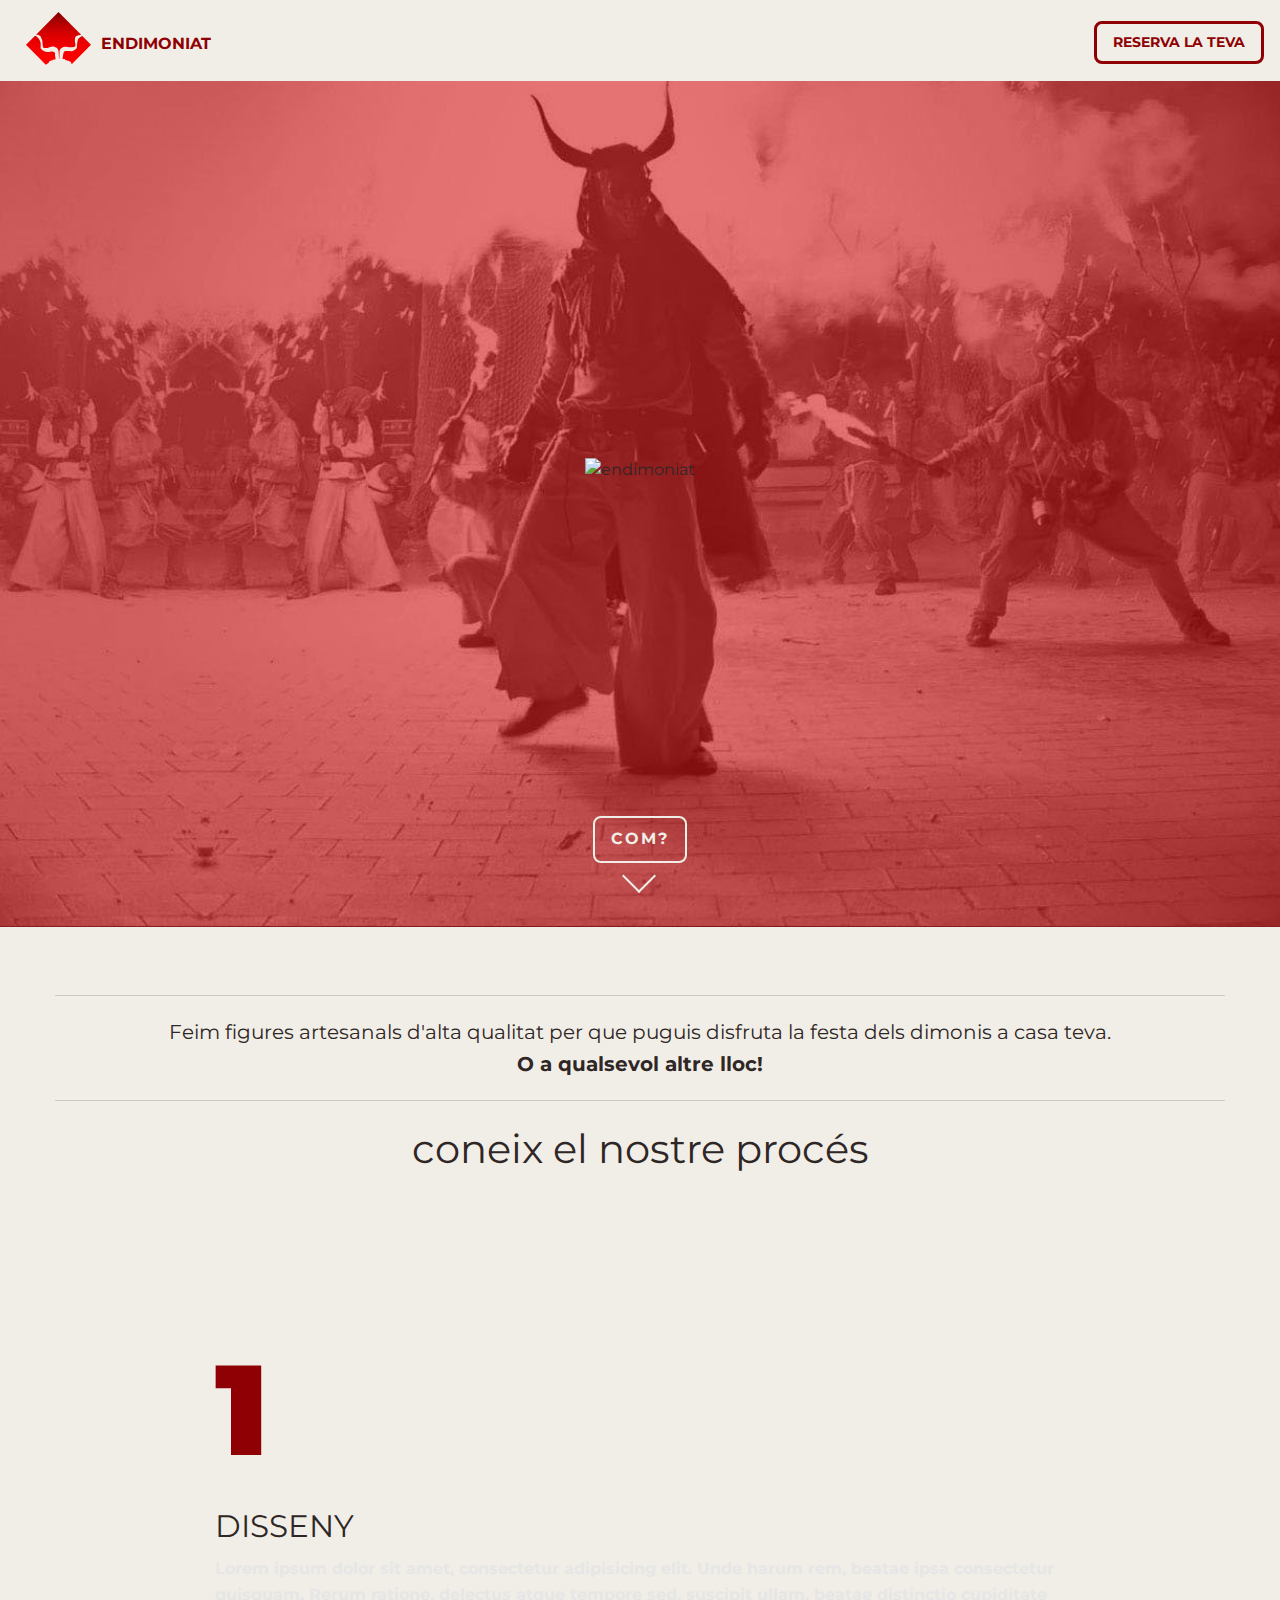
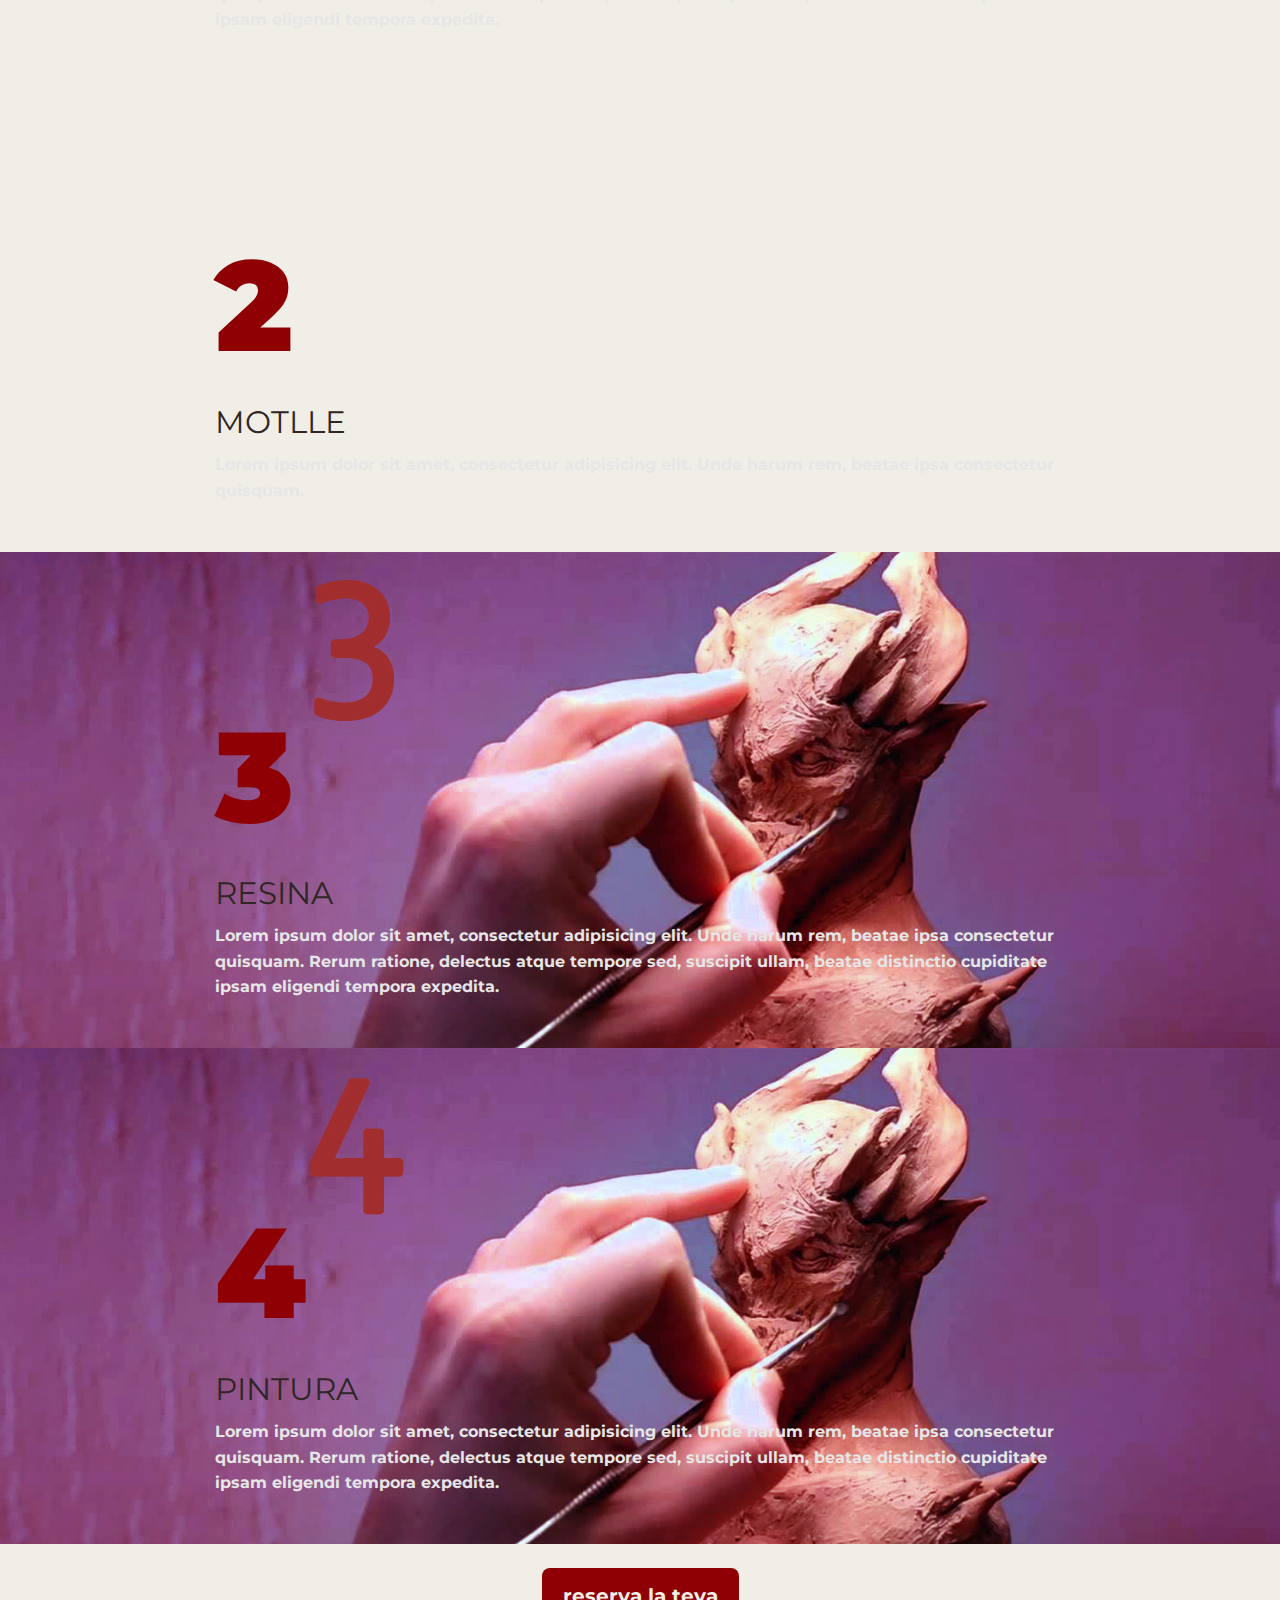
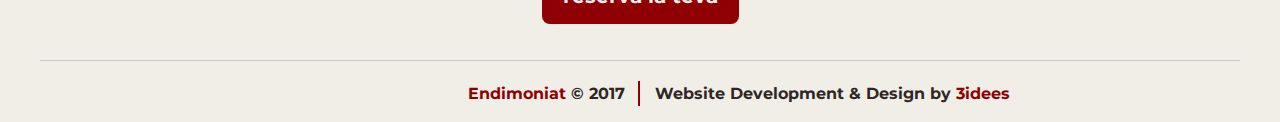
==== docs/index.html @ 1de28c5a "afegida carpeta docs" ====
<html class="no-js" lang="es">
  <head>
    <meta charset="utf-8" />
    <meta http-equiv="x-ua-compatible" content="ie=edge">
    <title>Dimonis de tot Mallorca, viu la festa a casa teva - Endimoniat</title>
    <meta name="description" content"Aconseguix la figura del teu dimoni." />
    <meta name="viewport" content="width=device-width, initial-scale=1.0">
    <link rel="stylesheet" href="assets/css/app.css">
    <link rel="shortcut icon" type="image/ico" href="assets/img/logos/favicon.ico">
    <meta name="robots" content="nofollow,noindex"
  </head>
  <body>
    <header>
       <div class="top-bar-container" data-sticky-container>
         <div class="sticky" data-sticky data-options="marginTop: 0;stickyOn: small;" style="width:100%">
          <div class="title-bar" data-responsive-toggle="main-menu" data-hide-for="medium">
            <div class="top-bar-left"><img src="assets/images/logos/logoendimoniat.svg" alt="endimoniat"><a href="http://www.endimoniat.com">Endimoniat</a></div>
            <div class="top-bar-right"> <button class="menu-icon" type="button" data-toggle="main-menu"></button></div>
        </div>
        <div class="top-bar" id="main-menu">
          <div class="title-bar">
        <div class="top-bar-left">
                <a class="show-for-medium" href="http://www.endimoniat.com"><img src="assets/images/logos/logoendimoniat.svg" alt="endimoniat"><b>Endimoniat</b></a>
        </div>
        <div class="top-bar-right">
            <ul class=" medium-horizontal vertical dropdown menu text-center" data-responsive-menu="accordion medium-dropdown">
                    <li><a href="contacte.html" class="button contacte"><div class="text">reserva la teva</div></a> </li>
                </ul>
        </div>
        </div>
        </div>
        </div>
      </div>
    </header>

    <div id="home">
        <div class="hero endimoniat row">
          <div class="small-12 medium-12 text-center imagecenter columns">
            <img class="abccdd" src="/assets/images/desktop/safestaacateva.png" alt="endimoniat">
          </div>
          <div class="small-12 medium-12 text-center columns moreinfo ">
            <a class="button medium continua" href="#com">com?  <a href="#com" class="arrow-down"> </a></a>
          </div>
        </div>
      <div id="com" class="section text-center">
          <div class="text-center row">
          <div class="columns"><hr><p class="lead">Feim figures artesanals d'alta qualitat per que puguis disfruta la festa dels dimonis a casa teva. <br><b> O a qualsevol altre lloc!<b></p><hr></div>
        </div>
        <section id="proces">
          <h2>coneix el nostre procés</h2>
                    <article class="disseny text-left">
                      <div class="row">
                        <div class="columns">
                        <span>1</span><br>
                        <h3>disseny</h3>
                        <p>Lorem ipsum dolor sit amet, consectetur adipisicing elit. Unde harum rem, beatae ipsa consectetur quisquam. Rerum ratione, delectus atque tempore sed, suscipit ullam, beatae distinctio cupiditate ipsam eligendi tempora expedita.</p>
                      </div>
                      </div>
                    </article>
                    <article class="motlle text-left">
                      <div class="row">
                        <div class="columns">
                        <span>2</span><br>
                        <h3>Motlle</h3>
                        <p>Lorem ipsum dolor sit amet, consectetur adipisicing elit. Unde harum rem, beatae ipsa consectetur quisquam.</p>
                      </div>
                      </div>
                    </article>
                    <article class="resina text-left">
                      <div class="row">
                        <div class="columns">
                        <span>3</span><br>
                        <h3>Resina</h3>
                        <p>Lorem ipsum dolor sit amet, consectetur adipisicing elit. Unde harum rem, beatae ipsa consectetur quisquam. Rerum ratione, delectus atque tempore sed, suscipit ullam, beatae distinctio cupiditate ipsam eligendi tempora expedita.</p>
                      </div>
                      </div>
                    </article>
                    <article class="pintura text-left">
                      <div class="row">
                        <div class="columns">
                        <span>4</span><br>
                        <h3>Pintura</h3>
                        <p>Lorem ipsum dolor sit amet, consectetur adipisicing elit. Unde harum rem, beatae ipsa consectetur quisquam. Rerum ratione, delectus atque tempore sed, suscipit ullam, beatae distinctio cupiditate ipsam eligendi tempora expedita.</p>
                      </div>
                     </div>
                   </article>
                </div>
          </section>
        </div>
        <br>
        <div class="row">
          <div class="text-center columns">
                <a href="contacte.html" class="button large">reserva la teva</a>
          </div>
        </div>
        <hr>
    </div>
    
<div class="footer row">
  <div class="small-12 medium-6 text-center medium-text-right columns">
    <p><a href="#">Endimoniat</a> © 2017</p>
  </div>
  <div class="small-12 medium-6 text-center medium-text-left columns">
    <p>Website Development & Design by <a href="http://www.3idees.com">3idees</a></p>
  </div>
</div>
    <script src="assets/js/app.js"></script>
  </body>
</html>
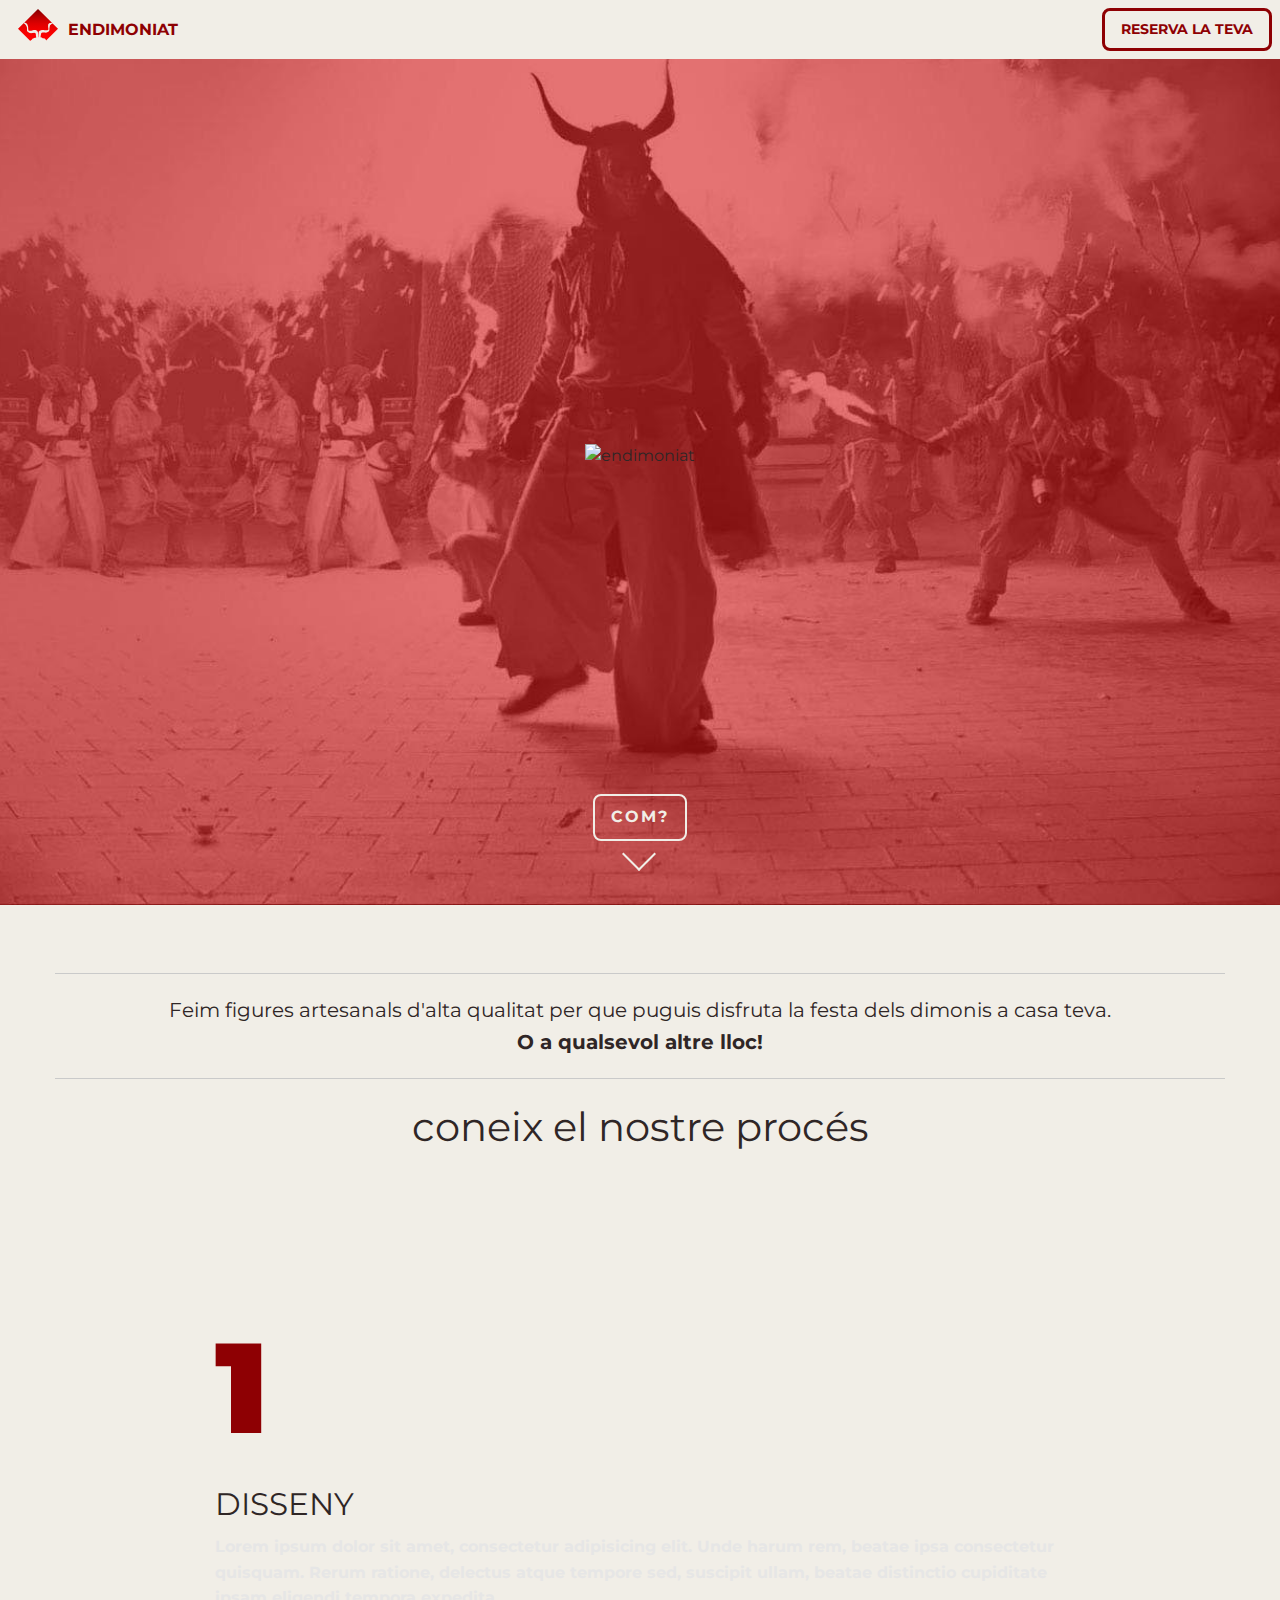
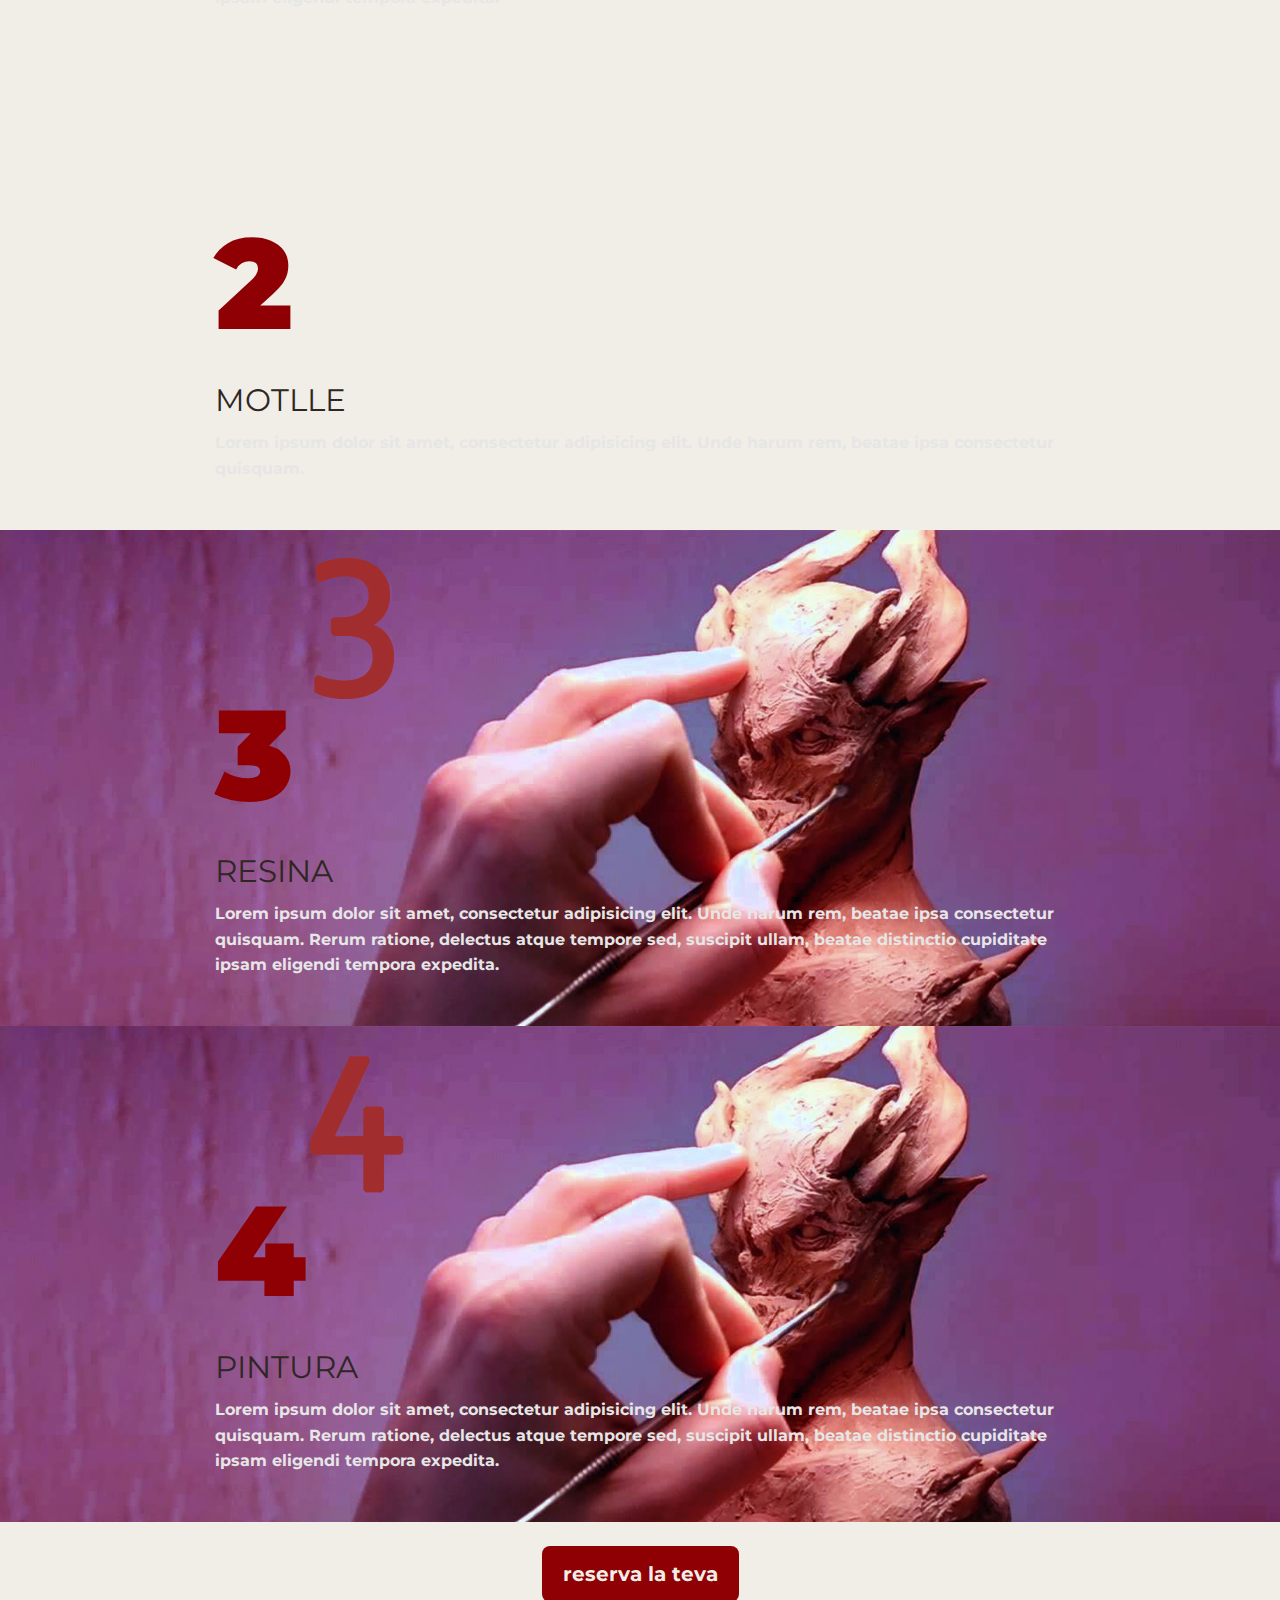
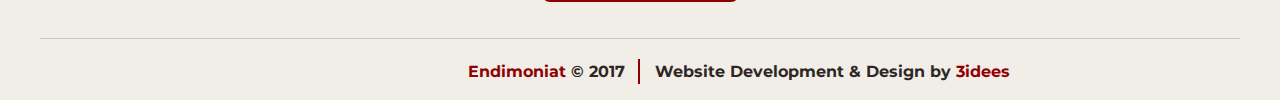
==== commit 264a06d1: "images bug" ====
--- a/docs/index.html
+++ b/docs/index.html
@@ -36,7 +36,7 @@
     <div id="home">
         <div class="hero endimoniat row">
           <div class="small-12 medium-12 text-center imagecenter columns">
-            <img class="abccdd" src="/assets/images/desktop/safestaacateva.png" alt="endimoniat">
+            <img src="../images/desktop/safestaacateva.png" alt="endimoniat">
           </div>
           <div class="small-12 medium-12 text-center columns moreinfo ">
             <a class="button medium continua" href="#com">com?  <a href="#com" class="arrow-down"> </a></a>
--- a/docs/assets/css/app.css
+++ b/docs/assets/css/app.css
@@ -1,4889 +1,2 @@
-@charset "UTF-8";
-@import url("https://fonts.googleapis.com/css?family=Montserrat");
-/**
- * Foundation for Sites by ZURB
- * Version 6.3.1
- * foundation.zurb.com
- * Licensed under MIT Open Source
- */
-/*! normalize-scss | MIT/GPLv2 License | bit.ly/normalize-scss */
-/* Document
-       ========================================================================== */
-/**
-     * 1. Change the default font family in all browsers (opinionated).
-     * 2. Correct the line height in all browsers.
-     * 3. Prevent adjustments of font size after orientation changes in
-     *    IE on Windows Phone and in iOS.
-     */
-html {
-  font-family: sans-serif;
-  /* 1 */
-  line-height: 1.15;
-  /* 2 */
-  -ms-text-size-adjust: 100%;
-  /* 3 */
-  -webkit-text-size-adjust: 100%;
-  /* 3 */ }
-
-/* Sections
-       ========================================================================== */
-/**
-     * Remove the margin in all browsers (opinionated).
-     */
-body {
-  margin: 0; }
-
-/**
-     * Add the correct display in IE 9-.
-     */
-article,
-aside,
-footer,
-header,
-nav,
-section {
-  display: block; }
-
-/**
-     * Correct the font size and margin on `h1` elements within `section` and
-     * `article` contexts in Chrome, Firefox, and Safari.
-     */
-h1 {
-  font-size: 2em;
-  margin: 0.67em 0; }
-
-/* Grouping content
-       ========================================================================== */
-/**
-     * Add the correct display in IE 9-.
-     */
-figcaption,
-figure {
-  display: block; }
-
-/**
-     * Add the correct margin in IE 8.
-     */
-figure {
-  margin: 1em 40px; }
-
-/**
-     * 1. Add the correct box sizing in Firefox.
-     * 2. Show the overflow in Edge and IE.
-     */
-hr {
-  box-sizing: content-box;
-  /* 1 */
-  height: 0;
-  /* 1 */
-  overflow: visible;
-  /* 2 */ }
-
-/**
-     * Add the correct display in IE.
-     */
-main {
-  display: block; }
-
-/**
-     * 1. Correct the inheritance and scaling of font size in all browsers.
-     * 2. Correct the odd `em` font sizing in all browsers.
-     */
-pre {
-  font-family: monospace, monospace;
-  /* 1 */
-  font-size: 1em;
-  /* 2 */ }
-
-/* Links
-       ========================================================================== */
-/**
-     * 1. Remove the gray background on active links in IE 10.
-     * 2. Remove gaps in links underline in iOS 8+ and Safari 8+.
-     */
-a {
-  background-color: transparent;
-  /* 1 */
-  -webkit-text-decoration-skip: objects;
-  /* 2 */ }
-
-/**
-     * Remove the outline on focused links when they are also active or hovered
-     * in all browsers (opinionated).
-     */
-a:active,
-a:hover {
-  outline-width: 0; }
-
-/* Text-level semantics
-       ========================================================================== */
-/**
-     * 1. Remove the bottom border in Firefox 39-.
-     * 2. Add the correct text decoration in Chrome, Edge, IE, Opera, and Safari.
-     */
-abbr[title] {
-  border-bottom: none;
-  /* 1 */
-  text-decoration: underline;
-  /* 2 */
-  text-decoration: underline dotted;
-  /* 2 */ }
-
-/**
-     * Prevent the duplicate application of `bolder` by the next rule in Safari 6.
-     */
-b,
-strong {
-  font-weight: inherit; }
-
-/**
-     * Add the correct font weight in Chrome, Edge, and Safari.
-     */
-b,
-strong {
-  font-weight: bolder; }
-
-/**
-     * 1. Correct the inheritance and scaling of font size in all browsers.
-     * 2. Correct the odd `em` font sizing in all browsers.
-     */
-code,
-kbd,
-samp {
-  font-family: monospace, monospace;
-  /* 1 */
-  font-size: 1em;
-  /* 2 */ }
-
-/**
-     * Add the correct font style in Android 4.3-.
-     */
-dfn {
-  font-style: italic; }
-
-/**
-     * Add the correct background and color in IE 9-.
-     */
-mark {
-  background-color: #ff0;
-  color: #000; }
-
-/**
-     * Add the correct font size in all browsers.
-     */
-small {
-  font-size: 80%; }
-
-/**
-     * Prevent `sub` and `sup` elements from affecting the line height in
-     * all browsers.
-     */
-sub,
-sup {
-  font-size: 75%;
-  line-height: 0;
-  position: relative;
-  vertical-align: baseline; }
-
-sub {
-  bottom: -0.25em; }
-
-sup {
-  top: -0.5em; }
-
-/* Embedded content
-       ========================================================================== */
-/**
-     * Add the correct display in IE 9-.
-     */
-audio,
-video {
-  display: inline-block; }
-
-/**
-     * Add the correct display in iOS 4-7.
-     */
-audio:not([controls]) {
-  display: none;
-  height: 0; }
-
-/**
-     * Remove the border on images inside links in IE 10-.
-     */
-img {
-  border-style: none; }
-
-/**
-     * Hide the overflow in IE.
-     */
-svg:not(:root) {
-  overflow: hidden; }
-
-/* Forms
-       ========================================================================== */
-/**
-     * 1. Change the font styles in all browsers (opinionated).
-     * 2. Remove the margin in Firefox and Safari.
-     */
-button,
-input,
-optgroup,
-select,
-textarea {
-  font-family: sans-serif;
-  /* 1 */
-  font-size: 100%;
-  /* 1 */
-  line-height: 1.15;
-  /* 1 */
-  margin: 0;
-  /* 2 */ }
-
-/**
-     * Show the overflow in IE.
-     */
-button {
-  overflow: visible; }
-
-/**
-     * Remove the inheritance of text transform in Edge, Firefox, and IE.
-     * 1. Remove the inheritance of text transform in Firefox.
-     */
-button,
-select {
-  /* 1 */
-  text-transform: none; }
-
-/**
-     * 1. Prevent a WebKit bug where (2) destroys native `audio` and `video`
-     *    controls in Android 4.
-     * 2. Correct the inability to style clickable types in iOS and Safari.
-     */
-button,
-html [type="button"],
-[type="reset"],
-[type="submit"] {
-  -webkit-appearance: button;
-  /* 2 */ }
-
-button,
-[type="button"],
-[type="reset"],
-[type="submit"] {
-  /**
-       * Remove the inner border and padding in Firefox.
-       */
-  /**
-       * Restore the focus styles unset by the previous rule.
-       */ }
-  button::-moz-focus-inner,
-  [type="button"]::-moz-focus-inner,
-  [type="reset"]::-moz-focus-inner,
-  [type="submit"]::-moz-focus-inner {
-    border-style: none;
-    padding: 0; }
-  button:-moz-focusring,
-  [type="button"]:-moz-focusring,
-  [type="reset"]:-moz-focusring,
-  [type="submit"]:-moz-focusring {
-    outline: 1px dotted ButtonText; }
-
-/**
-     * Show the overflow in Edge.
-     */
-input {
-  overflow: visible; }
-
-/**
-     * 1. Add the correct box sizing in IE 10-.
-     * 2. Remove the padding in IE 10-.
-     */
-[type="checkbox"],
-[type="radio"] {
-  box-sizing: border-box;
-  /* 1 */
-  padding: 0;
-  /* 2 */ }
-
-/**
-     * Correct the cursor style of increment and decrement buttons in Chrome.
-     */
-[type="number"]::-webkit-inner-spin-button,
-[type="number"]::-webkit-outer-spin-button {
-  height: auto; }
-
-/**
-     * 1. Correct the odd appearance in Chrome and Safari.
-     * 2. Correct the outline style in Safari.
-     */
-[type="search"] {
-  -webkit-appearance: textfield;
-  /* 1 */
-  outline-offset: -2px;
-  /* 2 */
-  /**
-       * Remove the inner padding and cancel buttons in Chrome and Safari on macOS.
-       */ }
-  [type="search"]::-webkit-search-cancel-button, [type="search"]::-webkit-search-decoration {
-    -webkit-appearance: none; }
-
-/**
-     * 1. Correct the inability to style clickable types in iOS and Safari.
-     * 2. Change font properties to `inherit` in Safari.
-     */
-::-webkit-file-upload-button {
-  -webkit-appearance: button;
-  /* 1 */
-  font: inherit;
-  /* 2 */ }
-
-/**
-     * Change the border, margin, and padding in all browsers (opinionated).
-     */
-fieldset {
-  border: 1px solid #c0c0c0;
-  margin: 0 2px;
-  padding: 0.35em 0.625em 0.75em; }
-
-/**
-     * 1. Correct the text wrapping in Edge and IE.
-     * 2. Correct the color inheritance from `fieldset` elements in IE.
-     * 3. Remove the padding so developers are not caught out when they zero out
-     *    `fieldset` elements in all browsers.
-     */
-legend {
-  box-sizing: border-box;
-  /* 1 */
-  display: table;
-  /* 1 */
-  max-width: 100%;
-  /* 1 */
-  padding: 0;
-  /* 3 */
-  color: inherit;
-  /* 2 */
-  white-space: normal;
-  /* 1 */ }
-
-/**
-     * 1. Add the correct display in IE 9-.
-     * 2. Add the correct vertical alignment in Chrome, Firefox, and Opera.
-     */
-progress {
-  display: inline-block;
-  /* 1 */
-  vertical-align: baseline;
-  /* 2 */ }
-
-/**
-     * Remove the default vertical scrollbar in IE.
-     */
-textarea {
-  overflow: auto; }
-
-/* Interactive
-       ========================================================================== */
-/*
-     * Add the correct display in Edge, IE, and Firefox.
-     */
-details {
-  display: block; }
-
-/*
-     * Add the correct display in all browsers.
-     */
-summary {
-  display: list-item; }
-
-/*
-     * Add the correct display in IE 9-.
-     */
-menu {
-  display: block; }
-
-/* Scripting
-       ========================================================================== */
-/**
-     * Add the correct display in IE 9-.
-     */
-canvas {
-  display: inline-block; }
-
-/**
-     * Add the correct display in IE.
-     */
-template {
-  display: none; }
-
-/* Hidden
-       ========================================================================== */
-/**
-     * Add the correct display in IE 10-.
-     */
-[hidden] {
-  display: none; }
-
-.foundation-mq {
-  font-family: "small=0em&medium=40em&large=64em&xlarge=75em&xxlarge=90em"; }
-
-html {
-  box-sizing: border-box;
-  font-size: 100%; }
-
-*,
-*::before,
-*::after {
-  box-sizing: inherit; }
-
-body {
-  margin: 0;
-  padding: 0;
-  background: #f1eee7;
-  font-family: "Montserrat", sans-serif;
-  font-weight: normal;
-  line-height: 1.5;
-  color: #2f2626;
-  -webkit-font-smoothing: antialiased;
-  -moz-osx-font-smoothing: grayscale; }
-
-img {
-  display: inline-block;
-  vertical-align: middle;
-  max-width: 100%;
-  height: auto;
-  -ms-interpolation-mode: bicubic; }
-
-textarea {
-  height: auto;
-  min-height: 50px;
-  border-radius: 0.5rem; }
-
-select {
-  box-sizing: border-box;
-  width: 100%;
-  border-radius: 0.5rem; }
-
-.map_canvas img,
-.map_canvas embed,
-.map_canvas object,
-.mqa-display img,
-.mqa-display embed,
-.mqa-display object {
-  max-width: none !important; }
-
-button {
-  padding: 0;
-  -webkit-appearance: none;
-     -moz-appearance: none;
-          appearance: none;
-  border: 0;
-  border-radius: 0.5rem;
-  background: transparent;
-  line-height: 1; }
-  [data-whatinput='mouse'] button {
-    outline: 0; }
-
-pre {
-  overflow: auto; }
-
-.is-visible {
-  display: block !important; }
-
-.is-hidden {
-  display: none !important; }
-
-.row {
-  max-width: 75rem;
-  margin-right: auto;
-  margin-left: auto; }
-  .row::before, .row::after {
-    display: table;
-    content: ' '; }
-  .row::after {
-    clear: both; }
-  .row.collapse > .column, .row.collapse > .columns {
-    padding-right: 0;
-    padding-left: 0; }
-  .row .row {
-    margin-right: -0.625rem;
-    margin-left: -0.625rem; }
-    @media print, screen and (min-width: 40em) {
-      .row .row {
-        margin-right: -0.9375rem;
-        margin-left: -0.9375rem; } }
-    @media print, screen and (min-width: 64em) {
-      .row .row {
-        margin-right: -0.9375rem;
-        margin-left: -0.9375rem; } }
-    .row .row.collapse {
-      margin-right: 0;
-      margin-left: 0; }
-  .row.expanded {
-    max-width: none; }
-    .row.expanded .row {
-      margin-right: auto;
-      margin-left: auto; }
-  .row:not(.expanded) .row {
-    max-width: none; }
-  .row.gutter-small > .column, .row.gutter-small > .columns {
-    padding-right: 0.625rem;
-    padding-left: 0.625rem; }
-  .row.gutter-medium > .column, .row.gutter-medium > .columns {
-    padding-right: 0.9375rem;
-    padding-left: 0.9375rem; }
-
-.column, .columns {
-  width: 100%;
-  float: left;
-  padding-right: 0.625rem;
-  padding-left: 0.625rem; }
-  @media print, screen and (min-width: 40em) {
-    .column, .columns {
-      padding-right: 0.9375rem;
-      padding-left: 0.9375rem; } }
-  .column:last-child:not(:first-child), .columns:last-child:not(:first-child) {
-    float: right; }
-  .column.end:last-child:last-child, .end.columns:last-child:last-child {
-    float: left; }
-
-.column.row.row, .row.row.columns {
-  float: none; }
-
-.row .column.row.row, .row .row.row.columns {
-  margin-right: 0;
-  margin-left: 0;
-  padding-right: 0;
-  padding-left: 0; }
-
-.small-1 {
-  width: 8.33333%; }
-
-.small-push-1 {
-  position: relative;
-  left: 8.33333%; }
-
-.small-pull-1 {
-  position: relative;
-  left: -8.33333%; }
-
-.small-offset-0 {
-  margin-left: 0%; }
-
-.small-2 {
-  width: 16.66667%; }
-
-.small-push-2 {
-  position: relative;
-  left: 16.66667%; }
-
-.small-pull-2 {
-  position: relative;
-  left: -16.66667%; }
-
-.small-offset-1 {
-  margin-left: 8.33333%; }
-
-.small-3 {
-  width: 25%; }
-
-.small-push-3 {
-  position: relative;
-  left: 25%; }
-
-.small-pull-3 {
-  position: relative;
-  left: -25%; }
-
-.small-offset-2 {
-  margin-left: 16.66667%; }
-
-.small-4 {
-  width: 33.33333%; }
-
-.small-push-4 {
-  position: relative;
-  left: 33.33333%; }
-
-.small-pull-4 {
-  position: relative;
-  left: -33.33333%; }
-
-.small-offset-3 {
-  margin-left: 25%; }
-
-.small-5 {
-  width: 41.66667%; }
-
-.small-push-5 {
-  position: relative;
-  left: 41.66667%; }
-
-.small-pull-5 {
-  position: relative;
-  left: -41.66667%; }
-
-.small-offset-4 {
-  margin-left: 33.33333%; }
-
-.small-6 {
-  width: 50%; }
-
-.small-push-6 {
-  position: relative;
-  left: 50%; }
-
-.small-pull-6 {
-  position: relative;
-  left: -50%; }
-
-.small-offset-5 {
-  margin-left: 41.66667%; }
-
-.small-7 {
-  width: 58.33333%; }
-
-.small-push-7 {
-  position: relative;
-  left: 58.33333%; }
-
-.small-pull-7 {
-  position: relative;
-  left: -58.33333%; }
-
-.small-offset-6 {
-  margin-left: 50%; }
-
-.small-8 {
-  width: 66.66667%; }
-
-.small-push-8 {
-  position: relative;
-  left: 66.66667%; }
-
-.small-pull-8 {
-  position: relative;
-  left: -66.66667%; }
-
-.small-offset-7 {
-  margin-left: 58.33333%; }
-
-.small-9 {
-  width: 75%; }
-
-.small-push-9 {
-  position: relative;
-  left: 75%; }
-
-.small-pull-9 {
-  position: relative;
-  left: -75%; }
-
-.small-offset-8 {
-  margin-left: 66.66667%; }
-
-.small-10 {
-  width: 83.33333%; }
-
-.small-push-10 {
-  position: relative;
-  left: 83.33333%; }
-
-.small-pull-10 {
-  position: relative;
-  left: -83.33333%; }
-
-.small-offset-9 {
-  margin-left: 75%; }
-
-.small-11 {
-  width: 91.66667%; }
-
-.small-push-11 {
-  position: relative;
-  left: 91.66667%; }
-
-.small-pull-11 {
-  position: relative;
-  left: -91.66667%; }
-
-.small-offset-10 {
-  margin-left: 83.33333%; }
-
-.small-12 {
-  width: 100%; }
-
-.small-offset-11 {
-  margin-left: 91.66667%; }
-
-.small-up-1 > .column, .small-up-1 > .columns {
-  float: left;
-  width: 100%; }
-  .small-up-1 > .column:nth-of-type(1n), .small-up-1 > .columns:nth-of-type(1n) {
-    clear: none; }
-  .small-up-1 > .column:nth-of-type(1n+1), .small-up-1 > .columns:nth-of-type(1n+1) {
-    clear: both; }
-  .small-up-1 > .column:last-child, .small-up-1 > .columns:last-child {
-    float: left; }
-
-.small-up-2 > .column, .small-up-2 > .columns {
-  float: left;
-  width: 50%; }
-  .small-up-2 > .column:nth-of-type(1n), .small-up-2 > .columns:nth-of-type(1n) {
-    clear: none; }
-  .small-up-2 > .column:nth-of-type(2n+1), .small-up-2 > .columns:nth-of-type(2n+1) {
-    clear: both; }
-  .small-up-2 > .column:last-child, .small-up-2 > .columns:last-child {
-    float: left; }
-
-.small-up-3 > .column, .small-up-3 > .columns {
-  float: left;
-  width: 33.33333%; }
-  .small-up-3 > .column:nth-of-type(1n), .small-up-3 > .columns:nth-of-type(1n) {
-    clear: none; }
-  .small-up-3 > .column:nth-of-type(3n+1), .small-up-3 > .columns:nth-of-type(3n+1) {
-    clear: both; }
-  .small-up-3 > .column:last-child, .small-up-3 > .columns:last-child {
-    float: left; }
-
-.small-up-4 > .column, .small-up-4 > .columns {
-  float: left;
-  width: 25%; }
-  .small-up-4 > .column:nth-of-type(1n), .small-up-4 > .columns:nth-of-type(1n) {
-    clear: none; }
-  .small-up-4 > .column:nth-of-type(4n+1), .small-up-4 > .columns:nth-of-type(4n+1) {
-    clear: both; }
-  .small-up-4 > .column:last-child, .small-up-4 > .columns:last-child {
-    float: left; }
-
-.small-up-5 > .column, .small-up-5 > .columns {
-  float: left;
-  width: 20%; }
-  .small-up-5 > .column:nth-of-type(1n), .small-up-5 > .columns:nth-of-type(1n) {
-    clear: none; }
-  .small-up-5 > .column:nth-of-type(5n+1), .small-up-5 > .columns:nth-of-type(5n+1) {
-    clear: both; }
-  .small-up-5 > .column:last-child, .small-up-5 > .columns:last-child {
-    float: left; }
-
-.small-up-6 > .column, .small-up-6 > .columns {
-  float: left;
-  width: 16.66667%; }
-  .small-up-6 > .column:nth-of-type(1n), .small-up-6 > .columns:nth-of-type(1n) {
-    clear: none; }
-  .small-up-6 > .column:nth-of-type(6n+1), .small-up-6 > .columns:nth-of-type(6n+1) {
-    clear: both; }
-  .small-up-6 > .column:last-child, .small-up-6 > .columns:last-child {
-    float: left; }
-
-.small-up-7 > .column, .small-up-7 > .columns {
-  float: left;
-  width: 14.28571%; }
-  .small-up-7 > .column:nth-of-type(1n), .small-up-7 > .columns:nth-of-type(1n) {
-    clear: none; }
-  .small-up-7 > .column:nth-of-type(7n+1), .small-up-7 > .columns:nth-of-type(7n+1) {
-    clear: both; }
-  .small-up-7 > .column:last-child, .small-up-7 > .columns:last-child {
-    float: left; }
-
-.small-up-8 > .column, .small-up-8 > .columns {
-  float: left;
-  width: 12.5%; }
-  .small-up-8 > .column:nth-of-type(1n), .small-up-8 > .columns:nth-of-type(1n) {
-    clear: none; }
-  .small-up-8 > .column:nth-of-type(8n+1), .small-up-8 > .columns:nth-of-type(8n+1) {
-    clear: both; }
-  .small-up-8 > .column:last-child, .small-up-8 > .columns:last-child {
-    float: left; }
-
-.small-collapse > .column, .small-collapse > .columns {
-  padding-right: 0;
-  padding-left: 0; }
-
-.small-collapse .row {
-  margin-right: 0;
-  margin-left: 0; }
-
-.expanded.row .small-collapse.row {
-  margin-right: 0;
-  margin-left: 0; }
-
-.small-uncollapse > .column, .small-uncollapse > .columns {
-  padding-right: 0.625rem;
-  padding-left: 0.625rem; }
-
-.small-centered {
-  margin-right: auto;
-  margin-left: auto; }
-  .small-centered, .small-centered:last-child:not(:first-child) {
-    float: none;
-    clear: both; }
-
-.small-uncentered,
-.small-push-0,
-.small-pull-0 {
-  position: static;
-  float: left;
-  margin-right: 0;
-  margin-left: 0; }
-
-@media print, screen and (min-width: 40em) {
-  .medium-1 {
-    width: 8.33333%; }
-  .medium-push-1 {
-    position: relative;
-    left: 8.33333%; }
-  .medium-pull-1 {
-    position: relative;
-    left: -8.33333%; }
-  .medium-offset-0 {
-    margin-left: 0%; }
-  .medium-2 {
-    width: 16.66667%; }
-  .medium-push-2 {
-    position: relative;
-    left: 16.66667%; }
-  .medium-pull-2 {
-    position: relative;
-    left: -16.66667%; }
-  .medium-offset-1 {
-    margin-left: 8.33333%; }
-  .medium-3 {
-    width: 25%; }
-  .medium-push-3 {
-    position: relative;
-    left: 25%; }
-  .medium-pull-3 {
-    position: relative;
-    left: -25%; }
-  .medium-offset-2 {
-    margin-left: 16.66667%; }
-  .medium-4 {
-    width: 33.33333%; }
-  .medium-push-4 {
-    position: relative;
-    left: 33.33333%; }
-  .medium-pull-4 {
-    position: relative;
-    left: -33.33333%; }
-  .medium-offset-3 {
-    margin-left: 25%; }
-  .medium-5 {
-    width: 41.66667%; }
-  .medium-push-5 {
-    position: relative;
-    left: 41.66667%; }
-  .medium-pull-5 {
-    position: relative;
-    left: -41.66667%; }
-  .medium-offset-4 {
-    margin-left: 33.33333%; }
-  .medium-6 {
-    width: 50%; }
-  .medium-push-6 {
-    position: relative;
-    left: 50%; }
-  .medium-pull-6 {
-    position: relative;
-    left: -50%; }
-  .medium-offset-5 {
-    margin-left: 41.66667%; }
-  .medium-7 {
-    width: 58.33333%; }
-  .medium-push-7 {
-    position: relative;
-    left: 58.33333%; }
-  .medium-pull-7 {
-    position: relative;
-    left: -58.33333%; }
-  .medium-offset-6 {
-    margin-left: 50%; }
-  .medium-8 {
-    width: 66.66667%; }
-  .medium-push-8 {
-    position: relative;
-    left: 66.66667%; }
-  .medium-pull-8 {
-    position: relative;
-    left: -66.66667%; }
-  .medium-offset-7 {
-    margin-left: 58.33333%; }
-  .medium-9 {
-    width: 75%; }
-  .medium-push-9 {
-    position: relative;
-    left: 75%; }
-  .medium-pull-9 {
-    position: relative;
-    left: -75%; }
-  .medium-offset-8 {
-    margin-left: 66.66667%; }
-  .medium-10 {
-    width: 83.33333%; }
-  .medium-push-10 {
-    position: relative;
-    left: 83.33333%; }
-  .medium-pull-10 {
-    position: relative;
-    left: -83.33333%; }
-  .medium-offset-9 {
-    margin-left: 75%; }
-  .medium-11 {
-    width: 91.66667%; }
-  .medium-push-11 {
-    position: relative;
-    left: 91.66667%; }
-  .medium-pull-11 {
-    position: relative;
-    left: -91.66667%; }
-  .medium-offset-10 {
-    margin-left: 83.33333%; }
-  .medium-12 {
-    width: 100%; }
-  .medium-offset-11 {
-    margin-left: 91.66667%; }
-  .medium-up-1 > .column, .medium-up-1 > .columns {
-    float: left;
-    width: 100%; }
-    .medium-up-1 > .column:nth-of-type(1n), .medium-up-1 > .columns:nth-of-type(1n) {
-      clear: none; }
-    .medium-up-1 > .column:nth-of-type(1n+1), .medium-up-1 > .columns:nth-of-type(1n+1) {
-      clear: both; }
-    .medium-up-1 > .column:last-child, .medium-up-1 > .columns:last-child {
-      float: left; }
-  .medium-up-2 > .column, .medium-up-2 > .columns {
-    float: left;
-    width: 50%; }
-    .medium-up-2 > .column:nth-of-type(1n), .medium-up-2 > .columns:nth-of-type(1n) {
-      clear: none; }
-    .medium-up-2 > .column:nth-of-type(2n+1), .medium-up-2 > .columns:nth-of-type(2n+1) {
-      clear: both; }
-    .medium-up-2 > .column:last-child, .medium-up-2 > .columns:last-child {
-      float: left; }
-  .medium-up-3 > .column, .medium-up-3 > .columns {
-    float: left;
-    width: 33.33333%; }
-    .medium-up-3 > .column:nth-of-type(1n), .medium-up-3 > .columns:nth-of-type(1n) {
-      clear: none; }
-    .medium-up-3 > .column:nth-of-type(3n+1), .medium-up-3 > .columns:nth-of-type(3n+1) {
-      clear: both; }
-    .medium-up-3 > .column:last-child, .medium-up-3 > .columns:last-child {
-      float: left; }
-  .medium-up-4 > .column, .medium-up-4 > .columns {
-    float: left;
-    width: 25%; }
-    .medium-up-4 > .column:nth-of-type(1n), .medium-up-4 > .columns:nth-of-type(1n) {
-      clear: none; }
-    .medium-up-4 > .column:nth-of-type(4n+1), .medium-up-4 > .columns:nth-of-type(4n+1) {
-      clear: both; }
-    .medium-up-4 > .column:last-child, .medium-up-4 > .columns:last-child {
-      float: left; }
-  .medium-up-5 > .column, .medium-up-5 > .columns {
-    float: left;
-    width: 20%; }
-    .medium-up-5 > .column:nth-of-type(1n), .medium-up-5 > .columns:nth-of-type(1n) {
-      clear: none; }
-    .medium-up-5 > .column:nth-of-type(5n+1), .medium-up-5 > .columns:nth-of-type(5n+1) {
-      clear: both; }
-    .medium-up-5 > .column:last-child, .medium-up-5 > .columns:last-child {
-      float: left; }
-  .medium-up-6 > .column, .medium-up-6 > .columns {
-    float: left;
-    width: 16.66667%; }
-    .medium-up-6 > .column:nth-of-type(1n), .medium-up-6 > .columns:nth-of-type(1n) {
-      clear: none; }
-    .medium-up-6 > .column:nth-of-type(6n+1), .medium-up-6 > .columns:nth-of-type(6n+1) {
-      clear: both; }
-    .medium-up-6 > .column:last-child, .medium-up-6 > .columns:last-child {
-      float: left; }
-  .medium-up-7 > .column, .medium-up-7 > .columns {
-    float: left;
-    width: 14.28571%; }
-    .medium-up-7 > .column:nth-of-type(1n), .medium-up-7 > .columns:nth-of-type(1n) {
-      clear: none; }
-    .medium-up-7 > .column:nth-of-type(7n+1), .medium-up-7 > .columns:nth-of-type(7n+1) {
-      clear: both; }
-    .medium-up-7 > .column:last-child, .medium-up-7 > .columns:last-child {
-      float: left; }
-  .medium-up-8 > .column, .medium-up-8 > .columns {
-    float: left;
-    width: 12.5%; }
-    .medium-up-8 > .column:nth-of-type(1n), .medium-up-8 > .columns:nth-of-type(1n) {
-      clear: none; }
-    .medium-up-8 > .column:nth-of-type(8n+1), .medium-up-8 > .columns:nth-of-type(8n+1) {
-      clear: both; }
-    .medium-up-8 > .column:last-child, .medium-up-8 > .columns:last-child {
-      float: left; }
-  .medium-collapse > .column, .medium-collapse > .columns {
-    padding-right: 0;
-    padding-left: 0; }
-  .medium-collapse .row {
-    margin-right: 0;
-    margin-left: 0; }
-  .expanded.row .medium-collapse.row {
-    margin-right: 0;
-    margin-left: 0; }
-  .medium-uncollapse > .column, .medium-uncollapse > .columns {
-    padding-right: 0.9375rem;
-    padding-left: 0.9375rem; }
-  .medium-centered {
-    margin-right: auto;
-    margin-left: auto; }
-    .medium-centered, .medium-centered:last-child:not(:first-child) {
-      float: none;
-      clear: both; }
-  .medium-uncentered,
-  .medium-push-0,
-  .medium-pull-0 {
-    position: static;
-    float: left;
-    margin-right: 0;
-    margin-left: 0; } }
-
-@media print, screen and (min-width: 64em) {
-  .large-1 {
-    width: 8.33333%; }
-  .large-push-1 {
-    position: relative;
-    left: 8.33333%; }
-  .large-pull-1 {
-    position: relative;
-    left: -8.33333%; }
-  .large-offset-0 {
-    margin-left: 0%; }
-  .large-2 {
-    width: 16.66667%; }
-  .large-push-2 {
-    position: relative;
-    left: 16.66667%; }
-  .large-pull-2 {
-    position: relative;
-    left: -16.66667%; }
-  .large-offset-1 {
-    margin-left: 8.33333%; }
-  .large-3 {
-    width: 25%; }
-  .large-push-3 {
-    position: relative;
-    left: 25%; }
-  .large-pull-3 {
-    position: relative;
-    left: -25%; }
-  .large-offset-2 {
-    margin-left: 16.66667%; }
-  .large-4 {
-    width: 33.33333%; }
-  .large-push-4 {
-    position: relative;
-    left: 33.33333%; }
-  .large-pull-4 {
-    position: relative;
-    left: -33.33333%; }
-  .large-offset-3 {
-    margin-left: 25%; }
-  .large-5 {
-    width: 41.66667%; }
-  .large-push-5 {
-    position: relative;
-    left: 41.66667%; }
-  .large-pull-5 {
-    position: relative;
-    left: -41.66667%; }
-  .large-offset-4 {
-    margin-left: 33.33333%; }
-  .large-6 {
-    width: 50%; }
-  .large-push-6 {
-    position: relative;
-    left: 50%; }
-  .large-pull-6 {
-    position: relative;
-    left: -50%; }
-  .large-offset-5 {
-    margin-left: 41.66667%; }
-  .large-7 {
-    width: 58.33333%; }
-  .large-push-7 {
-    position: relative;
-    left: 58.33333%; }
-  .large-pull-7 {
-    position: relative;
-    left: -58.33333%; }
-  .large-offset-6 {
-    margin-left: 50%; }
-  .large-8 {
-    width: 66.66667%; }
-  .large-push-8 {
-    position: relative;
-    left: 66.66667%; }
-  .large-pull-8 {
-    position: relative;
-    left: -66.66667%; }
-  .large-offset-7 {
-    margin-left: 58.33333%; }
-  .large-9 {
-    width: 75%; }
-  .large-push-9 {
-    position: relative;
-    left: 75%; }
-  .large-pull-9 {
-    position: relative;
-    left: -75%; }
-  .large-offset-8 {
-    margin-left: 66.66667%; }
-  .large-10 {
-    width: 83.33333%; }
-  .large-push-10 {
-    position: relative;
-    left: 83.33333%; }
-  .large-pull-10 {
-    position: relative;
-    left: -83.33333%; }
-  .large-offset-9 {
-    margin-left: 75%; }
-  .large-11 {
-    width: 91.66667%; }
-  .large-push-11 {
-    position: relative;
-    left: 91.66667%; }
-  .large-pull-11 {
-    position: relative;
-    left: -91.66667%; }
-  .large-offset-10 {
-    margin-left: 83.33333%; }
-  .large-12 {
-    width: 100%; }
-  .large-offset-11 {
-    margin-left: 91.66667%; }
-  .large-up-1 > .column, .large-up-1 > .columns {
-    float: left;
-    width: 100%; }
-    .large-up-1 > .column:nth-of-type(1n), .large-up-1 > .columns:nth-of-type(1n) {
-      clear: none; }
-    .large-up-1 > .column:nth-of-type(1n+1), .large-up-1 > .columns:nth-of-type(1n+1) {
-      clear: both; }
-    .large-up-1 > .column:last-child, .large-up-1 > .columns:last-child {
-      float: left; }
-  .large-up-2 > .column, .large-up-2 > .columns {
-    float: left;
-    width: 50%; }
-    .large-up-2 > .column:nth-of-type(1n), .large-up-2 > .columns:nth-of-type(1n) {
-      clear: none; }
-    .large-up-2 > .column:nth-of-type(2n+1), .large-up-2 > .columns:nth-of-type(2n+1) {
-      clear: both; }
-    .large-up-2 > .column:last-child, .large-up-2 > .columns:last-child {
-      float: left; }
-  .large-up-3 > .column, .large-up-3 > .columns {
-    float: left;
-    width: 33.33333%; }
-    .large-up-3 > .column:nth-of-type(1n), .large-up-3 > .columns:nth-of-type(1n) {
-      clear: none; }
-    .large-up-3 > .column:nth-of-type(3n+1), .large-up-3 > .columns:nth-of-type(3n+1) {
-      clear: both; }
-    .large-up-3 > .column:last-child, .large-up-3 > .columns:last-child {
-      float: left; }
-  .large-up-4 > .column, .large-up-4 > .columns {
-    float: left;
-    width: 25%; }
-    .large-up-4 > .column:nth-of-type(1n), .large-up-4 > .columns:nth-of-type(1n) {
-      clear: none; }
-    .large-up-4 > .column:nth-of-type(4n+1), .large-up-4 > .columns:nth-of-type(4n+1) {
-      clear: both; }
-    .large-up-4 > .column:last-child, .large-up-4 > .columns:last-child {
-      float: left; }
-  .large-up-5 > .column, .large-up-5 > .columns {
-    float: left;
-    width: 20%; }
-    .large-up-5 > .column:nth-of-type(1n), .large-up-5 > .columns:nth-of-type(1n) {
-      clear: none; }
-    .large-up-5 > .column:nth-of-type(5n+1), .large-up-5 > .columns:nth-of-type(5n+1) {
-      clear: both; }
-    .large-up-5 > .column:last-child, .large-up-5 > .columns:last-child {
-      float: left; }
-  .large-up-6 > .column, .large-up-6 > .columns {
-    float: left;
-    width: 16.66667%; }
-    .large-up-6 > .column:nth-of-type(1n), .large-up-6 > .columns:nth-of-type(1n) {
-      clear: none; }
-    .large-up-6 > .column:nth-of-type(6n+1), .large-up-6 > .columns:nth-of-type(6n+1) {
-      clear: both; }
-    .large-up-6 > .column:last-child, .large-up-6 > .columns:last-child {
-      float: left; }
-  .large-up-7 > .column, .large-up-7 > .columns {
-    float: left;
-    width: 14.28571%; }
-    .large-up-7 > .column:nth-of-type(1n), .large-up-7 > .columns:nth-of-type(1n) {
-      clear: none; }
-    .large-up-7 > .column:nth-of-type(7n+1), .large-up-7 > .columns:nth-of-type(7n+1) {
-      clear: both; }
-    .large-up-7 > .column:last-child, .large-up-7 > .columns:last-child {
-      float: left; }
-  .large-up-8 > .column, .large-up-8 > .columns {
-    float: left;
-    width: 12.5%; }
-    .large-up-8 > .column:nth-of-type(1n), .large-up-8 > .columns:nth-of-type(1n) {
-      clear: none; }
-    .large-up-8 > .column:nth-of-type(8n+1), .large-up-8 > .columns:nth-of-type(8n+1) {
-      clear: both; }
-    .large-up-8 > .column:last-child, .large-up-8 > .columns:last-child {
-      float: left; }
-  .large-collapse > .column, .large-collapse > .columns {
-    padding-right: 0;
-    padding-left: 0; }
-  .large-collapse .row {
-    margin-right: 0;
-    margin-left: 0; }
-  .expanded.row .large-collapse.row {
-    margin-right: 0;
-    margin-left: 0; }
-  .large-uncollapse > .column, .large-uncollapse > .columns {
-    padding-right: 0.9375rem;
-    padding-left: 0.9375rem; }
-  .large-centered {
-    margin-right: auto;
-    margin-left: auto; }
-    .large-centered, .large-centered:last-child:not(:first-child) {
-      float: none;
-      clear: both; }
-  .large-uncentered,
-  .large-push-0,
-  .large-pull-0 {
-    position: static;
-    float: left;
-    margin-right: 0;
-    margin-left: 0; } }
-
-.column-block {
-  margin-bottom: 1.25rem; }
-  .column-block > :last-child {
-    margin-bottom: 0; }
-  @media print, screen and (min-width: 40em) {
-    .column-block {
-      margin-bottom: 1.875rem; }
-      .column-block > :last-child {
-        margin-bottom: 0; } }
-
-div,
-dl,
-dt,
-dd,
-ul,
-ol,
-li,
-h1,
-h2,
-h3,
-h4,
-h5,
-h6,
-pre,
-form,
-p,
-blockquote,
-th,
-td {
-  margin: 0;
-  padding: 0; }
-
-p {
-  margin-bottom: 1rem;
-  font-size: inherit;
-  line-height: 1.6;
-  text-rendering: optimizeLegibility; }
-
-em,
-i {
-  font-style: italic;
-  line-height: inherit; }
-
-strong,
-b {
-  font-weight: bold;
-  line-height: inherit; }
-
-small {
-  font-size: 80%;
-  line-height: inherit; }
-
-h1,
-h2,
-h3,
-h4,
-h5,
-h6 {
-  font-family: "Montserrat", sans-serif;
-  font-style: normal;
-  font-weight: normal;
-  color: inherit;
-  text-rendering: optimizeLegibility; }
-  h1 small,
-  h2 small,
-  h3 small,
-  h4 small,
-  h5 small,
-  h6 small {
-    line-height: 0;
-    color: #cacaca; }
-
-h1 {
-  font-size: 1.5rem;
-  line-height: 1.4;
-  margin-top: 0;
-  margin-bottom: 0.5rem; }
-
-h2 {
-  font-size: 1.25rem;
-  line-height: 1.4;
-  margin-top: 0;
-  margin-bottom: 0.5rem; }
-
-h3 {
-  font-size: 1.1875rem;
-  line-height: 1.4;
-  margin-top: 0;
-  margin-bottom: 0.5rem; }
-
-h4 {
-  font-size: 1.125rem;
-  line-height: 1.4;
-  margin-top: 0;
-  margin-bottom: 0.5rem; }
-
-h5 {
-  font-size: 1.0625rem;
-  line-height: 1.4;
-  margin-top: 0;
-  margin-bottom: 0.5rem; }
-
-h6 {
-  font-size: 1rem;
-  line-height: 1.4;
-  margin-top: 0;
-  margin-bottom: 0.5rem; }
-
-@media print, screen and (min-width: 40em) {
-  h1 {
-    font-size: 3rem; }
-  h2 {
-    font-size: 2.5rem; }
-  h3 {
-    font-size: 1.9375rem; }
-  h4 {
-    font-size: 1.5625rem; }
-  h5 {
-    font-size: 1.25rem; }
-  h6 {
-    font-size: 1rem; } }
-
-a {
-  line-height: inherit;
-  color: #8e0003;
-  text-decoration: none;
-  cursor: pointer; }
-  a:hover, a:focus {
-    color: #7a0003; }
-  a img {
-    border: 0; }
-
-hr {
-  clear: both;
-  max-width: 75rem;
-  height: 0;
-  margin: 1.25rem auto;
-  border-top: 0;
-  border-right: 0;
-  border-bottom: 1px solid #cacaca;
-  border-left: 0; }
-
-ul,
-ol,
-dl {
-  margin-bottom: 1rem;
-  list-style-position: outside;
-  line-height: 1.6; }
-
-li {
-  font-size: inherit; }
-
-ul {
-  margin-left: 1.25rem;
-  list-style-type: disc; }
-
-ol {
-  margin-left: 1.25rem; }
-
-ul ul, ol ul, ul ol, ol ol {
-  margin-left: 1.25rem;
-  margin-bottom: 0; }
-
-dl {
-  margin-bottom: 1rem; }
-  dl dt {
-    margin-bottom: 0.3rem;
-    font-weight: bold; }
-
-blockquote {
-  margin: 0 0 1rem;
-  padding: 0.5625rem 1.25rem 0 1.1875rem;
-  border-left: 1px solid #cacaca; }
-  blockquote, blockquote p {
-    line-height: 1.6;
-    color: #8a8a8a; }
-
-cite {
-  display: block;
-  font-size: 0.8125rem;
-  color: #8a8a8a; }
-  cite:before {
-    content: "— "; }
-
-abbr {
-  border-bottom: 1px dotted #2f2626;
-  color: #2f2626;
-  cursor: help; }
-
-figure {
-  margin: 0; }
-
-code {
-  padding: 0.125rem 0.3125rem 0.0625rem;
-  border: 1px solid #cacaca;
-  background-color: #e6e6e6;
-  font-family: Consolas, "Liberation Mono", Courier, monospace;
-  font-weight: normal;
-  color: #2f2626; }
-
-kbd {
-  margin: 0;
-  padding: 0.125rem 0.25rem 0;
-  background-color: #e6e6e6;
-  font-family: Consolas, "Liberation Mono", Courier, monospace;
-  color: #2f2626;
-  border-radius: 0.5rem; }
-
-.subheader {
-  margin-top: 0.2rem;
-  margin-bottom: 0.5rem;
-  font-weight: normal;
-  line-height: 1.4;
-  color: #8a8a8a; }
-
-.lead {
-  font-size: 125%;
-  line-height: 1.6; }
-
-.stat {
-  font-size: 2.5rem;
-  line-height: 1; }
-  p + .stat {
-    margin-top: -1rem; }
-
-.no-bullet {
-  margin-left: 0;
-  list-style: none; }
-
-.text-left {
-  text-align: left; }
-
-.text-right {
-  text-align: right; }
-
-.text-center {
-  text-align: center; }
-
-.text-justify {
-  text-align: justify; }
-
-@media print, screen and (min-width: 40em) {
-  .medium-text-left {
-    text-align: left; }
-  .medium-text-right {
-    text-align: right; }
-  .medium-text-center {
-    text-align: center; }
-  .medium-text-justify {
-    text-align: justify; } }
-
-@media print, screen and (min-width: 64em) {
-  .large-text-left {
-    text-align: left; }
-  .large-text-right {
-    text-align: right; }
-  .large-text-center {
-    text-align: center; }
-  .large-text-justify {
-    text-align: justify; } }
-
-.show-for-print {
-  display: none !important; }
-
-@media print {
-  * {
-    background: transparent !important;
-    box-shadow: none !important;
-    color: black !important;
-    text-shadow: none !important; }
-  .show-for-print {
-    display: block !important; }
-  .hide-for-print {
-    display: none !important; }
-  table.show-for-print {
-    display: table !important; }
-  thead.show-for-print {
-    display: table-header-group !important; }
-  tbody.show-for-print {
-    display: table-row-group !important; }
-  tr.show-for-print {
-    display: table-row !important; }
-  td.show-for-print {
-    display: table-cell !important; }
-  th.show-for-print {
-    display: table-cell !important; }
-  a,
-  a:visited {
-    text-decoration: underline; }
-  a[href]:after {
-    content: " (" attr(href) ")"; }
-  .ir a:after,
-  a[href^='javascript:']:after,
-  a[href^='#']:after {
-    content: ''; }
-  abbr[title]:after {
-    content: " (" attr(title) ")"; }
-  pre,
-  blockquote {
-    border: 1px solid #8a8a8a;
-    page-break-inside: avoid; }
-  thead {
-    display: table-header-group; }
-  tr,
-  img {
-    page-break-inside: avoid; }
-  img {
-    max-width: 100% !important; }
-  @page {
-    margin: 0.5cm; }
-  p,
-  h2,
-  h3 {
-    orphans: 3;
-    widows: 3; }
-  h2,
-  h3 {
-    page-break-after: avoid; }
-  .print-break-inside {
-    page-break-inside: auto; } }
-
-.button {
-  display: inline-block;
-  vertical-align: middle;
-  margin: 0 0 1rem 0;
-  padding: 0.85em 1em;
-  -webkit-appearance: none;
-  border: 1px solid transparent;
-  border-radius: 0.5rem;
-  transition: background-color 0.25s ease-out, color 0.25s ease-out;
-  font-size: 0.9rem;
-  line-height: 1;
-  text-align: center;
-  cursor: pointer;
-  background-color: #8e0003;
-  color: #f1eee7; }
-  [data-whatinput='mouse'] .button {
-    outline: 0; }
-  .button:hover, .button:focus {
-    background-color: #790003;
-    color: #f1eee7; }
-  .button.tiny {
-    font-size: 0.6rem; }
-  .button.small {
-    font-size: 0.75rem; }
-  .button.large {
-    font-size: 1.25rem; }
-  .button.expanded {
-    display: block;
-    width: 100%;
-    margin-right: 0;
-    margin-left: 0; }
-  .button.primary {
-    background-color: #8e0003;
-    color: #f1eee7; }
-    .button.primary:hover, .button.primary:focus {
-      background-color: #720002;
-      color: #f1eee7; }
-  .button.secondary {
-    background-color: #767676;
-    color: #f1eee7; }
-    .button.secondary:hover, .button.secondary:focus {
-      background-color: #5e5e5e;
-      color: #f1eee7; }
-  .button.success {
-    background-color: #3adb76;
-    color: #2f2626; }
-    .button.success:hover, .button.success:focus {
-      background-color: #22bb5b;
-      color: #2f2626; }
-  .button.warning {
-    background-color: #ffae00;
-    color: #2f2626; }
-    .button.warning:hover, .button.warning:focus {
-      background-color: #cc8b00;
-      color: #2f2626; }
-  .button.alert {
-    background-color: #cc4b37;
-    color: #f1eee7; }
-    .button.alert:hover, .button.alert:focus {
-      background-color: #a53b2a;
-      color: #f1eee7; }
-  .button.hollow {
-    border: 1px solid #8e0003;
-    color: #8e0003; }
-    .button.hollow, .button.hollow:hover, .button.hollow:focus {
-      background-color: transparent; }
-    .button.hollow:hover, .button.hollow:focus {
-      border-color: #470002;
-      color: #470002; }
-    .button.hollow.primary {
-      border: 1px solid #8e0003;
-      color: #8e0003; }
-      .button.hollow.primary:hover, .button.hollow.primary:focus {
-        border-color: #470002;
-        color: #470002; }
-    .button.hollow.secondary {
-      border: 1px solid #767676;
-      color: #767676; }
-      .button.hollow.secondary:hover, .button.hollow.secondary:focus {
-        border-color: #3b3b3b;
-        color: #3b3b3b; }
-    .button.hollow.success {
-      border: 1px solid #3adb76;
-      color: #3adb76; }
-      .button.hollow.success:hover, .button.hollow.success:focus {
-        border-color: #157539;
-        color: #157539; }
-    .button.hollow.warning {
-      border: 1px solid #ffae00;
-      color: #ffae00; }
-      .button.hollow.warning:hover, .button.hollow.warning:focus {
-        border-color: #805700;
-        color: #805700; }
-    .button.hollow.alert {
-      border: 1px solid #cc4b37;
-      color: #cc4b37; }
-      .button.hollow.alert:hover, .button.hollow.alert:focus {
-        border-color: #67251a;
-        color: #67251a; }
-  .button.disabled, .button[disabled] {
-    opacity: 0.25;
-    cursor: not-allowed; }
-    .button.disabled, .button.disabled:hover, .button.disabled:focus, .button[disabled], .button[disabled]:hover, .button[disabled]:focus {
-      background-color: #8e0003;
-      color: #f1eee7; }
-    .button.disabled.primary, .button[disabled].primary {
-      opacity: 0.25;
-      cursor: not-allowed; }
-      .button.disabled.primary, .button.disabled.primary:hover, .button.disabled.primary:focus, .button[disabled].primary, .button[disabled].primary:hover, .button[disabled].primary:focus {
-        background-color: #8e0003;
-        color: #f1eee7; }
-    .button.disabled.secondary, .button[disabled].secondary {
-      opacity: 0.25;
-      cursor: not-allowed; }
-      .button.disabled.secondary, .button.disabled.secondary:hover, .button.disabled.secondary:focus, .button[disabled].secondary, .button[disabled].secondary:hover, .button[disabled].secondary:focus {
-        background-color: #767676;
-        color: #f1eee7; }
-    .button.disabled.success, .button[disabled].success {
-      opacity: 0.25;
-      cursor: not-allowed; }
-      .button.disabled.success, .button.disabled.success:hover, .button.disabled.success:focus, .button[disabled].success, .button[disabled].success:hover, .button[disabled].success:focus {
-        background-color: #3adb76;
-        color: #2f2626; }
-    .button.disabled.warning, .button[disabled].warning {
-      opacity: 0.25;
-      cursor: not-allowed; }
-      .button.disabled.warning, .button.disabled.warning:hover, .button.disabled.warning:focus, .button[disabled].warning, .button[disabled].warning:hover, .button[disabled].warning:focus {
-        background-color: #ffae00;
-        color: #2f2626; }
-    .button.disabled.alert, .button[disabled].alert {
-      opacity: 0.25;
-      cursor: not-allowed; }
-      .button.disabled.alert, .button.disabled.alert:hover, .button.disabled.alert:focus, .button[disabled].alert, .button[disabled].alert:hover, .button[disabled].alert:focus {
-        background-color: #cc4b37;
-        color: #f1eee7; }
-  .button.dropdown::after {
-    display: block;
-    width: 0;
-    height: 0;
-    border: inset 0.4em;
-    content: '';
-    border-bottom-width: 0;
-    border-top-style: solid;
-    border-color: #f1eee7 transparent transparent;
-    position: relative;
-    top: 0.4em;
-    display: inline-block;
-    float: right;
-    margin-left: 1em; }
-  .button.dropdown.hollow::after {
-    border-top-color: #8e0003; }
-  .button.dropdown.hollow.primary::after {
-    border-top-color: #8e0003; }
-  .button.dropdown.hollow.secondary::after {
-    border-top-color: #767676; }
-  .button.dropdown.hollow.success::after {
-    border-top-color: #3adb76; }
-  .button.dropdown.hollow.warning::after {
-    border-top-color: #ffae00; }
-  .button.dropdown.hollow.alert::after {
-    border-top-color: #cc4b37; }
-  .button.arrow-only::after {
-    top: -0.1em;
-    float: none;
-    margin-left: 0; }
-
-[type='text'], [type='password'], [type='date'], [type='datetime'], [type='datetime-local'], [type='month'], [type='week'], [type='email'], [type='number'], [type='search'], [type='tel'], [type='time'], [type='url'], [type='color'],
-textarea {
-  display: block;
-  box-sizing: border-box;
-  width: 100%;
-  height: 2.4375rem;
-  margin: 0 0 1rem;
-  padding: 0.5rem;
-  border: 1px solid #cacaca;
-  border-radius: 0.5rem;
-  background-color: #f1eee7;
-  box-shadow: inset 0 1px 2px rgba(47, 38, 38, 0.1);
-  font-family: inherit;
-  font-size: 1rem;
-  font-weight: normal;
-  color: #2f2626;
-  transition: box-shadow 0.5s, border-color 0.25s ease-in-out;
-  -webkit-appearance: none;
-     -moz-appearance: none;
-          appearance: none; }
-  [type='text']:focus, [type='password']:focus, [type='date']:focus, [type='datetime']:focus, [type='datetime-local']:focus, [type='month']:focus, [type='week']:focus, [type='email']:focus, [type='number']:focus, [type='search']:focus, [type='tel']:focus, [type='time']:focus, [type='url']:focus, [type='color']:focus,
-  textarea:focus {
-    outline: none;
-    border: 1px solid #8a8a8a;
-    background-color: #f1eee7;
-    box-shadow: 0 0 5px #cacaca;
-    transition: box-shadow 0.5s, border-color 0.25s ease-in-out; }
-
-textarea {
-  max-width: 100%; }
-  textarea[rows] {
-    height: auto; }
-
-input::-webkit-input-placeholder,
-textarea::-webkit-input-placeholder {
-  color: #cacaca; }
-
-input::-moz-placeholder,
-textarea::-moz-placeholder {
-  color: #cacaca; }
-
-input:-ms-input-placeholder,
-textarea:-ms-input-placeholder {
-  color: #cacaca; }
-
-input::placeholder,
-textarea::placeholder {
-  color: #cacaca; }
-
-input:disabled, input[readonly],
-textarea:disabled,
-textarea[readonly] {
-  background-color: #e6e6e6;
-  cursor: not-allowed; }
-
-[type='submit'],
-[type='button'] {
-  -webkit-appearance: none;
-     -moz-appearance: none;
-          appearance: none;
-  border-radius: 0.5rem; }
-
-input[type='search'] {
-  box-sizing: border-box; }
-
-[type='file'],
-[type='checkbox'],
-[type='radio'] {
-  margin: 0 0 1rem; }
-
-[type='checkbox'] + label,
-[type='radio'] + label {
-  display: inline-block;
-  vertical-align: baseline;
-  margin-left: 0.5rem;
-  margin-right: 1rem;
-  margin-bottom: 0; }
-  [type='checkbox'] + label[for],
-  [type='radio'] + label[for] {
-    cursor: pointer; }
-
-label > [type='checkbox'],
-label > [type='radio'] {
-  margin-right: 0.5rem; }
-
-[type='file'] {
-  width: 100%; }
-
-label {
-  display: block;
-  margin: 0;
-  font-size: 0.875rem;
-  font-weight: normal;
-  line-height: 1.8;
-  color: #2f2626; }
-  label.middle {
-    margin: 0 0 1rem;
-    padding: 0.5625rem 0; }
-
-.help-text {
-  margin-top: -0.5rem;
-  font-size: 0.8125rem;
-  font-style: italic;
-  color: #2f2626; }
-
-.input-group {
-  display: table;
-  width: 100%;
-  margin-bottom: 1rem; }
-  .input-group > :first-child {
-    border-radius: 0.5rem 0 0 0.5rem; }
-  .input-group > :last-child > * {
-    border-radius: 0 0.5rem 0.5rem 0; }
-
-.input-group-label, .input-group-field, .input-group-button, .input-group-button a,
-.input-group-button input,
-.input-group-button button,
-.input-group-button label {
-  margin: 0;
-  white-space: nowrap;
-  display: table-cell;
-  vertical-align: middle; }
-
-.input-group-label {
-  padding: 0 1rem;
-  border: 1px solid #cacaca;
-  background: #e6e6e6;
-  color: #2f2626;
-  text-align: center;
-  white-space: nowrap;
-  width: 1%;
-  height: 100%; }
-  .input-group-label:first-child {
-    border-right: 0; }
-  .input-group-label:last-child {
-    border-left: 0; }
-
-.input-group-field {
-  border-radius: 0;
-  height: 2.5rem; }
-
-.input-group-button {
-  padding-top: 0;
-  padding-bottom: 0;
-  text-align: center;
-  width: 1%;
-  height: 100%; }
-  .input-group-button a,
-  .input-group-button input,
-  .input-group-button button,
-  .input-group-button label {
-    height: 2.5rem;
-    padding-top: 0;
-    padding-bottom: 0;
-    font-size: 1rem; }
-
-.input-group .input-group-button {
-  display: table-cell; }
-
-fieldset {
-  margin: 0;
-  padding: 0;
-  border: 0; }
-
-legend {
-  max-width: 100%;
-  margin-bottom: 0.5rem; }
-
-.fieldset {
-  margin: 1.125rem 0;
-  padding: 1.25rem;
-  border: 1px solid #cacaca; }
-  .fieldset legend {
-    margin: 0;
-    margin-left: -0.1875rem;
-    padding: 0 0.1875rem;
-    background: #f1eee7; }
-
-select {
-  height: 2.4375rem;
-  margin: 0 0 1rem;
-  padding: 0.5rem;
-  -webkit-appearance: none;
-     -moz-appearance: none;
-          appearance: none;
-  border: 1px solid #cacaca;
-  border-radius: 0.5rem;
-  background-color: #f1eee7;
-  font-family: inherit;
-  font-size: 1rem;
-  line-height: normal;
-  color: #2f2626;
-  background-image: url("data:image/svg+xml;utf8,<svg xmlns='http://www.w3.org/2000/svg' version='1.1' width='32' height='24' viewBox='0 0 32 24'><polygon points='0,0 32,0 16,24' style='fill: rgb%28138, 138, 138%29'></polygon></svg>");
-  background-origin: content-box;
-  background-position: right -1rem center;
-  background-repeat: no-repeat;
-  background-size: 9px 6px;
-  padding-right: 1.5rem;
-  transition: box-shadow 0.5s, border-color 0.25s ease-in-out; }
-  @media screen and (min-width: 0\0) {
-    select {
-      background-image: url("[data-uri]"); } }
-  select:focus {
-    outline: none;
-    border: 1px solid #8a8a8a;
-    background-color: #f1eee7;
-    box-shadow: 0 0 5px #cacaca;
-    transition: box-shadow 0.5s, border-color 0.25s ease-in-out; }
-  select:disabled {
-    background-color: #e6e6e6;
-    cursor: not-allowed; }
-  select::-ms-expand {
-    display: none; }
-  select[multiple] {
-    height: auto;
-    background-image: none; }
-
-.is-invalid-input:not(:focus) {
-  border-color: #cc4b37;
-  background-color: #edded5; }
-  .is-invalid-input:not(:focus)::-webkit-input-placeholder {
-    color: #cc4b37; }
-  .is-invalid-input:not(:focus)::-moz-placeholder {
-    color: #cc4b37; }
-  .is-invalid-input:not(:focus):-ms-input-placeholder {
-    color: #cc4b37; }
-  .is-invalid-input:not(:focus)::placeholder {
-    color: #cc4b37; }
-
-.is-invalid-label {
-  color: #cc4b37; }
-
-.form-error {
-  display: none;
-  margin-top: -0.5rem;
-  margin-bottom: 1rem;
-  font-size: 0.75rem;
-  font-weight: bold;
-  color: #cc4b37; }
-  .form-error.is-visible {
-    display: block; }
-
-.accordion {
-  margin-left: 0;
-  background: #f1eee7;
-  list-style-type: none; }
-
-.accordion-item:first-child > :first-child {
-  border-radius: 0.5rem 0.5rem 0 0; }
-
-.accordion-item:last-child > :last-child {
-  border-radius: 0 0 0.5rem 0.5rem; }
-
-.accordion-title {
-  position: relative;
-  display: block;
-  padding: 1.25rem 1rem;
-  border: 1px solid #e6e6e6;
-  border-bottom: 0;
-  font-size: 0.75rem;
-  line-height: 1;
-  color: #8e0003; }
-  :last-child:not(.is-active) > .accordion-title {
-    border-bottom: 1px solid #e6e6e6;
-    border-radius: 0 0 0.5rem 0.5rem; }
-  .accordion-title:hover, .accordion-title:focus {
-    background-color: #e6e6e6; }
-  .accordion-title::before {
-    position: absolute;
-    top: 50%;
-    right: 1rem;
-    margin-top: -0.5rem;
-    content: '+'; }
-  .is-active > .accordion-title::before {
-    content: '\2013'; }
-
-.accordion-content {
-  display: none;
-  padding: 1rem;
-  border: 1px solid #e6e6e6;
-  border-bottom: 0;
-  background-color: #f1eee7;
-  color: #2f2626; }
-  :last-child > .accordion-content:last-child {
-    border-bottom: 1px solid #e6e6e6; }
-
-.is-accordion-submenu-parent > a {
-  position: relative; }
-  .is-accordion-submenu-parent > a::after {
-    display: block;
-    width: 0;
-    height: 0;
-    border: inset 6px;
-    content: '';
-    border-bottom-width: 0;
-    border-top-style: solid;
-    border-color: #8e0003 transparent transparent;
-    position: absolute;
-    top: 50%;
-    margin-top: -3px;
-    right: 1rem; }
-
-.is-accordion-submenu-parent[aria-expanded='true'] > a::after {
-  -webkit-transform: rotate(180deg);
-      -ms-transform: rotate(180deg);
-          transform: rotate(180deg);
-  -webkit-transform-origin: 50% 50%;
-      -ms-transform-origin: 50% 50%;
-          transform-origin: 50% 50%; }
-
-.badge {
-  display: inline-block;
-  min-width: 2.1em;
-  padding: 0.3em;
-  border-radius: 50%;
-  font-size: 0.6rem;
-  text-align: center;
-  background: #8e0003;
-  color: #f1eee7; }
-  .badge.primary {
-    background: #8e0003;
-    color: #f1eee7; }
-  .badge.secondary {
-    background: #767676;
-    color: #f1eee7; }
-  .badge.success {
-    background: #3adb76;
-    color: #2f2626; }
-  .badge.warning {
-    background: #ffae00;
-    color: #2f2626; }
-  .badge.alert {
-    background: #cc4b37;
-    color: #f1eee7; }
-
-.breadcrumbs {
-  margin: 0 0 1rem 0;
-  list-style: none; }
-  .breadcrumbs::before, .breadcrumbs::after {
-    display: table;
-    content: ' '; }
-  .breadcrumbs::after {
-    clear: both; }
-  .breadcrumbs li {
-    float: left;
-    font-size: 0.6875rem;
-    color: #2f2626;
-    cursor: default;
-    text-transform: uppercase; }
-    .breadcrumbs li:not(:last-child)::after {
-      position: relative;
-      top: 1px;
-      margin: 0 0.75rem;
-      opacity: 1;
-      content: "/";
-      color: #cacaca; }
-  .breadcrumbs a {
-    color: #8e0003; }
-    .breadcrumbs a:hover {
-      text-decoration: underline; }
-  .breadcrumbs .disabled {
-    color: #cacaca;
-    cursor: not-allowed; }
-
-.button-group {
-  margin-bottom: 1rem;
-  font-size: 0; }
-  .button-group::before, .button-group::after {
-    display: table;
-    content: ' '; }
-  .button-group::after {
-    clear: both; }
-  .button-group .button {
-    margin: 0;
-    margin-right: 1px;
-    margin-bottom: 1px;
-    font-size: 0.9rem; }
-    .button-group .button:last-child {
-      margin-right: 0; }
-  .button-group.tiny .button {
-    font-size: 0.6rem; }
-  .button-group.small .button {
-    font-size: 0.75rem; }
-  .button-group.large .button {
-    font-size: 1.25rem; }
-  .button-group.expanded {
-    margin-right: -1px; }
-    .button-group.expanded::before, .button-group.expanded::after {
-      display: none; }
-    .button-group.expanded .button:first-child:last-child {
-      width: 100%; }
-    .button-group.expanded .button:first-child:nth-last-child(2), .button-group.expanded .button:first-child:nth-last-child(2):first-child:nth-last-child(2) ~ .button {
-      display: inline-block;
-      width: calc(50% - 1px);
-      margin-right: 1px; }
-      .button-group.expanded .button:first-child:nth-last-child(2):last-child, .button-group.expanded .button:first-child:nth-last-child(2):first-child:nth-last-child(2) ~ .button:last-child {
-        margin-right: -6px; }
-    .button-group.expanded .button:first-child:nth-last-child(3), .button-group.expanded .button:first-child:nth-last-child(3):first-child:nth-last-child(3) ~ .button {
-      display: inline-block;
-      width: calc(33.33333% - 1px);
-      margin-right: 1px; }
-      .button-group.expanded .button:first-child:nth-last-child(3):last-child, .button-group.expanded .button:first-child:nth-last-child(3):first-child:nth-last-child(3) ~ .button:last-child {
-        margin-right: -6px; }
-    .button-group.expanded .button:first-child:nth-last-child(4), .button-group.expanded .button:first-child:nth-last-child(4):first-child:nth-last-child(4) ~ .button {
-      display: inline-block;
-      width: calc(25% - 1px);
-      margin-right: 1px; }
-      .button-group.expanded .button:first-child:nth-last-child(4):last-child, .button-group.expanded .button:first-child:nth-last-child(4):first-child:nth-last-child(4) ~ .button:last-child {
-        margin-right: -6px; }
-    .button-group.expanded .button:first-child:nth-last-child(5), .button-group.expanded .button:first-child:nth-last-child(5):first-child:nth-last-child(5) ~ .button {
-      display: inline-block;
-      width: calc(20% - 1px);
-      margin-right: 1px; }
-      .button-group.expanded .button:first-child:nth-last-child(5):last-child, .button-group.expanded .button:first-child:nth-last-child(5):first-child:nth-last-child(5) ~ .button:last-child {
-        margin-right: -6px; }
-    .button-group.expanded .button:first-child:nth-last-child(6), .button-group.expanded .button:first-child:nth-last-child(6):first-child:nth-last-child(6) ~ .button {
-      display: inline-block;
-      width: calc(16.66667% - 1px);
-      margin-right: 1px; }
-      .button-group.expanded .button:first-child:nth-last-child(6):last-child, .button-group.expanded .button:first-child:nth-last-child(6):first-child:nth-last-child(6) ~ .button:last-child {
-        margin-right: -6px; }
-  .button-group.primary .button {
-    background-color: #8e0003;
-    color: #f1eee7; }
-    .button-group.primary .button:hover, .button-group.primary .button:focus {
-      background-color: #720002;
-      color: #f1eee7; }
-  .button-group.secondary .button {
-    background-color: #767676;
-    color: #f1eee7; }
-    .button-group.secondary .button:hover, .button-group.secondary .button:focus {
-      background-color: #5e5e5e;
-      color: #f1eee7; }
-  .button-group.success .button {
-    background-color: #3adb76;
-    color: #2f2626; }
-    .button-group.success .button:hover, .button-group.success .button:focus {
-      background-color: #22bb5b;
-      color: #2f2626; }
-  .button-group.warning .button {
-    background-color: #ffae00;
-    color: #2f2626; }
-    .button-group.warning .button:hover, .button-group.warning .button:focus {
-      background-color: #cc8b00;
-      color: #2f2626; }
-  .button-group.alert .button {
-    background-color: #cc4b37;
-    color: #f1eee7; }
-    .button-group.alert .button:hover, .button-group.alert .button:focus {
-      background-color: #a53b2a;
-      color: #f1eee7; }
-  .button-group.stacked .button, .button-group.stacked-for-small .button, .button-group.stacked-for-medium .button {
-    width: 100%; }
-    .button-group.stacked .button:last-child, .button-group.stacked-for-small .button:last-child, .button-group.stacked-for-medium .button:last-child {
-      margin-bottom: 0; }
-  @media print, screen and (min-width: 40em) {
-    .button-group.stacked-for-small .button {
-      width: auto;
-      margin-bottom: 0; } }
-  @media print, screen and (min-width: 64em) {
-    .button-group.stacked-for-medium .button {
-      width: auto;
-      margin-bottom: 0; } }
-  @media screen and (max-width: 39.9375em) {
-    .button-group.stacked-for-small.expanded {
-      display: block; }
-      .button-group.stacked-for-small.expanded .button {
-        display: block;
-        margin-right: 0; } }
-
-.callout {
-  position: relative;
-  margin: 0 0 1rem 0;
-  padding: 1rem;
-  border: 1px solid rgba(47, 38, 38, 0.25);
-  border-radius: 0.5rem;
-  background-color: #fdfcfb;
-  color: #2f2626; }
-  .callout > :first-child {
-    margin-top: 0; }
-  .callout > :last-child {
-    margin-bottom: 0; }
-  .callout.primary {
-    background-color: #ffc8c9;
-    color: #2f2626; }
-  .callout.secondary {
-    background-color: #eaeaea;
-    color: #2f2626; }
-  .callout.success {
-    background-color: #e1faea;
-    color: #2f2626; }
-  .callout.warning {
-    background-color: #fff3d9;
-    color: #2f2626; }
-  .callout.alert {
-    background-color: #f7e4e1;
-    color: #2f2626; }
-  .callout.small {
-    padding-top: 0.5rem;
-    padding-right: 0.5rem;
-    padding-bottom: 0.5rem;
-    padding-left: 0.5rem; }
-  .callout.large {
-    padding-top: 3rem;
-    padding-right: 3rem;
-    padding-bottom: 3rem;
-    padding-left: 3rem; }
-
-.card {
-  margin-bottom: 1rem;
-  border: 1px solid #e6e6e6;
-  border-radius: 0.5rem;
-  background: #f1eee7;
-  box-shadow: none;
-  overflow: hidden;
-  color: #2f2626; }
-  .card > :last-child {
-    margin-bottom: 0; }
-
-.card-divider {
-  padding: 1rem;
-  background: #e6e6e6; }
-  .card-divider > :last-child {
-    margin-bottom: 0; }
-
-.card-section {
-  padding: 1rem; }
-  .card-section > :last-child {
-    margin-bottom: 0; }
-
-.close-button {
-  position: absolute;
-  color: #8a8a8a;
-  cursor: pointer; }
-  [data-whatinput='mouse'] .close-button {
-    outline: 0; }
-  .close-button:hover, .close-button:focus {
-    color: #2f2626; }
-  .close-button.small {
-    right: 0.66rem;
-    top: 0.33em;
-    font-size: 1.5em;
-    line-height: 1; }
-  .close-button, .close-button.medium {
-    right: 1rem;
-    top: 0.5rem;
-    font-size: 2em;
-    line-height: 1; }
-
-.menu {
-  margin: 0;
-  list-style-type: none; }
-  .menu > li {
-    display: table-cell;
-    vertical-align: middle; }
-    [data-whatinput='mouse'] .menu > li {
-      outline: 0; }
-  .menu > li > a {
-    display: block;
-    padding: 0.7rem 1rem;
-    line-height: 1; }
-  .menu input,
-  .menu select,
-  .menu a,
-  .menu button {
-    margin-bottom: 0; }
-  .menu > li > a img,
-  .menu > li > a i,
-  .menu > li > a svg {
-    vertical-align: middle; }
-    .menu > li > a img + span,
-    .menu > li > a i + span,
-    .menu > li > a svg + span {
-      vertical-align: middle; }
-  .menu > li > a img,
-  .menu > li > a i,
-  .menu > li > a svg {
-    margin-right: 0.25rem;
-    display: inline-block; }
-  .menu > li, .menu.horizontal > li {
-    display: table-cell; }
-  .menu.expanded {
-    display: table;
-    width: 100%;
-    table-layout: fixed; }
-    .menu.expanded > li:first-child:last-child {
-      width: 100%; }
-  .menu.vertical > li {
-    display: block; }
-  @media print, screen and (min-width: 40em) {
-    .menu.medium-horizontal > li {
-      display: table-cell; }
-    .menu.medium-expanded {
-      display: table;
-      width: 100%;
-      table-layout: fixed; }
-      .menu.medium-expanded > li:first-child:last-child {
-        width: 100%; }
-    .menu.medium-vertical > li {
-      display: block; } }
-  @media print, screen and (min-width: 64em) {
-    .menu.large-horizontal > li {
-      display: table-cell; }
-    .menu.large-expanded {
-      display: table;
-      width: 100%;
-      table-layout: fixed; }
-      .menu.large-expanded > li:first-child:last-child {
-        width: 100%; }
-    .menu.large-vertical > li {
-      display: block; } }
-  .menu.simple li {
-    display: inline-block;
-    vertical-align: top;
-    line-height: 1; }
-  .menu.simple a {
-    padding: 0; }
-  .menu.simple li {
-    margin-left: 0;
-    margin-right: 1rem; }
-  .menu.simple.align-right li {
-    margin-right: 0;
-    margin-left: 1rem; }
-  .menu.align-right::before, .menu.align-right::after {
-    display: table;
-    content: ' '; }
-  .menu.align-right::after {
-    clear: both; }
-  .menu.align-right > li {
-    float: right; }
-  .menu.icon-top > li > a {
-    text-align: center; }
-    .menu.icon-top > li > a img,
-    .menu.icon-top > li > a i,
-    .menu.icon-top > li > a svg {
-      display: block;
-      margin: 0 auto 0.25rem; }
-  .menu.icon-top.vertical a > span {
-    margin: auto; }
-  .menu.nested {
-    margin-left: 1rem; }
-  .menu .active > a {
-    background: #8e0003;
-    color: #f1eee7; }
-  .menu.menu-bordered li {
-    border: 1px solid #e6e6e6; }
-    .menu.menu-bordered li:not(:first-child) {
-      border-top: 0; }
-  .menu.menu-hover li:hover {
-    background-color: #e6e6e6; }
-
-.menu-text {
-  padding-top: 0;
-  padding-bottom: 0;
-  padding: 0.7rem 1rem;
-  font-weight: bold;
-  line-height: 1;
-  color: inherit; }
-
-.menu-centered {
-  text-align: center; }
-  .menu-centered > .menu {
-    display: inline-block;
-    vertical-align: top; }
-
-.no-js [data-responsive-menu] ul {
-  display: none; }
-
-.menu-icon {
-  position: relative;
-  display: inline-block;
-  vertical-align: middle;
-  width: 20px;
-  height: 16px;
-  cursor: pointer; }
-  .menu-icon::after {
-    position: absolute;
-    top: 0;
-    left: 0;
-    display: block;
-    width: 100%;
-    height: 2px;
-    background: #2f2626;
-    box-shadow: 0 7px 0 #2f2626, 0 14px 0 #2f2626;
-    content: ''; }
-  .menu-icon:hover::after {
-    background: #8a8a8a;
-    box-shadow: 0 7px 0 #8a8a8a, 0 14px 0 #8a8a8a; }
-
-.menu-icon.dark {
-  position: relative;
-  display: inline-block;
-  vertical-align: middle;
-  width: 20px;
-  height: 16px;
-  cursor: pointer; }
-  .menu-icon.dark::after {
-    position: absolute;
-    top: 0;
-    left: 0;
-    display: block;
-    width: 100%;
-    height: 2px;
-    background: #2f2626;
-    box-shadow: 0 7px 0 #2f2626, 0 14px 0 #2f2626;
-    content: ''; }
-  .menu-icon.dark:hover::after {
-    background: #8a8a8a;
-    box-shadow: 0 7px 0 #8a8a8a, 0 14px 0 #8a8a8a; }
-
-.is-drilldown {
-  position: relative;
-  overflow: hidden; }
-  .is-drilldown li {
-    display: block; }
-  .is-drilldown.animate-height {
-    transition: height 0.5s; }
-
-.is-drilldown-submenu {
-  position: absolute;
-  top: 0;
-  left: 100%;
-  z-index: -1;
-  width: 100%;
-  background: #f1eee7;
-  transition: -webkit-transform 0.15s linear;
-  transition: transform 0.15s linear;
-  transition: transform 0.15s linear, -webkit-transform 0.15s linear; }
-  .is-drilldown-submenu.is-active {
-    z-index: 1;
-    display: block;
-    -webkit-transform: translateX(-100%);
-        -ms-transform: translateX(-100%);
-            transform: translateX(-100%); }
-  .is-drilldown-submenu.is-closing {
-    -webkit-transform: translateX(100%);
-        -ms-transform: translateX(100%);
-            transform: translateX(100%); }
-
-.drilldown-submenu-cover-previous {
-  min-height: 100%; }
-
-.is-drilldown-submenu-parent > a {
-  position: relative; }
-  .is-drilldown-submenu-parent > a::after {
-    display: block;
-    width: 0;
-    height: 0;
-    border: inset 6px;
-    content: '';
-    border-right-width: 0;
-    border-left-style: solid;
-    border-color: transparent transparent transparent #8e0003;
-    position: absolute;
-    top: 50%;
-    margin-top: -6px;
-    right: 1rem; }
-
-.js-drilldown-back > a::before {
-  display: block;
-  width: 0;
-  height: 0;
-  border: inset 6px;
-  content: '';
-  border-left-width: 0;
-  border-right-style: solid;
-  border-color: transparent #8e0003 transparent transparent;
-  border-left-width: 0;
-  display: inline-block;
-  vertical-align: middle;
-  margin-right: 0.75rem;
-  border-left-width: 0; }
-
-.dropdown-pane {
-  position: absolute;
-  z-index: 10;
-  display: block;
-  width: 300px;
-  padding: 1rem;
-  visibility: hidden;
-  border: 1px solid #cacaca;
-  border-radius: 0.5rem;
-  background-color: #f1eee7;
-  font-size: 1rem; }
-  .dropdown-pane.is-open {
-    visibility: visible; }
-
-.dropdown-pane.tiny {
-  width: 100px; }
-
-.dropdown-pane.small {
-  width: 200px; }
-
-.dropdown-pane.large {
-  width: 400px; }
-
-.dropdown.menu > li.opens-left > .is-dropdown-submenu {
-  top: 100%;
-  right: 0;
-  left: auto; }
-
-.dropdown.menu > li.opens-right > .is-dropdown-submenu {
-  top: 100%;
-  right: auto;
-  left: 0; }
-
-.dropdown.menu > li.is-dropdown-submenu-parent > a {
-  position: relative;
-  padding-right: 1.5rem; }
-
-.dropdown.menu > li.is-dropdown-submenu-parent > a::after {
-  display: block;
-  width: 0;
-  height: 0;
-  border: inset 6px;
-  content: '';
-  border-bottom-width: 0;
-  border-top-style: solid;
-  border-color: #8e0003 transparent transparent;
-  right: 5px;
-  margin-top: -3px; }
-
-[data-whatinput='mouse'] .dropdown.menu a {
-  outline: 0; }
-
-.no-js .dropdown.menu ul {
-  display: none; }
-
-.dropdown.menu.vertical > li .is-dropdown-submenu {
-  top: 0; }
-
-.dropdown.menu.vertical > li.opens-left > .is-dropdown-submenu {
-  right: 100%;
-  left: auto; }
-
-.dropdown.menu.vertical > li.opens-right > .is-dropdown-submenu {
-  right: auto;
-  left: 100%; }
-
-.dropdown.menu.vertical > li > a::after {
-  right: 14px; }
-
-.dropdown.menu.vertical > li.opens-left > a::after {
-  display: block;
-  width: 0;
-  height: 0;
-  border: inset 6px;
-  content: '';
-  border-left-width: 0;
-  border-right-style: solid;
-  border-color: transparent #8e0003 transparent transparent; }
-
-.dropdown.menu.vertical > li.opens-right > a::after {
-  display: block;
-  width: 0;
-  height: 0;
-  border: inset 6px;
-  content: '';
-  border-right-width: 0;
-  border-left-style: solid;
-  border-color: transparent transparent transparent #8e0003; }
-
-@media print, screen and (min-width: 40em) {
-  .dropdown.menu.medium-horizontal > li.opens-left > .is-dropdown-submenu {
-    top: 100%;
-    right: 0;
-    left: auto; }
-  .dropdown.menu.medium-horizontal > li.opens-right > .is-dropdown-submenu {
-    top: 100%;
-    right: auto;
-    left: 0; }
-  .dropdown.menu.medium-horizontal > li.is-dropdown-submenu-parent > a {
-    position: relative;
-    padding-right: 1.5rem; }
-  .dropdown.menu.medium-horizontal > li.is-dropdown-submenu-parent > a::after {
-    display: block;
-    width: 0;
-    height: 0;
-    border: inset 6px;
-    content: '';
-    border-bottom-width: 0;
-    border-top-style: solid;
-    border-color: #8e0003 transparent transparent;
-    right: 5px;
-    margin-top: -3px; }
-  .dropdown.menu.medium-vertical > li .is-dropdown-submenu {
-    top: 0; }
-  .dropdown.menu.medium-vertical > li.opens-left > .is-dropdown-submenu {
-    right: 100%;
-    left: auto; }
-  .dropdown.menu.medium-vertical > li.opens-right > .is-dropdown-submenu {
-    right: auto;
-    left: 100%; }
-  .dropdown.menu.medium-vertical > li > a::after {
-    right: 14px; }
-  .dropdown.menu.medium-vertical > li.opens-left > a::after {
-    display: block;
-    width: 0;
-    height: 0;
-    border: inset 6px;
-    content: '';
-    border-left-width: 0;
-    border-right-style: solid;
-    border-color: transparent #8e0003 transparent transparent; }
-  .dropdown.menu.medium-vertical > li.opens-right > a::after {
-    display: block;
-    width: 0;
-    height: 0;
-    border: inset 6px;
-    content: '';
-    border-right-width: 0;
-    border-left-style: solid;
-    border-color: transparent transparent transparent #8e0003; } }
-
-@media print, screen and (min-width: 64em) {
-  .dropdown.menu.large-horizontal > li.opens-left > .is-dropdown-submenu {
-    top: 100%;
-    right: 0;
-    left: auto; }
-  .dropdown.menu.large-horizontal > li.opens-right > .is-dropdown-submenu {
-    top: 100%;
-    right: auto;
-    left: 0; }
-  .dropdown.menu.large-horizontal > li.is-dropdown-submenu-parent > a {
-    position: relative;
-    padding-right: 1.5rem; }
-  .dropdown.menu.large-horizontal > li.is-dropdown-submenu-parent > a::after {
-    display: block;
-    width: 0;
-    height: 0;
-    border: inset 6px;
-    content: '';
-    border-bottom-width: 0;
-    border-top-style: solid;
-    border-color: #8e0003 transparent transparent;
-    right: 5px;
-    margin-top: -3px; }
-  .dropdown.menu.large-vertical > li .is-dropdown-submenu {
-    top: 0; }
-  .dropdown.menu.large-vertical > li.opens-left > .is-dropdown-submenu {
-    right: 100%;
-    left: auto; }
-  .dropdown.menu.large-vertical > li.opens-right > .is-dropdown-submenu {
-    right: auto;
-    left: 100%; }
-  .dropdown.menu.large-vertical > li > a::after {
-    right: 14px; }
-  .dropdown.menu.large-vertical > li.opens-left > a::after {
-    display: block;
-    width: 0;
-    height: 0;
-    border: inset 6px;
-    content: '';
-    border-left-width: 0;
-    border-right-style: solid;
-    border-color: transparent #8e0003 transparent transparent; }
-  .dropdown.menu.large-vertical > li.opens-right > a::after {
-    display: block;
-    width: 0;
-    height: 0;
-    border: inset 6px;
-    content: '';
-    border-right-width: 0;
-    border-left-style: solid;
-    border-color: transparent transparent transparent #8e0003; } }
-
-.dropdown.menu.align-right .is-dropdown-submenu.first-sub {
-  top: 100%;
-  right: 0;
-  left: auto; }
-
-.is-dropdown-menu.vertical {
-  width: 100px; }
-  .is-dropdown-menu.vertical.align-right {
-    float: right; }
-
-.is-dropdown-submenu-parent {
-  position: relative; }
-  .is-dropdown-submenu-parent a::after {
-    position: absolute;
-    top: 50%;
-    right: 5px;
-    margin-top: -6px; }
-  .is-dropdown-submenu-parent.opens-inner > .is-dropdown-submenu {
-    top: 100%;
-    left: auto; }
-  .is-dropdown-submenu-parent.opens-left > .is-dropdown-submenu {
-    right: 100%;
-    left: auto; }
-  .is-dropdown-submenu-parent.opens-right > .is-dropdown-submenu {
-    right: auto;
-    left: 100%; }
-
-.is-dropdown-submenu {
-  position: absolute;
-  top: 0;
-  left: 100%;
-  z-index: 1;
-  display: none;
-  min-width: 200px;
-  border: 1px solid #cacaca;
-  background: #f1eee7; }
-  .is-dropdown-submenu .is-dropdown-submenu-parent > a::after {
-    right: 14px; }
-  .is-dropdown-submenu .is-dropdown-submenu-parent.opens-left > a::after {
-    display: block;
-    width: 0;
-    height: 0;
-    border: inset 6px;
-    content: '';
-    border-left-width: 0;
-    border-right-style: solid;
-    border-color: transparent #8e0003 transparent transparent; }
-  .is-dropdown-submenu .is-dropdown-submenu-parent.opens-right > a::after {
-    display: block;
-    width: 0;
-    height: 0;
-    border: inset 6px;
-    content: '';
-    border-right-width: 0;
-    border-left-style: solid;
-    border-color: transparent transparent transparent #8e0003; }
-  .is-dropdown-submenu .is-dropdown-submenu {
-    margin-top: -1px; }
-  .is-dropdown-submenu > li {
-    width: 100%; }
-  .is-dropdown-submenu.js-dropdown-active {
-    display: block; }
-
-.responsive-embed,
-.flex-video {
-  position: relative;
-  height: 0;
-  margin-bottom: 1rem;
-  padding-bottom: 75%;
-  overflow: hidden; }
-  .responsive-embed iframe,
-  .responsive-embed object,
-  .responsive-embed embed,
-  .responsive-embed video,
-  .flex-video iframe,
-  .flex-video object,
-  .flex-video embed,
-  .flex-video video {
-    position: absolute;
-    top: 0;
-    left: 0;
-    width: 100%;
-    height: 100%; }
-  .responsive-embed.widescreen,
-  .flex-video.widescreen {
-    padding-bottom: 56.25%; }
-
-.label {
-  display: inline-block;
-  padding: 0.33333rem 0.5rem;
-  border-radius: 0.5rem;
-  font-size: 0.8rem;
-  line-height: 1;
-  white-space: nowrap;
-  cursor: default;
-  background: #8e0003;
-  color: #f1eee7; }
-  .label.primary {
-    background: #8e0003;
-    color: #f1eee7; }
-  .label.secondary {
-    background: #767676;
-    color: #f1eee7; }
-  .label.success {
-    background: #3adb76;
-    color: #2f2626; }
-  .label.warning {
-    background: #ffae00;
-    color: #2f2626; }
-  .label.alert {
-    background: #cc4b37;
-    color: #f1eee7; }
-
-.media-object {
-  display: block;
-  margin-bottom: 1rem; }
-  .media-object img {
-    max-width: none; }
-  @media screen and (max-width: 39.9375em) {
-    .media-object.stack-for-small .media-object-section {
-      padding: 0;
-      padding-bottom: 1rem;
-      display: block; }
-      .media-object.stack-for-small .media-object-section img {
-        width: 100%; } }
-
-.media-object-section {
-  display: table-cell;
-  vertical-align: top; }
-  .media-object-section:first-child {
-    padding-right: 1rem; }
-  .media-object-section:last-child:not(:nth-child(2)) {
-    padding-left: 1rem; }
-  .media-object-section > :last-child {
-    margin-bottom: 0; }
-  .media-object-section.middle {
-    vertical-align: middle; }
-  .media-object-section.bottom {
-    vertical-align: bottom; }
-
-.is-off-canvas-open {
-  overflow: hidden; }
-
-.js-off-canvas-overlay {
-  position: absolute;
-  top: 0;
-  left: 0;
-  width: 100%;
-  height: 100%;
-  transition: opacity 0.5s ease, visibility 0.5s ease;
-  background: rgba(241, 238, 231, 0.25);
-  opacity: 0;
-  visibility: hidden;
-  overflow: hidden; }
-  .js-off-canvas-overlay.is-visible {
-    opacity: 1;
-    visibility: visible; }
-  .js-off-canvas-overlay.is-closable {
-    cursor: pointer; }
-  .js-off-canvas-overlay.is-overlay-absolute {
-    position: absolute; }
-  .js-off-canvas-overlay.is-overlay-fixed {
-    position: fixed; }
-
-.off-canvas-wrapper {
-  position: relative;
-  overflow: hidden; }
-
-.off-canvas {
-  position: fixed;
-  z-index: 1;
-  transition: -webkit-transform 0.5s ease;
-  transition: transform 0.5s ease;
-  transition: transform 0.5s ease, -webkit-transform 0.5s ease;
-  -webkit-backface-visibility: hidden;
-          backface-visibility: hidden;
-  background: #e6e6e6; }
-  [data-whatinput='mouse'] .off-canvas {
-    outline: 0; }
-  .off-canvas.is-transition-overlap {
-    z-index: 10; }
-    .off-canvas.is-transition-overlap.is-open {
-      box-shadow: 0 0 10px rgba(47, 38, 38, 0.7); }
-  .off-canvas.is-open {
-    -webkit-transform: translate(0, 0);
-        -ms-transform: translate(0, 0);
-            transform: translate(0, 0); }
-
-.off-canvas-absolute {
-  position: absolute;
-  z-index: 1;
-  transition: -webkit-transform 0.5s ease;
-  transition: transform 0.5s ease;
-  transition: transform 0.5s ease, -webkit-transform 0.5s ease;
-  -webkit-backface-visibility: hidden;
-          backface-visibility: hidden;
-  background: #e6e6e6; }
-  [data-whatinput='mouse'] .off-canvas-absolute {
-    outline: 0; }
-  .off-canvas-absolute.is-transition-overlap {
-    z-index: 10; }
-    .off-canvas-absolute.is-transition-overlap.is-open {
-      box-shadow: 0 0 10px rgba(47, 38, 38, 0.7); }
-  .off-canvas-absolute.is-open {
-    -webkit-transform: translate(0, 0);
-        -ms-transform: translate(0, 0);
-            transform: translate(0, 0); }
-
-.position-left {
-  top: 0;
-  left: 0;
-  width: 250px;
-  height: 100%;
-  -webkit-transform: translateX(-250px);
-      -ms-transform: translateX(-250px);
-          transform: translateX(-250px);
-  overflow-y: auto; }
-  .position-left.is-open ~ .off-canvas-content {
-    -webkit-transform: translateX(250px);
-        -ms-transform: translateX(250px);
-            transform: translateX(250px); }
-  .position-left.is-transition-push::after {
-    position: absolute;
-    top: 0;
-    right: 0;
-    height: 100%;
-    width: 1px;
-    box-shadow: 0 0 10px rgba(47, 38, 38, 0.7);
-    content: " "; }
-  .position-left.is-transition-overlap.is-open ~ .off-canvas-content {
-    -webkit-transform: none;
-        -ms-transform: none;
-            transform: none; }
-
-.position-right {
-  top: 0;
-  right: 0;
-  width: 250px;
-  height: 100%;
-  -webkit-transform: translateX(250px);
-      -ms-transform: translateX(250px);
-          transform: translateX(250px);
-  overflow-y: auto; }
-  .position-right.is-open ~ .off-canvas-content {
-    -webkit-transform: translateX(-250px);
-        -ms-transform: translateX(-250px);
-            transform: translateX(-250px); }
-  .position-right.is-transition-push::after {
-    position: absolute;
-    top: 0;
-    left: 0;
-    height: 100%;
-    width: 1px;
-    box-shadow: 0 0 10px rgba(47, 38, 38, 0.7);
-    content: " "; }
-  .position-right.is-transition-overlap.is-open ~ .off-canvas-content {
-    -webkit-transform: none;
-        -ms-transform: none;
-            transform: none; }
-
-.position-top {
-  top: 0;
-  left: 0;
-  width: 100%;
-  height: 250px;
-  -webkit-transform: translateY(-250px);
-      -ms-transform: translateY(-250px);
-          transform: translateY(-250px);
-  overflow-x: auto; }
-  .position-top.is-open ~ .off-canvas-content {
-    -webkit-transform: translateY(250px);
-        -ms-transform: translateY(250px);
-            transform: translateY(250px); }
-  .position-top.is-transition-push::after {
-    position: absolute;
-    bottom: 0;
-    left: 0;
-    height: 1px;
-    width: 100%;
-    box-shadow: 0 0 10px rgba(47, 38, 38, 0.7);
-    content: " "; }
-  .position-top.is-transition-overlap.is-open ~ .off-canvas-content {
-    -webkit-transform: none;
-        -ms-transform: none;
-            transform: none; }
-
-.position-bottom {
-  bottom: 0;
-  left: 0;
-  width: 100%;
-  height: 250px;
-  -webkit-transform: translateY(250px);
-      -ms-transform: translateY(250px);
-          transform: translateY(250px);
-  overflow-x: auto; }
-  .position-bottom.is-open ~ .off-canvas-content {
-    -webkit-transform: translateY(-250px);
-        -ms-transform: translateY(-250px);
-            transform: translateY(-250px); }
-  .position-bottom.is-transition-push::after {
-    position: absolute;
-    top: 0;
-    left: 0;
-    height: 1px;
-    width: 100%;
-    box-shadow: 0 0 10px rgba(47, 38, 38, 0.7);
-    content: " "; }
-  .position-bottom.is-transition-overlap.is-open ~ .off-canvas-content {
-    -webkit-transform: none;
-        -ms-transform: none;
-            transform: none; }
-
-.off-canvas-content {
-  transition: -webkit-transform 0.5s ease;
-  transition: transform 0.5s ease;
-  transition: transform 0.5s ease, -webkit-transform 0.5s ease;
-  -webkit-backface-visibility: hidden;
-          backface-visibility: hidden; }
-
-@media print, screen and (min-width: 40em) {
-  .position-left.reveal-for-medium {
-    -webkit-transform: none;
-        -ms-transform: none;
-            transform: none;
-    z-index: 1; }
-    .position-left.reveal-for-medium ~ .off-canvas-content {
-      margin-left: 250px; }
-  .position-right.reveal-for-medium {
-    -webkit-transform: none;
-        -ms-transform: none;
-            transform: none;
-    z-index: 1; }
-    .position-right.reveal-for-medium ~ .off-canvas-content {
-      margin-right: 250px; }
-  .position-top.reveal-for-medium {
-    -webkit-transform: none;
-        -ms-transform: none;
-            transform: none;
-    z-index: 1; }
-    .position-top.reveal-for-medium ~ .off-canvas-content {
-      margin-top: 250px; }
-  .position-bottom.reveal-for-medium {
-    -webkit-transform: none;
-        -ms-transform: none;
-            transform: none;
-    z-index: 1; }
-    .position-bottom.reveal-for-medium ~ .off-canvas-content {
-      margin-bottom: 250px; } }
-
-@media print, screen and (min-width: 64em) {
-  .position-left.reveal-for-large {
-    -webkit-transform: none;
-        -ms-transform: none;
-            transform: none;
-    z-index: 1; }
-    .position-left.reveal-for-large ~ .off-canvas-content {
-      margin-left: 250px; }
-  .position-right.reveal-for-large {
-    -webkit-transform: none;
-        -ms-transform: none;
-            transform: none;
-    z-index: 1; }
-    .position-right.reveal-for-large ~ .off-canvas-content {
-      margin-right: 250px; }
-  .position-top.reveal-for-large {
-    -webkit-transform: none;
-        -ms-transform: none;
-            transform: none;
-    z-index: 1; }
-    .position-top.reveal-for-large ~ .off-canvas-content {
-      margin-top: 250px; }
-  .position-bottom.reveal-for-large {
-    -webkit-transform: none;
-        -ms-transform: none;
-            transform: none;
-    z-index: 1; }
-    .position-bottom.reveal-for-large ~ .off-canvas-content {
-      margin-bottom: 250px; } }
-
-.orbit {
-  position: relative; }
-
-.orbit-container {
-  position: relative;
-  height: 0;
-  margin: 0;
-  list-style: none;
-  overflow: hidden; }
-
-.orbit-slide {
-  width: 100%; }
-  .orbit-slide.no-motionui.is-active {
-    top: 0;
-    left: 0; }
-
-.orbit-figure {
-  margin: 0; }
-
-.orbit-image {
-  width: 100%;
-  max-width: 100%;
-  margin: 0; }
-
-.orbit-caption {
-  position: absolute;
-  bottom: 0;
-  width: 100%;
-  margin-bottom: 0;
-  padding: 1rem;
-  background-color: rgba(47, 38, 38, 0.5);
-  color: #f1eee7; }
-
-.orbit-previous, .orbit-next {
-  position: absolute;
-  top: 50%;
-  -webkit-transform: translateY(-50%);
-      -ms-transform: translateY(-50%);
-          transform: translateY(-50%);
-  z-index: 10;
-  padding: 1rem;
-  color: #f1eee7; }
-  [data-whatinput='mouse'] .orbit-previous, [data-whatinput='mouse'] .orbit-next {
-    outline: 0; }
-  .orbit-previous:hover, .orbit-next:hover, .orbit-previous:active, .orbit-next:active, .orbit-previous:focus, .orbit-next:focus {
-    background-color: rgba(47, 38, 38, 0.5); }
-
-.orbit-previous {
-  left: 0; }
-
-.orbit-next {
-  left: auto;
-  right: 0; }
-
-.orbit-bullets {
-  position: relative;
-  margin-top: 0.8rem;
-  margin-bottom: 0.8rem;
-  text-align: center; }
-  [data-whatinput='mouse'] .orbit-bullets {
-    outline: 0; }
-  .orbit-bullets button {
-    width: 1.2rem;
-    height: 1.2rem;
-    margin: 0.1rem;
-    border-radius: 50%;
-    background-color: #cacaca; }
-    .orbit-bullets button:hover {
-      background-color: #8a8a8a; }
-    .orbit-bullets button.is-active {
-      background-color: #8a8a8a; }
-
-.pagination {
-  margin-left: 0;
-  margin-bottom: 1rem; }
-  .pagination::before, .pagination::after {
-    display: table;
-    content: ' '; }
-  .pagination::after {
-    clear: both; }
-  .pagination li {
-    margin-right: 0.0625rem;
-    border-radius: 0.5rem;
-    font-size: 0.875rem;
-    display: none; }
-    .pagination li:last-child, .pagination li:first-child {
-      display: inline-block; }
-    @media print, screen and (min-width: 40em) {
-      .pagination li {
-        display: inline-block; } }
-  .pagination a,
-  .pagination button {
-    display: block;
-    padding: 0.1875rem 0.625rem;
-    border-radius: 0.5rem;
-    color: #2f2626; }
-    .pagination a:hover,
-    .pagination button:hover {
-      background: #e6e6e6; }
-  .pagination .current {
-    padding: 0.1875rem 0.625rem;
-    background: #8e0003;
-    color: #f1eee7;
-    cursor: default; }
-  .pagination .disabled {
-    padding: 0.1875rem 0.625rem;
-    color: #cacaca;
-    cursor: not-allowed; }
-    .pagination .disabled:hover {
-      background: transparent; }
-  .pagination .ellipsis::after {
-    padding: 0.1875rem 0.625rem;
-    content: '\2026';
-    color: #2f2626; }
-
-.pagination-previous a::before,
-.pagination-previous.disabled::before {
-  display: inline-block;
-  margin-right: 0.5rem;
-  content: '\00ab'; }
-
-.pagination-next a::after,
-.pagination-next.disabled::after {
-  display: inline-block;
-  margin-left: 0.5rem;
-  content: '\00bb'; }
-
-.progress {
-  height: 1rem;
-  margin-bottom: 1rem;
-  border-radius: 0.5rem;
-  background-color: #cacaca; }
-  .progress.primary .progress-meter {
-    background-color: #8e0003; }
-  .progress.secondary .progress-meter {
-    background-color: #767676; }
-  .progress.success .progress-meter {
-    background-color: #3adb76; }
-  .progress.warning .progress-meter {
-    background-color: #ffae00; }
-  .progress.alert .progress-meter {
-    background-color: #cc4b37; }
-
-.progress-meter {
-  position: relative;
-  display: block;
-  width: 0%;
-  height: 100%;
-  background-color: #8e0003;
-  border-radius: 0.5rem; }
-
-.progress-meter-text {
-  position: absolute;
-  top: 50%;
-  left: 50%;
-  -webkit-transform: translate(-50%, -50%);
-      -ms-transform: translate(-50%, -50%);
-          transform: translate(-50%, -50%);
-  position: absolute;
-  margin: 0;
-  font-size: 0.75rem;
-  font-weight: bold;
-  color: #f1eee7;
-  white-space: nowrap;
-  border-radius: 0.5rem; }
-
-.slider {
-  position: relative;
-  height: 0.5rem;
-  margin-top: 1.25rem;
-  margin-bottom: 2.25rem;
-  background-color: #e6e6e6;
-  cursor: pointer;
-  -webkit-user-select: none;
-     -moz-user-select: none;
-      -ms-user-select: none;
-          user-select: none;
-  -ms-touch-action: none;
-      touch-action: none; }
-
-.slider-fill {
-  position: absolute;
-  top: 0;
-  left: 0;
-  display: inline-block;
-  max-width: 100%;
-  height: 0.5rem;
-  background-color: #cacaca;
-  transition: all 0.2s ease-in-out; }
-  .slider-fill.is-dragging {
-    transition: all 0s linear; }
-
-.slider-handle {
-  position: absolute;
-  top: 50%;
-  -webkit-transform: translateY(-50%);
-      -ms-transform: translateY(-50%);
-          transform: translateY(-50%);
-  position: absolute;
-  left: 0;
-  z-index: 1;
-  display: inline-block;
-  width: 1.4rem;
-  height: 1.4rem;
-  border-radius: 0.5rem;
-  background-color: #8e0003;
-  transition: all 0.2s ease-in-out;
-  -ms-touch-action: manipulation;
-      touch-action: manipulation; }
-  [data-whatinput='mouse'] .slider-handle {
-    outline: 0; }
-  .slider-handle:hover {
-    background-color: #790003; }
-  .slider-handle.is-dragging {
-    transition: all 0s linear; }
-
-.slider.disabled,
-.slider[disabled] {
-  opacity: 0.25;
-  cursor: not-allowed; }
-
-.slider.vertical {
-  display: inline-block;
-  width: 0.5rem;
-  height: 12.5rem;
-  margin: 0 1.25rem;
-  -webkit-transform: scale(1, -1);
-      -ms-transform: scale(1, -1);
-          transform: scale(1, -1); }
-  .slider.vertical .slider-fill {
-    top: 0;
-    width: 0.5rem;
-    max-height: 100%; }
-  .slider.vertical .slider-handle {
-    position: absolute;
-    top: 0;
-    left: 50%;
-    width: 1.4rem;
-    height: 1.4rem;
-    -webkit-transform: translateX(-50%);
-        -ms-transform: translateX(-50%);
-            transform: translateX(-50%); }
-
-.sticky-container {
-  position: relative; }
-
-.sticky {
-  position: relative;
-  z-index: 0;
-  -webkit-transform: translate3d(0, 0, 0);
-          transform: translate3d(0, 0, 0); }
-
-.sticky.is-stuck {
-  position: fixed;
-  z-index: 5; }
-  .sticky.is-stuck.is-at-top {
-    top: 0; }
-  .sticky.is-stuck.is-at-bottom {
-    bottom: 0; }
-
-.sticky.is-anchored {
-  position: relative;
-  right: auto;
-  left: auto; }
-  .sticky.is-anchored.is-at-bottom {
-    bottom: 0; }
-
-body.is-reveal-open {
-  overflow: hidden; }
-
-html.is-reveal-open,
-html.is-reveal-open body {
-  min-height: 100%;
-  overflow: hidden;
-  position: fixed;
-  -webkit-user-select: none;
-     -moz-user-select: none;
-      -ms-user-select: none;
-          user-select: none; }
-
-.reveal-overlay {
-  position: fixed;
-  top: 0;
-  right: 0;
-  bottom: 0;
-  left: 0;
-  z-index: 1005;
-  display: none;
-  background-color: rgba(47, 38, 38, 0.45);
-  overflow-y: scroll; }
-
-.reveal {
-  z-index: 1006;
-  -webkit-backface-visibility: hidden;
-          backface-visibility: hidden;
-  display: none;
-  padding: 1rem;
-  border: 1px solid #cacaca;
-  border-radius: 0.5rem;
-  background-color: #f1eee7;
-  position: relative;
-  top: 100px;
-  margin-right: auto;
-  margin-left: auto;
-  overflow-y: auto; }
-  [data-whatinput='mouse'] .reveal {
-    outline: 0; }
-  @media print, screen and (min-width: 40em) {
-    .reveal {
-      min-height: 0; } }
-  .reveal .column, .reveal .columns {
-    min-width: 0; }
-  .reveal > :last-child {
-    margin-bottom: 0; }
-  @media print, screen and (min-width: 40em) {
-    .reveal {
-      width: 600px;
-      max-width: 75rem; } }
-  @media print, screen and (min-width: 40em) {
-    .reveal .reveal {
-      right: auto;
-      left: auto;
-      margin: 0 auto; } }
-  .reveal.collapse {
-    padding: 0; }
-  @media print, screen and (min-width: 40em) {
-    .reveal.tiny {
-      width: 30%;
-      max-width: 75rem; } }
-  @media print, screen and (min-width: 40em) {
-    .reveal.small {
-      width: 50%;
-      max-width: 75rem; } }
-  @media print, screen and (min-width: 40em) {
-    .reveal.large {
-      width: 90%;
-      max-width: 75rem; } }
-  .reveal.full {
-    top: 0;
-    left: 0;
-    width: 100%;
-    max-width: none;
-    height: 100%;
-    height: 100vh;
-    min-height: 100vh;
-    margin-left: 0;
-    border: 0;
-    border-radius: 0; }
-  @media screen and (max-width: 39.9375em) {
-    .reveal {
-      top: 0;
-      left: 0;
-      width: 100%;
-      max-width: none;
-      height: 100%;
-      height: 100vh;
-      min-height: 100vh;
-      margin-left: 0;
-      border: 0;
-      border-radius: 0; } }
-  .reveal.without-overlay {
-    position: fixed; }
-
-.switch {
-  height: 2rem;
-  position: relative;
-  margin-bottom: 1rem;
-  outline: 0;
-  font-size: 0.875rem;
-  font-weight: bold;
-  color: #f1eee7;
-  -webkit-user-select: none;
-     -moz-user-select: none;
-      -ms-user-select: none;
-          user-select: none; }
-
-.switch-input {
-  position: absolute;
-  margin-bottom: 0;
-  opacity: 0; }
-
-.switch-paddle {
-  position: relative;
-  display: block;
-  width: 4rem;
-  height: 2rem;
-  border-radius: 0.5rem;
-  background: #cacaca;
-  transition: all 0.25s ease-out;
-  font-weight: inherit;
-  color: inherit;
-  cursor: pointer; }
-  input + .switch-paddle {
-    margin: 0; }
-  .switch-paddle::after {
-    position: absolute;
-    top: 0.25rem;
-    left: 0.25rem;
-    display: block;
-    width: 1.5rem;
-    height: 1.5rem;
-    -webkit-transform: translate3d(0, 0, 0);
-            transform: translate3d(0, 0, 0);
-    border-radius: 0.5rem;
-    background: #f1eee7;
-    transition: all 0.25s ease-out;
-    content: ''; }
-  input:checked ~ .switch-paddle {
-    background: #8e0003; }
-    input:checked ~ .switch-paddle::after {
-      left: 2.25rem; }
-  [data-whatinput='mouse'] input:focus ~ .switch-paddle {
-    outline: 0; }
-
-.switch-active, .switch-inactive {
-  position: absolute;
-  top: 50%;
-  -webkit-transform: translateY(-50%);
-      -ms-transform: translateY(-50%);
-          transform: translateY(-50%); }
-
-.switch-active {
-  left: 8%;
-  display: none; }
-  input:checked + label > .switch-active {
-    display: block; }
-
-.switch-inactive {
-  right: 15%; }
-  input:checked + label > .switch-inactive {
-    display: none; }
-
-.switch.tiny {
-  height: 1.5rem; }
-  .switch.tiny .switch-paddle {
-    width: 3rem;
-    height: 1.5rem;
-    font-size: 0.625rem; }
-  .switch.tiny .switch-paddle::after {
-    top: 0.25rem;
-    left: 0.25rem;
-    width: 1rem;
-    height: 1rem; }
-  .switch.tiny input:checked ~ .switch-paddle::after {
-    left: 1.75rem; }
-
-.switch.small {
-  height: 1.75rem; }
-  .switch.small .switch-paddle {
-    width: 3.5rem;
-    height: 1.75rem;
-    font-size: 0.75rem; }
-  .switch.small .switch-paddle::after {
-    top: 0.25rem;
-    left: 0.25rem;
-    width: 1.25rem;
-    height: 1.25rem; }
-  .switch.small input:checked ~ .switch-paddle::after {
-    left: 2rem; }
-
-.switch.large {
-  height: 2.5rem; }
-  .switch.large .switch-paddle {
-    width: 5rem;
-    height: 2.5rem;
-    font-size: 1rem; }
-  .switch.large .switch-paddle::after {
-    top: 0.25rem;
-    left: 0.25rem;
-    width: 2rem;
-    height: 2rem; }
-  .switch.large input:checked ~ .switch-paddle::after {
-    left: 2.75rem; }
-
-table {
-  width: 100%;
-  margin-bottom: 1rem;
-  border-radius: 0.5rem; }
-  table thead,
-  table tbody,
-  table tfoot {
-    border: 1px solid #e8e3d8;
-    background-color: #f1eee7; }
-  table caption {
-    padding: 0.5rem 0.625rem 0.625rem;
-    font-weight: bold; }
-  table thead {
-    background: #ede9e0;
-    color: #2f2626; }
-  table tfoot {
-    background: #e8e3d8;
-    color: #2f2626; }
-  table thead tr,
-  table tfoot tr {
-    background: transparent; }
-  table thead th,
-  table thead td,
-  table tfoot th,
-  table tfoot td {
-    padding: 0.5rem 0.625rem 0.625rem;
-    font-weight: bold;
-    text-align: left; }
-  table tbody th,
-  table tbody td {
-    padding: 0.5rem 0.625rem 0.625rem; }
-  table tbody tr:nth-child(even) {
-    border-bottom: 0;
-    background-color: #e8e3d8; }
-  table.unstriped tbody {
-    background-color: #f1eee7; }
-    table.unstriped tbody tr {
-      border-bottom: 0;
-      border-bottom: 1px solid #e8e3d8;
-      background-color: #f1eee7; }
-
-@media screen and (max-width: 63.9375em) {
-  table.stack thead {
-    display: none; }
-  table.stack tfoot {
-    display: none; }
-  table.stack tr,
-  table.stack th,
-  table.stack td {
-    display: block; }
-  table.stack td {
-    border-top: 0; } }
-
-table.scroll {
-  display: block;
-  width: 100%;
-  overflow-x: auto; }
-
-table.hover thead tr:hover {
-  background-color: #e9e4d9; }
-
-table.hover tfoot tr:hover {
-  background-color: #e5dfd2; }
-
-table.hover tbody tr:hover {
-  background-color: #ede9e1; }
-
-table.hover:not(.unstriped) tr:nth-of-type(even):hover {
-  background-color: #e4ded0; }
-
-.table-scroll {
-  overflow-x: auto; }
-  .table-scroll table {
-    width: auto; }
-
-.tabs {
-  margin: 0;
-  border: 1px solid #e6e6e6;
-  background: #f1eee7;
-  list-style-type: none; }
-  .tabs::before, .tabs::after {
-    display: table;
-    content: ' '; }
-  .tabs::after {
-    clear: both; }
-
-.tabs.vertical > li {
-  display: block;
-  float: none;
-  width: auto; }
-
-.tabs.simple > li > a {
-  padding: 0; }
-  .tabs.simple > li > a:hover {
-    background: transparent; }
-
-.tabs.primary {
-  background: #8e0003; }
-  .tabs.primary > li > a {
-    color: #f1eee7; }
-    .tabs.primary > li > a:hover, .tabs.primary > li > a:focus {
-      background: #a00003; }
-
-.tabs-title {
-  float: left; }
-  .tabs-title > a {
-    display: block;
-    padding: 1.25rem 1.5rem;
-    font-size: 0.75rem;
-    line-height: 1;
-    color: #8e0003; }
-    .tabs-title > a:hover {
-      background: #f1eee7;
-      color: #7a0003; }
-    .tabs-title > a:focus, .tabs-title > a[aria-selected='true'] {
-      background: #e6e6e6;
-      color: #8e0003; }
-
-.tabs-content {
-  border: 1px solid #e6e6e6;
-  border-top: 0;
-  background: #f1eee7;
-  color: #2f2626;
-  transition: all 0.5s ease; }
-
-.tabs-content.vertical {
-  border: 1px solid #e6e6e6;
-  border-left: 0; }
-
-.tabs-panel {
-  display: none;
-  padding: 1rem; }
-  .tabs-panel[aria-hidden="false"] {
-    display: block; }
-
-.thumbnail {
-  display: inline-block;
-  max-width: 100%;
-  margin-bottom: 1rem;
-  border: solid 4px #f1eee7;
-  border-radius: 0.5rem;
-  box-shadow: 0 0 0 1px rgba(47, 38, 38, 0.2);
-  line-height: 0; }
-
-a.thumbnail {
-  transition: box-shadow 200ms ease-out; }
-  a.thumbnail:hover, a.thumbnail:focus {
-    box-shadow: 0 0 6px 1px rgba(142, 0, 3, 0.5); }
-  a.thumbnail image {
-    box-shadow: none; }
-
-.title-bar {
-  padding: 0.5rem;
-  background: #f1eee7;
-  color: #2f2626; }
-  .title-bar::before, .title-bar::after {
-    display: table;
-    content: ' '; }
-  .title-bar::after {
-    clear: both; }
-  .title-bar .menu-icon {
-    margin-left: 0.25rem;
-    margin-right: 0.25rem; }
-
-.title-bar-left {
-  float: left; }
-
-.title-bar-right {
-  float: right;
-  text-align: right; }
-
-.title-bar-title {
-  display: inline-block;
-  vertical-align: middle;
-  font-weight: bold; }
-
-.has-tip {
-  position: relative;
-  display: inline-block;
-  border-bottom: dotted 1px #8a8a8a;
-  font-weight: bold;
-  cursor: help; }
-
-.tooltip {
-  position: absolute;
-  top: calc(100% + 0.6495rem);
-  z-index: 1200;
-  max-width: 10rem;
-  padding: 0.75rem;
-  border-radius: 0.5rem;
-  background-color: #2f2626;
-  font-size: 80%;
-  color: #f1eee7; }
-  .tooltip::before {
-    display: block;
-    width: 0;
-    height: 0;
-    border: inset 0.75rem;
-    content: '';
-    border-top-width: 0;
-    border-bottom-style: solid;
-    border-color: transparent transparent #2f2626;
-    position: absolute;
-    bottom: 100%;
-    left: 50%;
-    -webkit-transform: translateX(-50%);
-        -ms-transform: translateX(-50%);
-            transform: translateX(-50%); }
-  .tooltip.top::before {
-    display: block;
-    width: 0;
-    height: 0;
-    border: inset 0.75rem;
-    content: '';
-    border-bottom-width: 0;
-    border-top-style: solid;
-    border-color: #2f2626 transparent transparent;
-    top: 100%;
-    bottom: auto; }
-  .tooltip.left::before {
-    display: block;
-    width: 0;
-    height: 0;
-    border: inset 0.75rem;
-    content: '';
-    border-right-width: 0;
-    border-left-style: solid;
-    border-color: transparent transparent transparent #2f2626;
-    top: 50%;
-    bottom: auto;
-    left: 100%;
-    -webkit-transform: translateY(-50%);
-        -ms-transform: translateY(-50%);
-            transform: translateY(-50%); }
-  .tooltip.right::before {
-    display: block;
-    width: 0;
-    height: 0;
-    border: inset 0.75rem;
-    content: '';
-    border-left-width: 0;
-    border-right-style: solid;
-    border-color: transparent #2f2626 transparent transparent;
-    top: 50%;
-    right: 100%;
-    bottom: auto;
-    left: auto;
-    -webkit-transform: translateY(-50%);
-        -ms-transform: translateY(-50%);
-            transform: translateY(-50%); }
-
-.top-bar {
-  padding: 0.5rem; }
-  .top-bar::before, .top-bar::after {
-    display: table;
-    content: ' '; }
-  .top-bar::after {
-    clear: both; }
-  .top-bar,
-  .top-bar ul {
-    background-color: #f1eee7; }
-  .top-bar input {
-    max-width: 200px;
-    margin-right: 1rem; }
-  .top-bar .input-group-field {
-    width: 100%;
-    margin-right: 0; }
-  .top-bar input.button {
-    width: auto; }
-  .top-bar .top-bar-left,
-  .top-bar .top-bar-right {
-    width: 100%; }
-  @media print, screen and (min-width: 40em) {
-    .top-bar .top-bar-left,
-    .top-bar .top-bar-right {
-      width: auto; } }
-  @media screen and (max-width: 63.9375em) {
-    .top-bar.stacked-for-medium .top-bar-left,
-    .top-bar.stacked-for-medium .top-bar-right {
-      width: 100%; } }
-  @media screen and (max-width: 74.9375em) {
-    .top-bar.stacked-for-large .top-bar-left,
-    .top-bar.stacked-for-large .top-bar-right {
-      width: 100%; } }
-
-.top-bar-title {
-  display: inline-block;
-  float: left;
-  padding: 0.5rem 1rem 0.5rem 0; }
-  .top-bar-title .menu-icon {
-    bottom: 2px; }
-
-.top-bar-left {
-  float: left; }
-
-.top-bar-right {
-  float: right; }
-
-.hide {
-  display: none !important; }
-
-.invisible {
-  visibility: hidden; }
-
-@media screen and (max-width: 39.9375em) {
-  .hide-for-small-only {
-    display: none !important; } }
-
-@media screen and (max-width: 0em), screen and (min-width: 40em) {
-  .show-for-small-only {
-    display: none !important; } }
-
-@media print, screen and (min-width: 40em) {
-  .hide-for-medium {
-    display: none !important; } }
-
-@media screen and (max-width: 39.9375em) {
-  .show-for-medium {
-    display: none !important; } }
-
-@media screen and (min-width: 40em) and (max-width: 63.9375em) {
-  .hide-for-medium-only {
-    display: none !important; } }
-
-@media screen and (max-width: 39.9375em), screen and (min-width: 64em) {
-  .show-for-medium-only {
-    display: none !important; } }
-
-@media print, screen and (min-width: 64em) {
-  .hide-for-large {
-    display: none !important; } }
-
-@media screen and (max-width: 63.9375em) {
-  .show-for-large {
-    display: none !important; } }
-
-@media screen and (min-width: 64em) and (max-width: 74.9375em) {
-  .hide-for-large-only {
-    display: none !important; } }
-
-@media screen and (max-width: 63.9375em), screen and (min-width: 75em) {
-  .show-for-large-only {
-    display: none !important; } }
-
-.show-for-sr,
-.show-on-focus {
-  position: absolute !important;
-  width: 1px;
-  height: 1px;
-  overflow: hidden;
-  clip: rect(0, 0, 0, 0); }
-
-.show-on-focus:active, .show-on-focus:focus {
-  position: static !important;
-  width: auto;
-  height: auto;
-  overflow: visible;
-  clip: auto; }
-
-.show-for-landscape,
-.hide-for-portrait {
-  display: block !important; }
-  @media screen and (orientation: landscape) {
-    .show-for-landscape,
-    .hide-for-portrait {
-      display: block !important; } }
-  @media screen and (orientation: portrait) {
-    .show-for-landscape,
-    .hide-for-portrait {
-      display: none !important; } }
-
-.hide-for-landscape,
-.show-for-portrait {
-  display: none !important; }
-  @media screen and (orientation: landscape) {
-    .hide-for-landscape,
-    .show-for-portrait {
-      display: none !important; } }
-  @media screen and (orientation: portrait) {
-    .hide-for-landscape,
-    .show-for-portrait {
-      display: block !important; } }
-
-.float-left {
-  float: left !important; }
-
-.float-right {
-  float: right !important; }
-
-.float-center {
-  display: block;
-  margin-right: auto;
-  margin-left: auto; }
-
-.clearfix::before, .clearfix::after {
-  display: table;
-  content: ' '; }
-
-.clearfix::after {
-  clear: both; }
-
-.slide-in-down.mui-enter {
-  transition-duration: 500ms;
-  transition-timing-function: linear;
-  -webkit-transform: translateY(-100%);
-      -ms-transform: translateY(-100%);
-          transform: translateY(-100%);
-  transition-property: opacity, -webkit-transform;
-  transition-property: transform, opacity;
-  transition-property: transform, opacity, -webkit-transform;
-  -webkit-backface-visibility: hidden;
-          backface-visibility: hidden; }
-
-.slide-in-down.mui-enter.mui-enter-active {
-  -webkit-transform: translateY(0);
-      -ms-transform: translateY(0);
-          transform: translateY(0); }
-
-.slide-in-left.mui-enter {
-  transition-duration: 500ms;
-  transition-timing-function: linear;
-  -webkit-transform: translateX(-100%);
-      -ms-transform: translateX(-100%);
-          transform: translateX(-100%);
-  transition-property: opacity, -webkit-transform;
-  transition-property: transform, opacity;
-  transition-property: transform, opacity, -webkit-transform;
-  -webkit-backface-visibility: hidden;
-          backface-visibility: hidden; }
-
-.slide-in-left.mui-enter.mui-enter-active {
-  -webkit-transform: translateX(0);
-      -ms-transform: translateX(0);
-          transform: translateX(0); }
-
-.slide-in-up.mui-enter {
-  transition-duration: 500ms;
-  transition-timing-function: linear;
-  -webkit-transform: translateY(100%);
-      -ms-transform: translateY(100%);
-          transform: translateY(100%);
-  transition-property: opacity, -webkit-transform;
-  transition-property: transform, opacity;
-  transition-property: transform, opacity, -webkit-transform;
-  -webkit-backface-visibility: hidden;
-          backface-visibility: hidden; }
-
-.slide-in-up.mui-enter.mui-enter-active {
-  -webkit-transform: translateY(0);
-      -ms-transform: translateY(0);
-          transform: translateY(0); }
-
-.slide-in-right.mui-enter {
-  transition-duration: 500ms;
-  transition-timing-function: linear;
-  -webkit-transform: translateX(100%);
-      -ms-transform: translateX(100%);
-          transform: translateX(100%);
-  transition-property: opacity, -webkit-transform;
-  transition-property: transform, opacity;
-  transition-property: transform, opacity, -webkit-transform;
-  -webkit-backface-visibility: hidden;
-          backface-visibility: hidden; }
-
-.slide-in-right.mui-enter.mui-enter-active {
-  -webkit-transform: translateX(0);
-      -ms-transform: translateX(0);
-          transform: translateX(0); }
-
-.slide-out-down.mui-leave {
-  transition-duration: 500ms;
-  transition-timing-function: linear;
-  -webkit-transform: translateY(0);
-      -ms-transform: translateY(0);
-          transform: translateY(0);
-  transition-property: opacity, -webkit-transform;
-  transition-property: transform, opacity;
-  transition-property: transform, opacity, -webkit-transform;
-  -webkit-backface-visibility: hidden;
-          backface-visibility: hidden; }
-
-.slide-out-down.mui-leave.mui-leave-active {
-  -webkit-transform: translateY(100%);
-      -ms-transform: translateY(100%);
-          transform: translateY(100%); }
-
-.slide-out-right.mui-leave {
-  transition-duration: 500ms;
-  transition-timing-function: linear;
-  -webkit-transform: translateX(0);
-      -ms-transform: translateX(0);
-          transform: translateX(0);
-  transition-property: opacity, -webkit-transform;
-  transition-property: transform, opacity;
-  transition-property: transform, opacity, -webkit-transform;
-  -webkit-backface-visibility: hidden;
-          backface-visibility: hidden; }
-
-.slide-out-right.mui-leave.mui-leave-active {
-  -webkit-transform: translateX(100%);
-      -ms-transform: translateX(100%);
-          transform: translateX(100%); }
-
-.slide-out-up.mui-leave {
-  transition-duration: 500ms;
-  transition-timing-function: linear;
-  -webkit-transform: translateY(0);
-      -ms-transform: translateY(0);
-          transform: translateY(0);
-  transition-property: opacity, -webkit-transform;
-  transition-property: transform, opacity;
-  transition-property: transform, opacity, -webkit-transform;
-  -webkit-backface-visibility: hidden;
-          backface-visibility: hidden; }
-
-.slide-out-up.mui-leave.mui-leave-active {
-  -webkit-transform: translateY(-100%);
-      -ms-transform: translateY(-100%);
-          transform: translateY(-100%); }
-
-.slide-out-left.mui-leave {
-  transition-duration: 500ms;
-  transition-timing-function: linear;
-  -webkit-transform: translateX(0);
-      -ms-transform: translateX(0);
-          transform: translateX(0);
-  transition-property: opacity, -webkit-transform;
-  transition-property: transform, opacity;
-  transition-property: transform, opacity, -webkit-transform;
-  -webkit-backface-visibility: hidden;
-          backface-visibility: hidden; }
-
-.slide-out-left.mui-leave.mui-leave-active {
-  -webkit-transform: translateX(-100%);
-      -ms-transform: translateX(-100%);
-          transform: translateX(-100%); }
-
-.fade-in.mui-enter {
-  transition-duration: 500ms;
-  transition-timing-function: linear;
-  opacity: 0;
-  transition-property: opacity; }
-
-.fade-in.mui-enter.mui-enter-active {
-  opacity: 1; }
-
-.fade-out.mui-leave {
-  transition-duration: 500ms;
-  transition-timing-function: linear;
-  opacity: 1;
-  transition-property: opacity; }
-
-.fade-out.mui-leave.mui-leave-active {
-  opacity: 0; }
-
-.hinge-in-from-top.mui-enter {
-  transition-duration: 500ms;
-  transition-timing-function: linear;
-  -webkit-transform: perspective(2000px) rotateX(-90deg);
-          transform: perspective(2000px) rotateX(-90deg);
-  -webkit-transform-origin: top;
-      -ms-transform-origin: top;
-          transform-origin: top;
-  transition-property: opacity, -webkit-transform;
-  transition-property: transform, opacity;
-  transition-property: transform, opacity, -webkit-transform;
-  opacity: 0; }
-
-.hinge-in-from-top.mui-enter.mui-enter-active {
-  -webkit-transform: perspective(2000px) rotate(0deg);
-          transform: perspective(2000px) rotate(0deg);
-  opacity: 1; }
-
-.hinge-in-from-right.mui-enter {
-  transition-duration: 500ms;
-  transition-timing-function: linear;
-  -webkit-transform: perspective(2000px) rotateY(-90deg);
-          transform: perspective(2000px) rotateY(-90deg);
-  -webkit-transform-origin: right;
-      -ms-transform-origin: right;
-          transform-origin: right;
-  transition-property: opacity, -webkit-transform;
-  transition-property: transform, opacity;
-  transition-property: transform, opacity, -webkit-transform;
-  opacity: 0; }
-
-.hinge-in-from-right.mui-enter.mui-enter-active {
-  -webkit-transform: perspective(2000px) rotate(0deg);
-          transform: perspective(2000px) rotate(0deg);
-  opacity: 1; }
-
-.hinge-in-from-bottom.mui-enter {
-  transition-duration: 500ms;
-  transition-timing-function: linear;
-  -webkit-transform: perspective(2000px) rotateX(90deg);
-          transform: perspective(2000px) rotateX(90deg);
-  -webkit-transform-origin: bottom;
-      -ms-transform-origin: bottom;
-          transform-origin: bottom;
-  transition-property: opacity, -webkit-transform;
-  transition-property: transform, opacity;
-  transition-property: transform, opacity, -webkit-transform;
-  opacity: 0; }
-
-.hinge-in-from-bottom.mui-enter.mui-enter-active {
-  -webkit-transform: perspective(2000px) rotate(0deg);
-          transform: perspective(2000px) rotate(0deg);
-  opacity: 1; }
-
-.hinge-in-from-left.mui-enter {
-  transition-duration: 500ms;
-  transition-timing-function: linear;
-  -webkit-transform: perspective(2000px) rotateY(90deg);
-          transform: perspective(2000px) rotateY(90deg);
-  -webkit-transform-origin: left;
-      -ms-transform-origin: left;
-          transform-origin: left;
-  transition-property: opacity, -webkit-transform;
-  transition-property: transform, opacity;
-  transition-property: transform, opacity, -webkit-transform;
-  opacity: 0; }
-
-.hinge-in-from-left.mui-enter.mui-enter-active {
-  -webkit-transform: perspective(2000px) rotate(0deg);
-          transform: perspective(2000px) rotate(0deg);
-  opacity: 1; }
-
-.hinge-in-from-middle-x.mui-enter {
-  transition-duration: 500ms;
-  transition-timing-function: linear;
-  -webkit-transform: perspective(2000px) rotateX(-90deg);
-          transform: perspective(2000px) rotateX(-90deg);
-  -webkit-transform-origin: center;
-      -ms-transform-origin: center;
-          transform-origin: center;
-  transition-property: opacity, -webkit-transform;
-  transition-property: transform, opacity;
-  transition-property: transform, opacity, -webkit-transform;
-  opacity: 0; }
-
-.hinge-in-from-middle-x.mui-enter.mui-enter-active {
-  -webkit-transform: perspective(2000px) rotate(0deg);
-          transform: perspective(2000px) rotate(0deg);
-  opacity: 1; }
-
-.hinge-in-from-middle-y.mui-enter {
-  transition-duration: 500ms;
-  transition-timing-function: linear;
-  -webkit-transform: perspective(2000px) rotateY(-90deg);
-          transform: perspective(2000px) rotateY(-90deg);
-  -webkit-transform-origin: center;
-      -ms-transform-origin: center;
-          transform-origin: center;
-  transition-property: opacity, -webkit-transform;
-  transition-property: transform, opacity;
-  transition-property: transform, opacity, -webkit-transform;
-  opacity: 0; }
-
-.hinge-in-from-middle-y.mui-enter.mui-enter-active {
-  -webkit-transform: perspective(2000px) rotate(0deg);
-          transform: perspective(2000px) rotate(0deg);
-  opacity: 1; }
-
-.hinge-out-from-top.mui-leave {
-  transition-duration: 500ms;
-  transition-timing-function: linear;
-  -webkit-transform: perspective(2000px) rotate(0deg);
-          transform: perspective(2000px) rotate(0deg);
-  -webkit-transform-origin: top;
-      -ms-transform-origin: top;
-          transform-origin: top;
-  transition-property: opacity, -webkit-transform;
-  transition-property: transform, opacity;
-  transition-property: transform, opacity, -webkit-transform;
-  opacity: 1; }
-
-.hinge-out-from-top.mui-leave.mui-leave-active {
-  -webkit-transform: perspective(2000px) rotateX(-90deg);
-          transform: perspective(2000px) rotateX(-90deg);
-  opacity: 0; }
-
-.hinge-out-from-right.mui-leave {
-  transition-duration: 500ms;
-  transition-timing-function: linear;
-  -webkit-transform: perspective(2000px) rotate(0deg);
-          transform: perspective(2000px) rotate(0deg);
-  -webkit-transform-origin: right;
-      -ms-transform-origin: right;
-          transform-origin: right;
-  transition-property: opacity, -webkit-transform;
-  transition-property: transform, opacity;
-  transition-property: transform, opacity, -webkit-transform;
-  opacity: 1; }
-
-.hinge-out-from-right.mui-leave.mui-leave-active {
-  -webkit-transform: perspective(2000px) rotateY(-90deg);
-          transform: perspective(2000px) rotateY(-90deg);
-  opacity: 0; }
-
-.hinge-out-from-bottom.mui-leave {
-  transition-duration: 500ms;
-  transition-timing-function: linear;
-  -webkit-transform: perspective(2000px) rotate(0deg);
-          transform: perspective(2000px) rotate(0deg);
-  -webkit-transform-origin: bottom;
-      -ms-transform-origin: bottom;
-          transform-origin: bottom;
-  transition-property: opacity, -webkit-transform;
-  transition-property: transform, opacity;
-  transition-property: transform, opacity, -webkit-transform;
-  opacity: 1; }
-
-.hinge-out-from-bottom.mui-leave.mui-leave-active {
-  -webkit-transform: perspective(2000px) rotateX(90deg);
-          transform: perspective(2000px) rotateX(90deg);
-  opacity: 0; }
-
-.hinge-out-from-left.mui-leave {
-  transition-duration: 500ms;
-  transition-timing-function: linear;
-  -webkit-transform: perspective(2000px) rotate(0deg);
-          transform: perspective(2000px) rotate(0deg);
-  -webkit-transform-origin: left;
-      -ms-transform-origin: left;
-          transform-origin: left;
-  transition-property: opacity, -webkit-transform;
-  transition-property: transform, opacity;
-  transition-property: transform, opacity, -webkit-transform;
-  opacity: 1; }
-
-.hinge-out-from-left.mui-leave.mui-leave-active {
-  -webkit-transform: perspective(2000px) rotateY(90deg);
-          transform: perspective(2000px) rotateY(90deg);
-  opacity: 0; }
-
-.hinge-out-from-middle-x.mui-leave {
-  transition-duration: 500ms;
-  transition-timing-function: linear;
-  -webkit-transform: perspective(2000px) rotate(0deg);
-          transform: perspective(2000px) rotate(0deg);
-  -webkit-transform-origin: center;
-      -ms-transform-origin: center;
-          transform-origin: center;
-  transition-property: opacity, -webkit-transform;
-  transition-property: transform, opacity;
-  transition-property: transform, opacity, -webkit-transform;
-  opacity: 1; }
-
-.hinge-out-from-middle-x.mui-leave.mui-leave-active {
-  -webkit-transform: perspective(2000px) rotateX(-90deg);
-          transform: perspective(2000px) rotateX(-90deg);
-  opacity: 0; }
-
-.hinge-out-from-middle-y.mui-leave {
-  transition-duration: 500ms;
-  transition-timing-function: linear;
-  -webkit-transform: perspective(2000px) rotate(0deg);
-          transform: perspective(2000px) rotate(0deg);
-  -webkit-transform-origin: center;
-      -ms-transform-origin: center;
-          transform-origin: center;
-  transition-property: opacity, -webkit-transform;
-  transition-property: transform, opacity;
-  transition-property: transform, opacity, -webkit-transform;
-  opacity: 1; }
-
-.hinge-out-from-middle-y.mui-leave.mui-leave-active {
-  -webkit-transform: perspective(2000px) rotateY(-90deg);
-          transform: perspective(2000px) rotateY(-90deg);
-  opacity: 0; }
-
-.scale-in-up.mui-enter {
-  transition-duration: 500ms;
-  transition-timing-function: linear;
-  -webkit-transform: scale(0.5);
-      -ms-transform: scale(0.5);
-          transform: scale(0.5);
-  transition-property: opacity, -webkit-transform;
-  transition-property: transform, opacity;
-  transition-property: transform, opacity, -webkit-transform;
-  opacity: 0; }
-
-.scale-in-up.mui-enter.mui-enter-active {
-  -webkit-transform: scale(1);
-      -ms-transform: scale(1);
-          transform: scale(1);
-  opacity: 1; }
-
-.scale-in-down.mui-enter {
-  transition-duration: 500ms;
-  transition-timing-function: linear;
-  -webkit-transform: scale(1.5);
-      -ms-transform: scale(1.5);
-          transform: scale(1.5);
-  transition-property: opacity, -webkit-transform;
-  transition-property: transform, opacity;
-  transition-property: transform, opacity, -webkit-transform;
-  opacity: 0; }
-
-.scale-in-down.mui-enter.mui-enter-active {
-  -webkit-transform: scale(1);
-      -ms-transform: scale(1);
-          transform: scale(1);
-  opacity: 1; }
-
-.scale-out-up.mui-leave {
-  transition-duration: 500ms;
-  transition-timing-function: linear;
-  -webkit-transform: scale(1);
-      -ms-transform: scale(1);
-          transform: scale(1);
-  transition-property: opacity, -webkit-transform;
-  transition-property: transform, opacity;
-  transition-property: transform, opacity, -webkit-transform;
-  opacity: 1; }
-
-.scale-out-up.mui-leave.mui-leave-active {
-  -webkit-transform: scale(1.5);
-      -ms-transform: scale(1.5);
-          transform: scale(1.5);
-  opacity: 0; }
-
-.scale-out-down.mui-leave {
-  transition-duration: 500ms;
-  transition-timing-function: linear;
-  -webkit-transform: scale(1);
-      -ms-transform: scale(1);
-          transform: scale(1);
-  transition-property: opacity, -webkit-transform;
-  transition-property: transform, opacity;
-  transition-property: transform, opacity, -webkit-transform;
-  opacity: 1; }
-
-.scale-out-down.mui-leave.mui-leave-active {
-  -webkit-transform: scale(0.5);
-      -ms-transform: scale(0.5);
-          transform: scale(0.5);
-  opacity: 0; }
-
-.spin-in.mui-enter {
-  transition-duration: 500ms;
-  transition-timing-function: linear;
-  -webkit-transform: rotate(-0.75turn);
-      -ms-transform: rotate(-0.75turn);
-          transform: rotate(-0.75turn);
-  transition-property: opacity, -webkit-transform;
-  transition-property: transform, opacity;
-  transition-property: transform, opacity, -webkit-transform;
-  opacity: 0; }
-
-.spin-in.mui-enter.mui-enter-active {
-  -webkit-transform: rotate(0);
-      -ms-transform: rotate(0);
-          transform: rotate(0);
-  opacity: 1; }
-
-.spin-out.mui-leave {
-  transition-duration: 500ms;
-  transition-timing-function: linear;
-  -webkit-transform: rotate(0);
-      -ms-transform: rotate(0);
-          transform: rotate(0);
-  transition-property: opacity, -webkit-transform;
-  transition-property: transform, opacity;
-  transition-property: transform, opacity, -webkit-transform;
-  opacity: 1; }
-
-.spin-out.mui-leave.mui-leave-active {
-  -webkit-transform: rotate(0.75turn);
-      -ms-transform: rotate(0.75turn);
-          transform: rotate(0.75turn);
-  opacity: 0; }
-
-.spin-in-ccw.mui-enter {
-  transition-duration: 500ms;
-  transition-timing-function: linear;
-  -webkit-transform: rotate(0.75turn);
-      -ms-transform: rotate(0.75turn);
-          transform: rotate(0.75turn);
-  transition-property: opacity, -webkit-transform;
-  transition-property: transform, opacity;
-  transition-property: transform, opacity, -webkit-transform;
-  opacity: 0; }
-
-.spin-in-ccw.mui-enter.mui-enter-active {
-  -webkit-transform: rotate(0);
-      -ms-transform: rotate(0);
-          transform: rotate(0);
-  opacity: 1; }
-
-.spin-out-ccw.mui-leave {
-  transition-duration: 500ms;
-  transition-timing-function: linear;
-  -webkit-transform: rotate(0);
-      -ms-transform: rotate(0);
-          transform: rotate(0);
-  transition-property: opacity, -webkit-transform;
-  transition-property: transform, opacity;
-  transition-property: transform, opacity, -webkit-transform;
-  opacity: 1; }
-
-.spin-out-ccw.mui-leave.mui-leave-active {
-  -webkit-transform: rotate(-0.75turn);
-      -ms-transform: rotate(-0.75turn);
-          transform: rotate(-0.75turn);
-  opacity: 0; }
-
-.slow {
-  transition-duration: 750ms !important; }
-
-.fast {
-  transition-duration: 250ms !important; }
-
-.linear {
-  transition-timing-function: linear !important; }
-
-.ease {
-  transition-timing-function: ease !important; }
-
-.ease-in {
-  transition-timing-function: ease-in !important; }
-
-.ease-out {
-  transition-timing-function: ease-out !important; }
-
-.ease-in-out {
-  transition-timing-function: ease-in-out !important; }
-
-.bounce-in {
-  transition-timing-function: cubic-bezier(0.485, 0.155, 0.24, 1.245) !important; }
-
-.bounce-out {
-  transition-timing-function: cubic-bezier(0.485, 0.155, 0.515, 0.845) !important; }
-
-.bounce-in-out {
-  transition-timing-function: cubic-bezier(0.76, -0.245, 0.24, 1.245) !important; }
-
-.short-delay {
-  transition-delay: 300ms !important; }
-
-.long-delay {
-  transition-delay: 700ms !important; }
-
-.shake {
-  -webkit-animation-name: shake-7;
-          animation-name: shake-7; }
-
-@-webkit-keyframes shake-7 {
-  0%, 10%, 20%, 30%, 40%, 50%, 60%, 70%, 80%, 90% {
-    -webkit-transform: translateX(7%);
-            transform: translateX(7%); }
-  5%, 15%, 25%, 35%, 45%, 55%, 65%, 75%, 85%, 95% {
-    -webkit-transform: translateX(-7%);
-            transform: translateX(-7%); } }
-
-@keyframes shake-7 {
-  0%, 10%, 20%, 30%, 40%, 50%, 60%, 70%, 80%, 90% {
-    -webkit-transform: translateX(7%);
-            transform: translateX(7%); }
-  5%, 15%, 25%, 35%, 45%, 55%, 65%, 75%, 85%, 95% {
-    -webkit-transform: translateX(-7%);
-            transform: translateX(-7%); } }
-
-.spin-cw {
-  -webkit-animation-name: spin-cw-1turn;
-          animation-name: spin-cw-1turn; }
-
-@-webkit-keyframes spin-cw-1turn {
-  0% {
-    -webkit-transform: rotate(-1turn);
-            transform: rotate(-1turn); }
-  100% {
-    -webkit-transform: rotate(0);
-            transform: rotate(0); } }
-
-@keyframes spin-cw-1turn {
-  0% {
-    -webkit-transform: rotate(-1turn);
-            transform: rotate(-1turn); }
-  100% {
-    -webkit-transform: rotate(0);
-            transform: rotate(0); } }
-
-.spin-ccw {
-  -webkit-animation-name: spin-cw-1turn;
-          animation-name: spin-cw-1turn; }
-
-@keyframes spin-cw-1turn {
-  0% {
-    -webkit-transform: rotate(0);
-            transform: rotate(0); }
-  100% {
-    -webkit-transform: rotate(1turn);
-            transform: rotate(1turn); } }
-
-.wiggle {
-  -webkit-animation-name: wiggle-7deg;
-          animation-name: wiggle-7deg; }
-
-@-webkit-keyframes wiggle-7deg {
-  40%, 50%, 60% {
-    -webkit-transform: rotate(7deg);
-            transform: rotate(7deg); }
-  35%, 45%, 55%, 65% {
-    -webkit-transform: rotate(-7deg);
-            transform: rotate(-7deg); }
-  0%, 30%, 70%, 100% {
-    -webkit-transform: rotate(0);
-            transform: rotate(0); } }
-
-@keyframes wiggle-7deg {
-  40%, 50%, 60% {
-    -webkit-transform: rotate(7deg);
-            transform: rotate(7deg); }
-  35%, 45%, 55%, 65% {
-    -webkit-transform: rotate(-7deg);
-            transform: rotate(-7deg); }
-  0%, 30%, 70%, 100% {
-    -webkit-transform: rotate(0);
-            transform: rotate(0); } }
-
-.shake,
-.spin-cw,
-.spin-ccw,
-.wiggle {
-  -webkit-animation-duration: 500ms;
-          animation-duration: 500ms; }
-
-.infinite {
-  -webkit-animation-iteration-count: infinite;
-          animation-iteration-count: infinite; }
-
-.slow {
-  -webkit-animation-duration: 750ms !important;
-          animation-duration: 750ms !important; }
-
-.fast {
-  -webkit-animation-duration: 250ms !important;
-          animation-duration: 250ms !important; }
-
-.linear {
-  -webkit-animation-timing-function: linear !important;
-          animation-timing-function: linear !important; }
-
-.ease {
-  -webkit-animation-timing-function: ease !important;
-          animation-timing-function: ease !important; }
-
-.ease-in {
-  -webkit-animation-timing-function: ease-in !important;
-          animation-timing-function: ease-in !important; }
-
-.ease-out {
-  -webkit-animation-timing-function: ease-out !important;
-          animation-timing-function: ease-out !important; }
-
-.ease-in-out {
-  -webkit-animation-timing-function: ease-in-out !important;
-          animation-timing-function: ease-in-out !important; }
-
-.bounce-in {
-  -webkit-animation-timing-function: cubic-bezier(0.485, 0.155, 0.24, 1.245) !important;
-          animation-timing-function: cubic-bezier(0.485, 0.155, 0.24, 1.245) !important; }
-
-.bounce-out {
-  -webkit-animation-timing-function: cubic-bezier(0.485, 0.155, 0.515, 0.845) !important;
-          animation-timing-function: cubic-bezier(0.485, 0.155, 0.515, 0.845) !important; }
-
-.bounce-in-out {
-  -webkit-animation-timing-function: cubic-bezier(0.76, -0.245, 0.24, 1.245) !important;
-          animation-timing-function: cubic-bezier(0.76, -0.245, 0.24, 1.245) !important; }
-
-.short-delay {
-  -webkit-animation-delay: 300ms !important;
-          animation-delay: 300ms !important; }
-
-.long-delay {
-  -webkit-animation-delay: 700ms !important;
-          animation-delay: 700ms !important; }
-
-#home .hero {
-  position: absolute;
-  margin-top: -54px;
-  height: 100%;
-  height: 100hv; }
-
-#home .continua {
-  font-weight: bold;
-  text-transform: uppercase;
-  color: #f1eee7;
-  border: 2px solid #f1eee7;
-  background-color: transparent;
-  letter-spacing: 2px;
-  font-size: 1rem; }
-  #home .continua:hover {
-    background-color: rgba(241, 1, 6, 0.5); }
-
-#home .imagecenter {
-  position: relative;
-  top: 45%;
-  -webkit-transform: translateY(-50%);
-      -ms-transform: translateY(-50%);
-          transform: translateY(-50%); }
-
-#home .endimoniat {
-  max-width: 100rem;
-  background-repeat: no-repeat;
-  background-attachment: fixed;
-  background: url("../images/mobile/endimoniat.jpg") top center;
-  background-repeat: no-repeat;
-  background-size: cover;
-  position: relative; }
-
-#home #com {
-  padding-top: 3rem; }
-
-@media print, screen and (min-width: 64em) {
-  #home .endimoniat {
-    max-width: 100rem;
-    background-repeat: no-repeat;
-    background-attachment: fixed;
-    background: url("../images/desktop/endimoniat.jpg") top center;
-    background-size: cover;
-    background-repeat: no-repeat;
-    position: relative; } }
-
-#home .moreinfo {
-  position: absolute;
-  bottom: 2rem; }
-
-#home .orbit-slide > div > div > span {
-  font-size: 3rem; }
-
-#home #proces .row {
-  padding-top: 8rem; }
-
-#home #proces span {
-  margin-top: 4rem;
-  font-size: 8rem;
-  font-weight: bolder;
-  color: #8e0003; }
-
-#home #proces h3 {
-  text-transform: uppercase; }
-
-#home #proces p {
-  color: #e6e6e6; }
-
-@media print, screen and (min-width: 40em) {
-  #home #proces article {
-    padding: 0 12.5rem 2rem 12.5rem; } }
-
-#home #proces .disseny {
-  background: url("../images/desktop/endisseny.jpg") top center;
-  position: relative;
-  margin-right: auto;
-  margin-left: auto; }
-
-#home #proces .motlle {
-  background: url("../images/desktop/enmotlle.jpg") top center;
-  position: relative;
-  margin-right: auto;
-  margin-left: auto; }
-
-#home #proces .resina {
-  background: url("../images/desktop/enresina.jpg") top center;
-  position: relative;
-  margin-right: auto;
-  margin-left: auto; }
-
-#home #proces .pintura {
-  background: url("../images/desktop/enpintura.jpg") top center;
-  position: relative;
-  margin-right: auto;
-  margin-left: auto; }
-
-#home #proces .pack {
-  background: url("../images/desktop/enpack.jpg") top center;
-  position: relative;
-  margin-right: auto;
-  margin-left: auto; }
-
-.arrow-down {
-  position: absolute;
-  z-index: 200;
-  top: 3rem;
-  height: 1.5rem;
-  width: 1.5rem;
-  margin-left: -0.8rem;
-  border-bottom: 2px solid #f1eee7;
-  border-right: 2px solid #f1eee7;
-  float: left;
-  left: 50%;
-  -ms-transform: rotate(45deg);
-  /* IE 9 */
-  -webkit-transform: rotate(45deg);
-  /* Chrome, Safari, Opera */
-  transform: rotate(45deg); }
-  .arrow-down:hover {
-    cursor: pointer;
-    border-color: #2f2626; }
-
-.black {
-  border-color: #2f2626; }
-  .black:hover {
-    border-color: #8e0003; }
-
-header {
-  position: relative;
-  z-index: 1000; }
-  header .top-bar-left {
-    margin-top: 8px;
-    font-weight: bold;
-    color: blue; }
-  header .top-bar-right {
-    background-color: #f1eee7; }
-  header .title-bar {
-    text-transform: uppercase;
-    font-weight: 800; }
-  header img {
-    max-height: 3.3rem;
-    margin: -12px 10px 0;
-    height: 100%; }
-
-.menu-icon {
-  position: relative;
-  display: inline-block;
-  vertical-align: middle;
-  width: 20px;
-  height: 16px;
-  margin-top: 1.1rem;
-  cursor: pointer; }
-
-.moreinfo {
-  margin-bottom: 1rem; }
-
-.contacte {
-  margin: 5px 0 10px 0;
-  background-color: #f1eee7;
-  border: 3px solid #8e0003;
-  color: #8e0003;
-  border-radius: 0.5rem;
-  text-transform: uppercase;
-  font-weight: bold; }
-
-.footer {
-  position: relative; }
-  .footer::before {
-    position: absolute;
-    content: "";
-    right: 50%;
-    background-color: #8e0003;
-    bottom: 3rem;
-    margin-right: -12.5px;
-    width: 25px;
-    height: 2px; }
-    @media print, screen and (min-width: 40em) {
-      .footer::before {
-        bottom: 16px;
-        margin-right: 0;
-        width: 2px;
-        height: 25px; } }
-
-#contacte .hero {
-  position: relative;
-  padding-bottom: 5rem;
-  margin-bottom: 5rem; }
-  #contacte .hero h1 {
-    padding: 1.4rem; }
-
-#contacte .calltoaction {
-  margin-bottom: 5rem;
-  color: #f1eee7;
-  margin: 3rem 0;
-  padding: 2rem 0;
-  max-width: 100rem;
-  background-repeat: no-repeat;
-  background-attachment: fixed;
-  background: url("../images/mobile/endimoniat.jpg") top center;
-  background-repeat: no-repeat;
-  background-size: cover;
-  position: relative; }
-  #contacte .calltoaction .columns {
-    background-color: rgba(0, 0, 0, 0.3);
-    padding: 1rem; }
-  @media print, screen and (min-width: 64em) {
-    #contacte .calltoaction {
-      max-width: 100rem;
-      background-repeat: no-repeat;
-      background-attachment: fixed;
-      background: url("../images/desktop/endimoniat.jpg") top center;
-      background-size: cover;
-      background-repeat: no-repeat;
-      position: relative; } }
-
-#contacte section {
-  padding-top: 3rem; }
-
-#contacte .help-text {
-  color: #f1eee7; }
-
-#contacte .preu {
-  font-size: 5rem; }
-
-#contacte .moreinfo {
-  position: absolute;
-  text-align: center;
-  margin-bottom: 1rem; }
-
-#contacte .continua {
-  font-weight: bold;
-  text-transform: uppercase;
-  color: #8e0003;
-  background-color: transparent;
-  letter-spacing: 2px;
-  font-size: 1rem; }
-
-#contacte .info {
-  border: 2px solid #f1eee7;
-  font-weight: 600;
-  letter-spacing: 1px;
-  width: 100%;
-  text-transform: uppercase;
-  font-size: 1.2rem; }
-
-#contacte .dimoni img {
-  max-width: 8rem; }
-
-/*# sourceMappingURL=[data-uri]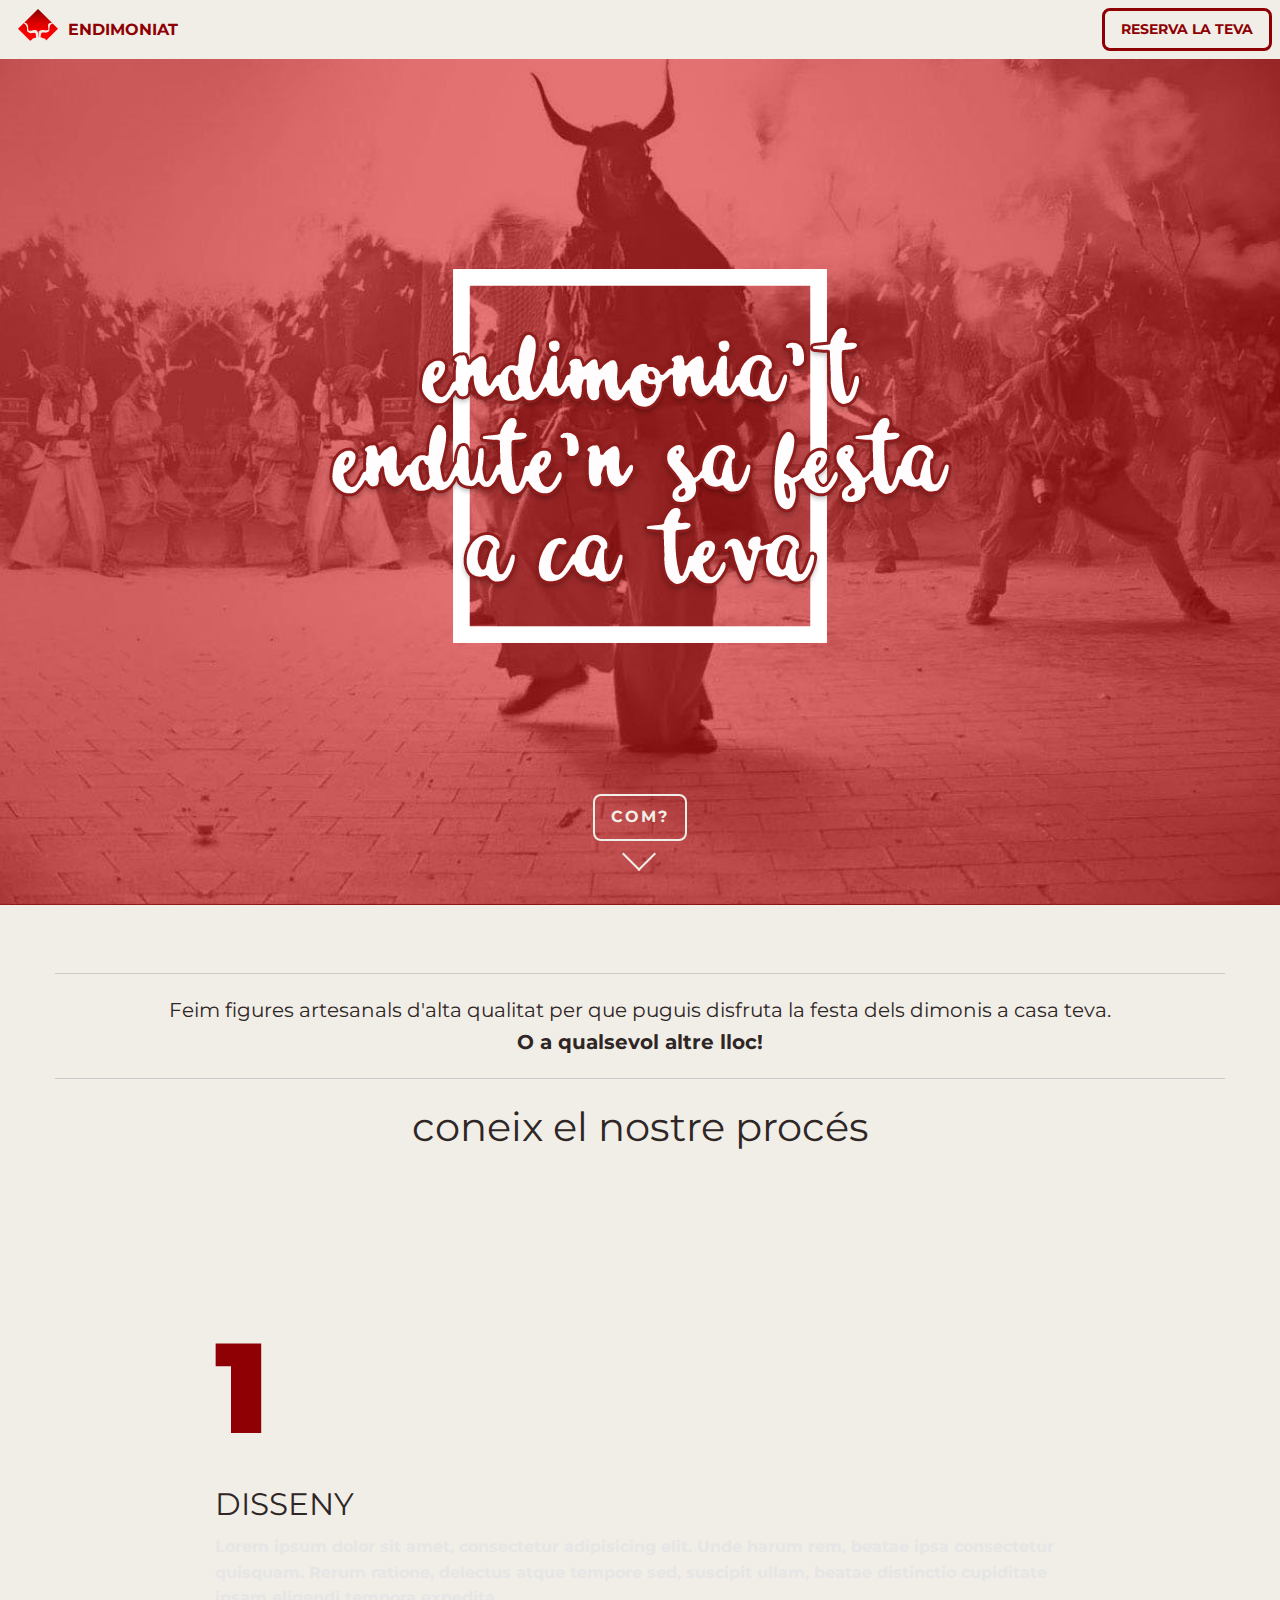
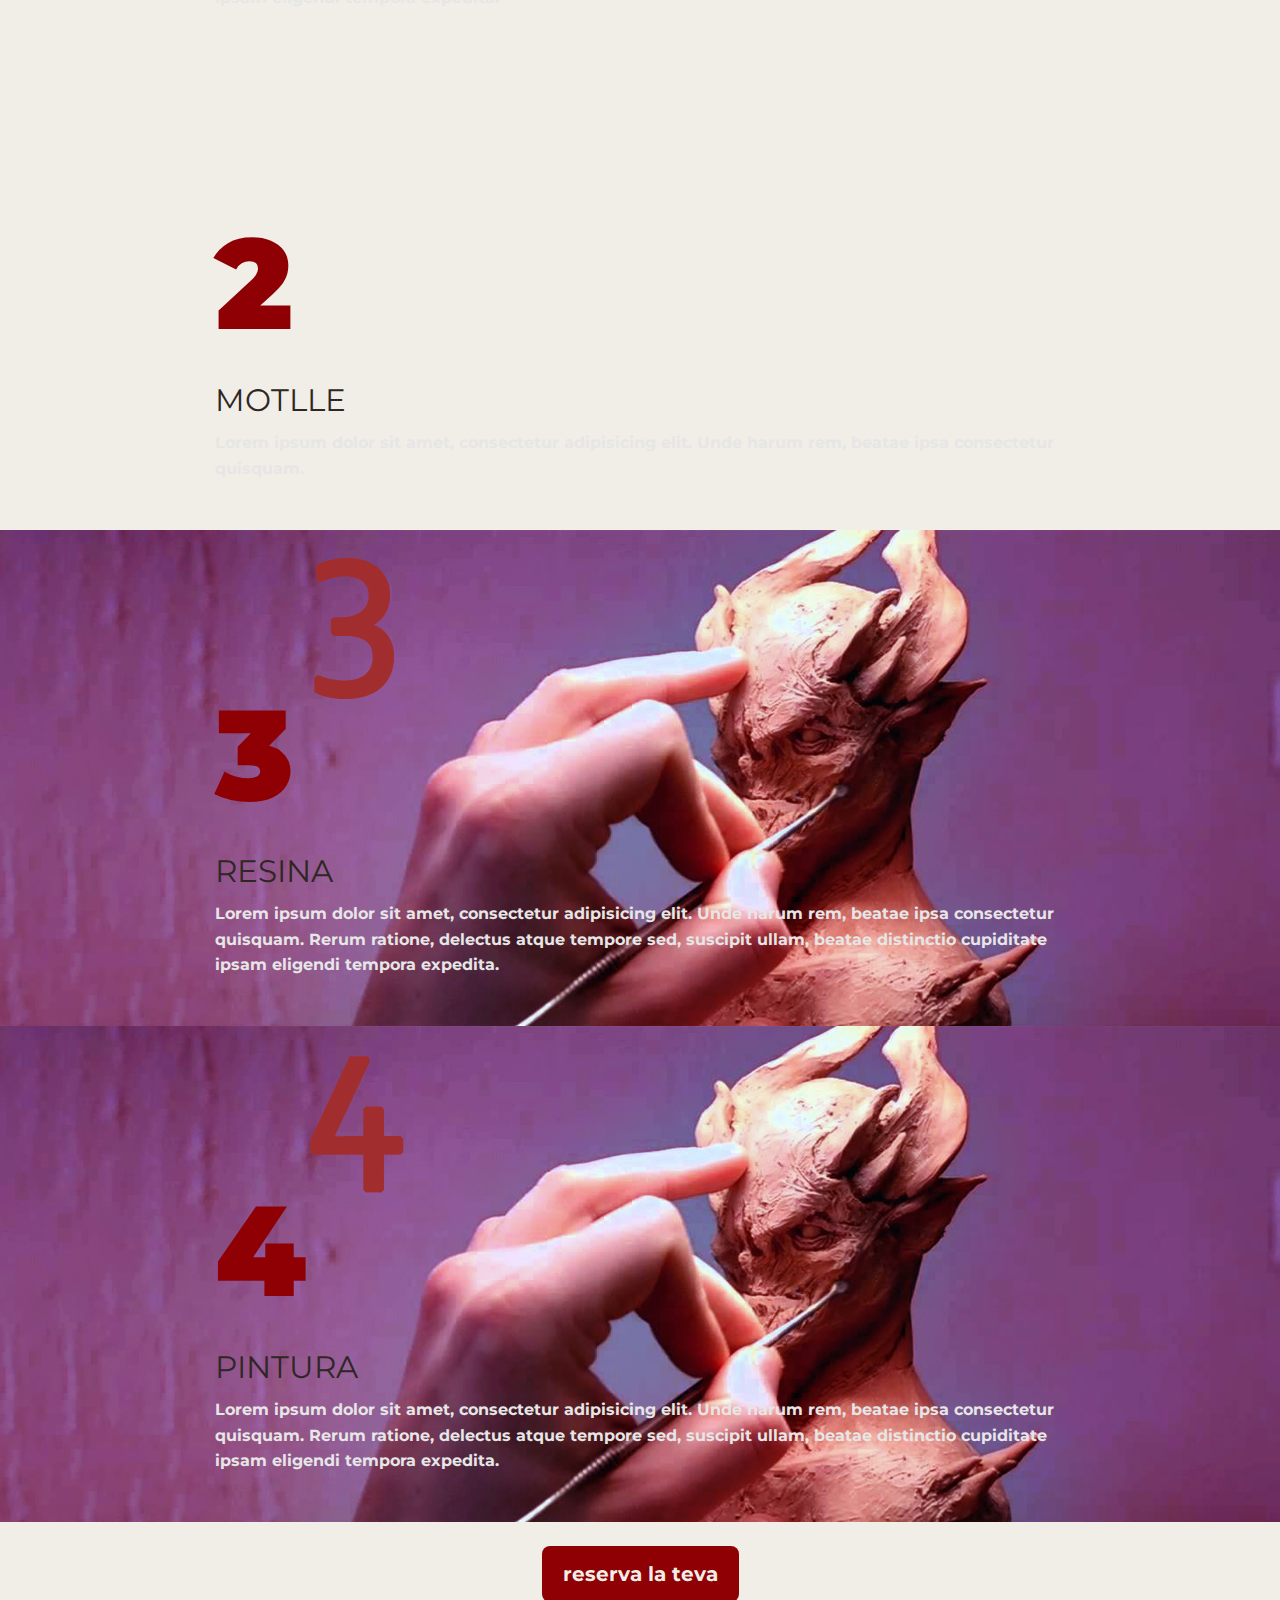
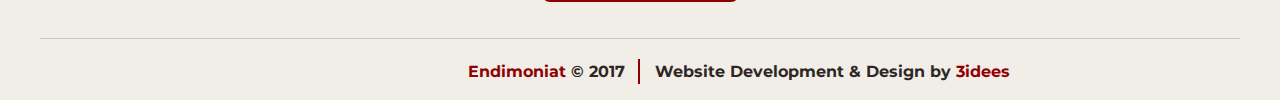
==== commit ae4c2654: "fixat merge" ====
--- a/docs/index.html
+++ b/docs/index.html
@@ -36,7 +36,7 @@
     <div id="home">
         <div class="hero endimoniat row">
           <div class="small-12 medium-12 text-center imagecenter columns">
-            <img src="../images/desktop/safestaacateva.png" alt="endimoniat">
+            <img src="assets/images/desktop/endimoniattext.png" alt="endimoniat">
           </div>
           <div class="small-12 medium-12 text-center columns moreinfo ">
             <a class="button medium continua" href="#com">com?  <a href="#com" class="arrow-down"> </a></a>
--- a/docs/assets/css/app.css
+++ b/docs/assets/css/app.css
@@ -1,2 +1,2 @@
 @charset "UTF-8";@import url("https://fonts.googleapis.com/css?family=Montserrat");
-/*! normalize-scss | MIT/GPLv2 License | bit.ly/normalize-scss */html{font-family:sans-serif;line-height:1.15;-ms-text-size-adjust:100%;-webkit-text-size-adjust:100%}article,aside,footer,header,nav,section{display:block}h1{font-size:2em;margin:.67em 0}figcaption,figure{display:block}figure{margin:1em 40px}hr{box-sizing:content-box;overflow:visible}main{display:block}pre{font-family:monospace,monospace;font-size:1em}a{background-color:transparent;-webkit-text-decoration-skip:objects}a:active,a:hover{outline-width:0}abbr[title]{border-bottom:none;text-decoration:underline;text-decoration:underline dotted}b,strong{font-weight:inherit;font-weight:bolder}code,kbd,samp{font-family:monospace,monospace;font-size:1em}dfn{font-style:italic}mark{background-color:#ff0;color:#000}sub,sup{font-size:75%;line-height:0;position:relative;vertical-align:baseline}sub{bottom:-.25em}sup{top:-.5em}audio,video{display:inline-block}audio:not([controls]){display:none;height:0}img{border-style:none}svg:not(:root){overflow:hidden}button,input,optgroup,select,textarea{font-family:sans-serif;font-size:100%;line-height:1.15;margin:0}button{overflow:visible}button,select{text-transform:none}[type=reset],[type=submit],button,html [type=button]{-webkit-appearance:button}[type=button]::-moz-focus-inner,[type=reset]::-moz-focus-inner,[type=submit]::-moz-focus-inner,button::-moz-focus-inner{border-style:none;padding:0}[type=button]:-moz-focusring,[type=reset]:-moz-focusring,[type=submit]:-moz-focusring,button:-moz-focusring{outline:1px dotted ButtonText}input{overflow:visible}[type=checkbox],[type=radio]{box-sizing:border-box;padding:0}[type=number]::-webkit-inner-spin-button,[type=number]::-webkit-outer-spin-button{height:auto}[type=search]{-webkit-appearance:textfield;outline-offset:-2px}[type=search]::-webkit-search-cancel-button,[type=search]::-webkit-search-decoration{-webkit-appearance:none}::-webkit-file-upload-button{-webkit-appearance:button;font:inherit}fieldset{border:1px solid silver;margin:0 2px;padding:.35em .625em .75em}legend{box-sizing:border-box;display:table;padding:0;color:inherit;white-space:normal}progress{display:inline-block;vertical-align:baseline}textarea{overflow:auto}details{display:block}summary{display:list-item}menu{display:block}canvas{display:inline-block}[hidden],template{display:none}.foundation-mq{font-family:"small=0em&medium=40em&large=64em&xlarge=75em&xxlarge=90em"}html{box-sizing:border-box;font-size:100%}*,:after,:before{box-sizing:inherit}body{margin:0;padding:0;background:#f1eee7;font-family:Montserrat,sans-serif;font-weight:400;line-height:1.5;color:#2f2626;-webkit-font-smoothing:antialiased;-moz-osx-font-smoothing:grayscale}img{display:inline-block;vertical-align:middle;max-width:100%;height:auto;-ms-interpolation-mode:bicubic}textarea{height:auto;min-height:50px;border-radius:.5rem}select{box-sizing:border-box;width:100%}.map_canvas embed,.map_canvas img,.map_canvas object,.mqa-display embed,.mqa-display img,.mqa-display object{max-width:none!important}button{padding:0;-webkit-appearance:none;-moz-appearance:none;appearance:none;border:0;border-radius:.5rem;background:transparent;line-height:1}[data-whatinput=mouse] button{outline:0}pre{overflow:auto}.is-visible{display:block!important}.is-hidden{display:none!important}.row{max-width:75rem;margin-right:auto;margin-left:auto}.row:after,.row:before{display:table;content:" "}.row:after{clear:both}.row.collapse>.column,.row.collapse>.columns{padding-right:0;padding-left:0}.row .row{margin-right:-.625rem;margin-left:-.625rem}@media print,screen and (min-width:40em){.row .row{margin-right:-.9375rem;margin-left:-.9375rem}}@media print,screen and (min-width:64em){.row .row{margin-right:-.9375rem;margin-left:-.9375rem}}.row .row.collapse{margin-right:0;margin-left:0}.row.expanded{max-width:none}.row.expanded .row{margin-right:auto;margin-left:auto}.row:not(.expanded) .row{max-width:none}.row.gutter-small>.column,.row.gutter-small>.columns{padding-right:.625rem;padding-left:.625rem}.row.gutter-medium>.column,.row.gutter-medium>.columns{padding-right:.9375rem;padding-left:.9375rem}.column,.columns{width:100%;float:left;padding-right:.625rem;padding-left:.625rem}@media print,screen and (min-width:40em){.column,.columns{padding-right:.9375rem;padding-left:.9375rem}}.column:last-child:not(:first-child),.columns:last-child:not(:first-child){float:right}.column.end:last-child:last-child,.end.columns:last-child:last-child{float:left}.column.row.row,.row.row.columns{float:none}.row .column.row.row,.row .row.row.columns{margin-right:0;margin-left:0;padding-right:0;padding-left:0}.small-1{width:8.33333%}.small-push-1{position:relative;left:8.33333%}.small-pull-1{position:relative;left:-8.33333%}.small-offset-0{margin-left:0}.small-2{width:16.66667%}.small-push-2{position:relative;left:16.66667%}.small-pull-2{position:relative;left:-16.66667%}.small-offset-1{margin-left:8.33333%}.small-3{width:25%}.small-push-3{position:relative;left:25%}.small-pull-3{position:relative;left:-25%}.small-offset-2{margin-left:16.66667%}.small-4{width:33.33333%}.small-push-4{position:relative;left:33.33333%}.small-pull-4{position:relative;left:-33.33333%}.small-offset-3{margin-left:25%}.small-5{width:41.66667%}.small-push-5{position:relative;left:41.66667%}.small-pull-5{position:relative;left:-41.66667%}.small-offset-4{margin-left:33.33333%}.small-6{width:50%}.small-push-6{position:relative;left:50%}.small-pull-6{position:relative;left:-50%}.small-offset-5{margin-left:41.66667%}.small-7{width:58.33333%}.small-push-7{position:relative;left:58.33333%}.small-pull-7{position:relative;left:-58.33333%}.small-offset-6{margin-left:50%}.small-8{width:66.66667%}.small-push-8{position:relative;left:66.66667%}.small-pull-8{position:relative;left:-66.66667%}.small-offset-7{margin-left:58.33333%}.small-9{width:75%}.small-push-9{position:relative;left:75%}.small-pull-9{position:relative;left:-75%}.small-offset-8{margin-left:66.66667%}.small-10{width:83.33333%}.small-push-10{position:relative;left:83.33333%}.small-pull-10{position:relative;left:-83.33333%}.small-offset-9{margin-left:75%}.small-11{width:91.66667%}.small-push-11{position:relative;left:91.66667%}.small-pull-11{position:relative;left:-91.66667%}.small-offset-10{margin-left:83.33333%}.small-12{width:100%}.small-offset-11{margin-left:91.66667%}.small-up-1>.column,.small-up-1>.columns{float:left;width:100%}.small-up-1>.column:nth-of-type(1n),.small-up-1>.columns:nth-of-type(1n){clear:none}.small-up-1>.column:nth-of-type(1n+1),.small-up-1>.columns:nth-of-type(1n+1){clear:both}.small-up-1>.column:last-child,.small-up-1>.columns:last-child{float:left}.small-up-2>.column,.small-up-2>.columns{float:left;width:50%}.small-up-2>.column:nth-of-type(1n),.small-up-2>.columns:nth-of-type(1n){clear:none}.small-up-2>.column:nth-of-type(odd),.small-up-2>.columns:nth-of-type(odd){clear:both}.small-up-2>.column:last-child,.small-up-2>.columns:last-child{float:left}.small-up-3>.column,.small-up-3>.columns{float:left;width:33.33333%}.small-up-3>.column:nth-of-type(1n),.small-up-3>.columns:nth-of-type(1n){clear:none}.small-up-3>.column:nth-of-type(3n+1),.small-up-3>.columns:nth-of-type(3n+1){clear:both}.small-up-3>.column:last-child,.small-up-3>.columns:last-child{float:left}.small-up-4>.column,.small-up-4>.columns{float:left;width:25%}.small-up-4>.column:nth-of-type(1n),.small-up-4>.columns:nth-of-type(1n){clear:none}.small-up-4>.column:nth-of-type(4n+1),.small-up-4>.columns:nth-of-type(4n+1){clear:both}.small-up-4>.column:last-child,.small-up-4>.columns:last-child{float:left}.small-up-5>.column,.small-up-5>.columns{float:left;width:20%}.small-up-5>.column:nth-of-type(1n),.small-up-5>.columns:nth-of-type(1n){clear:none}.small-up-5>.column:nth-of-type(5n+1),.small-up-5>.columns:nth-of-type(5n+1){clear:both}.small-up-5>.column:last-child,.small-up-5>.columns:last-child{float:left}.small-up-6>.column,.small-up-6>.columns{float:left;width:16.66667%}.small-up-6>.column:nth-of-type(1n),.small-up-6>.columns:nth-of-type(1n){clear:none}.small-up-6>.column:nth-of-type(6n+1),.small-up-6>.columns:nth-of-type(6n+1){clear:both}.small-up-6>.column:last-child,.small-up-6>.columns:last-child{float:left}.small-up-7>.column,.small-up-7>.columns{float:left;width:14.28571%}.small-up-7>.column:nth-of-type(1n),.small-up-7>.columns:nth-of-type(1n){clear:none}.small-up-7>.column:nth-of-type(7n+1),.small-up-7>.columns:nth-of-type(7n+1){clear:both}.small-up-7>.column:last-child,.small-up-7>.columns:last-child{float:left}.small-up-8>.column,.small-up-8>.columns{float:left;width:12.5%}.small-up-8>.column:nth-of-type(1n),.small-up-8>.columns:nth-of-type(1n){clear:none}.small-up-8>.column:nth-of-type(8n+1),.small-up-8>.columns:nth-of-type(8n+1){clear:both}.small-up-8>.column:last-child,.small-up-8>.columns:last-child{float:left}.small-collapse>.column,.small-collapse>.columns{padding-right:0;padding-left:0}.expanded.row .small-collapse.row,.small-collapse .row{margin-right:0;margin-left:0}.small-uncollapse>.column,.small-uncollapse>.columns{padding-right:.625rem;padding-left:.625rem}.small-centered{margin-right:auto;margin-left:auto}.small-centered,.small-centered:last-child:not(:first-child){float:none;clear:both}.small-pull-0,.small-push-0,.small-uncentered{position:static;float:left;margin-right:0;margin-left:0}@media print,screen and (min-width:40em){.medium-1{width:8.33333%}.medium-push-1{position:relative;left:8.33333%}.medium-pull-1{position:relative;left:-8.33333%}.medium-offset-0{margin-left:0}.medium-2{width:16.66667%}.medium-push-2{position:relative;left:16.66667%}.medium-pull-2{position:relative;left:-16.66667%}.medium-offset-1{margin-left:8.33333%}.medium-3{width:25%}.medium-push-3{position:relative;left:25%}.medium-pull-3{position:relative;left:-25%}.medium-offset-2{margin-left:16.66667%}.medium-4{width:33.33333%}.medium-push-4{position:relative;left:33.33333%}.medium-pull-4{position:relative;left:-33.33333%}.medium-offset-3{margin-left:25%}.medium-5{width:41.66667%}.medium-push-5{position:relative;left:41.66667%}.medium-pull-5{position:relative;left:-41.66667%}.medium-offset-4{margin-left:33.33333%}.medium-6{width:50%}.medium-push-6{position:relative;left:50%}.medium-pull-6{position:relative;left:-50%}.medium-offset-5{margin-left:41.66667%}.medium-7{width:58.33333%}.medium-push-7{position:relative;left:58.33333%}.medium-pull-7{position:relative;left:-58.33333%}.medium-offset-6{margin-left:50%}.medium-8{width:66.66667%}.medium-push-8{position:relative;left:66.66667%}.medium-pull-8{position:relative;left:-66.66667%}.medium-offset-7{margin-left:58.33333%}.medium-9{width:75%}.medium-push-9{position:relative;left:75%}.medium-pull-9{position:relative;left:-75%}.medium-offset-8{margin-left:66.66667%}.medium-10{width:83.33333%}.medium-push-10{position:relative;left:83.33333%}.medium-pull-10{position:relative;left:-83.33333%}.medium-offset-9{margin-left:75%}.medium-11{width:91.66667%}.medium-push-11{position:relative;left:91.66667%}.medium-pull-11{position:relative;left:-91.66667%}.medium-offset-10{margin-left:83.33333%}.medium-12{width:100%}.medium-offset-11{margin-left:91.66667%}.medium-up-1>.column,.medium-up-1>.columns{float:left;width:100%}.medium-up-1>.column:nth-of-type(1n),.medium-up-1>.columns:nth-of-type(1n){clear:none}.medium-up-1>.column:nth-of-type(1n+1),.medium-up-1>.columns:nth-of-type(1n+1){clear:both}.medium-up-1>.column:last-child,.medium-up-1>.columns:last-child{float:left}.medium-up-2>.column,.medium-up-2>.columns{float:left;width:50%}.medium-up-2>.column:nth-of-type(1n),.medium-up-2>.columns:nth-of-type(1n){clear:none}.medium-up-2>.column:nth-of-type(odd),.medium-up-2>.columns:nth-of-type(odd){clear:both}.medium-up-2>.column:last-child,.medium-up-2>.columns:last-child{float:left}.medium-up-3>.column,.medium-up-3>.columns{float:left;width:33.33333%}.medium-up-3>.column:nth-of-type(1n),.medium-up-3>.columns:nth-of-type(1n){clear:none}.medium-up-3>.column:nth-of-type(3n+1),.medium-up-3>.columns:nth-of-type(3n+1){clear:both}.medium-up-3>.column:last-child,.medium-up-3>.columns:last-child{float:left}.medium-up-4>.column,.medium-up-4>.columns{float:left;width:25%}.medium-up-4>.column:nth-of-type(1n),.medium-up-4>.columns:nth-of-type(1n){clear:none}.medium-up-4>.column:nth-of-type(4n+1),.medium-up-4>.columns:nth-of-type(4n+1){clear:both}.medium-up-4>.column:last-child,.medium-up-4>.columns:last-child{float:left}.medium-up-5>.column,.medium-up-5>.columns{float:left;width:20%}.medium-up-5>.column:nth-of-type(1n),.medium-up-5>.columns:nth-of-type(1n){clear:none}.medium-up-5>.column:nth-of-type(5n+1),.medium-up-5>.columns:nth-of-type(5n+1){clear:both}.medium-up-5>.column:last-child,.medium-up-5>.columns:last-child{float:left}.medium-up-6>.column,.medium-up-6>.columns{float:left;width:16.66667%}.medium-up-6>.column:nth-of-type(1n),.medium-up-6>.columns:nth-of-type(1n){clear:none}.medium-up-6>.column:nth-of-type(6n+1),.medium-up-6>.columns:nth-of-type(6n+1){clear:both}.medium-up-6>.column:last-child,.medium-up-6>.columns:last-child{float:left}.medium-up-7>.column,.medium-up-7>.columns{float:left;width:14.28571%}.medium-up-7>.column:nth-of-type(1n),.medium-up-7>.columns:nth-of-type(1n){clear:none}.medium-up-7>.column:nth-of-type(7n+1),.medium-up-7>.columns:nth-of-type(7n+1){clear:both}.medium-up-7>.column:last-child,.medium-up-7>.columns:last-child{float:left}.medium-up-8>.column,.medium-up-8>.columns{float:left;width:12.5%}.medium-up-8>.column:nth-of-type(1n),.medium-up-8>.columns:nth-of-type(1n){clear:none}.medium-up-8>.column:nth-of-type(8n+1),.medium-up-8>.columns:nth-of-type(8n+1){clear:both}.medium-up-8>.column:last-child,.medium-up-8>.columns:last-child{float:left}.medium-collapse>.column,.medium-collapse>.columns{padding-right:0;padding-left:0}.expanded.row .medium-collapse.row,.medium-collapse .row{margin-right:0;margin-left:0}.medium-uncollapse>.column,.medium-uncollapse>.columns{padding-right:.9375rem;padding-left:.9375rem}.medium-centered{margin-right:auto;margin-left:auto}.medium-centered,.medium-centered:last-child:not(:first-child){float:none;clear:both}.medium-pull-0,.medium-push-0,.medium-uncentered{position:static;float:left;margin-right:0;margin-left:0}}@media print,screen and (min-width:64em){.large-1{width:8.33333%}.large-push-1{position:relative;left:8.33333%}.large-pull-1{position:relative;left:-8.33333%}.large-offset-0{margin-left:0}.large-2{width:16.66667%}.large-push-2{position:relative;left:16.66667%}.large-pull-2{position:relative;left:-16.66667%}.large-offset-1{margin-left:8.33333%}.large-3{width:25%}.large-push-3{position:relative;left:25%}.large-pull-3{position:relative;left:-25%}.large-offset-2{margin-left:16.66667%}.large-4{width:33.33333%}.large-push-4{position:relative;left:33.33333%}.large-pull-4{position:relative;left:-33.33333%}.large-offset-3{margin-left:25%}.large-5{width:41.66667%}.large-push-5{position:relative;left:41.66667%}.large-pull-5{position:relative;left:-41.66667%}.large-offset-4{margin-left:33.33333%}.large-6{width:50%}.large-push-6{position:relative;left:50%}.large-pull-6{position:relative;left:-50%}.large-offset-5{margin-left:41.66667%}.large-7{width:58.33333%}.large-push-7{position:relative;left:58.33333%}.large-pull-7{position:relative;left:-58.33333%}.large-offset-6{margin-left:50%}.large-8{width:66.66667%}.large-push-8{position:relative;left:66.66667%}.large-pull-8{position:relative;left:-66.66667%}.large-offset-7{margin-left:58.33333%}.large-9{width:75%}.large-push-9{position:relative;left:75%}.large-pull-9{position:relative;left:-75%}.large-offset-8{margin-left:66.66667%}.large-10{width:83.33333%}.large-push-10{position:relative;left:83.33333%}.large-pull-10{position:relative;left:-83.33333%}.large-offset-9{margin-left:75%}.large-11{width:91.66667%}.large-push-11{position:relative;left:91.66667%}.large-pull-11{position:relative;left:-91.66667%}.large-offset-10{margin-left:83.33333%}.large-12{width:100%}.large-offset-11{margin-left:91.66667%}.large-up-1>.column,.large-up-1>.columns{float:left;width:100%}.large-up-1>.column:nth-of-type(1n),.large-up-1>.columns:nth-of-type(1n){clear:none}.large-up-1>.column:nth-of-type(1n+1),.large-up-1>.columns:nth-of-type(1n+1){clear:both}.large-up-1>.column:last-child,.large-up-1>.columns:last-child{float:left}.large-up-2>.column,.large-up-2>.columns{float:left;width:50%}.large-up-2>.column:nth-of-type(1n),.large-up-2>.columns:nth-of-type(1n){clear:none}.large-up-2>.column:nth-of-type(odd),.large-up-2>.columns:nth-of-type(odd){clear:both}.large-up-2>.column:last-child,.large-up-2>.columns:last-child{float:left}.large-up-3>.column,.large-up-3>.columns{float:left;width:33.33333%}.large-up-3>.column:nth-of-type(1n),.large-up-3>.columns:nth-of-type(1n){clear:none}.large-up-3>.column:nth-of-type(3n+1),.large-up-3>.columns:nth-of-type(3n+1){clear:both}.large-up-3>.column:last-child,.large-up-3>.columns:last-child{float:left}.large-up-4>.column,.large-up-4>.columns{float:left;width:25%}.large-up-4>.column:nth-of-type(1n),.large-up-4>.columns:nth-of-type(1n){clear:none}.large-up-4>.column:nth-of-type(4n+1),.large-up-4>.columns:nth-of-type(4n+1){clear:both}.large-up-4>.column:last-child,.large-up-4>.columns:last-child{float:left}.large-up-5>.column,.large-up-5>.columns{float:left;width:20%}.large-up-5>.column:nth-of-type(1n),.large-up-5>.columns:nth-of-type(1n){clear:none}.large-up-5>.column:nth-of-type(5n+1),.large-up-5>.columns:nth-of-type(5n+1){clear:both}.large-up-5>.column:last-child,.large-up-5>.columns:last-child{float:left}.large-up-6>.column,.large-up-6>.columns{float:left;width:16.66667%}.large-up-6>.column:nth-of-type(1n),.large-up-6>.columns:nth-of-type(1n){clear:none}.large-up-6>.column:nth-of-type(6n+1),.large-up-6>.columns:nth-of-type(6n+1){clear:both}.large-up-6>.column:last-child,.large-up-6>.columns:last-child{float:left}.large-up-7>.column,.large-up-7>.columns{float:left;width:14.28571%}.large-up-7>.column:nth-of-type(1n),.large-up-7>.columns:nth-of-type(1n){clear:none}.large-up-7>.column:nth-of-type(7n+1),.large-up-7>.columns:nth-of-type(7n+1){clear:both}.large-up-7>.column:last-child,.large-up-7>.columns:last-child{float:left}.large-up-8>.column,.large-up-8>.columns{float:left;width:12.5%}.large-up-8>.column:nth-of-type(1n),.large-up-8>.columns:nth-of-type(1n){clear:none}.large-up-8>.column:nth-of-type(8n+1),.large-up-8>.columns:nth-of-type(8n+1){clear:both}.large-up-8>.column:last-child,.large-up-8>.columns:last-child{float:left}.large-collapse>.column,.large-collapse>.columns{padding-right:0;padding-left:0}.expanded.row .large-collapse.row,.large-collapse .row{margin-right:0;margin-left:0}.large-uncollapse>.column,.large-uncollapse>.columns{padding-right:.9375rem;padding-left:.9375rem}.large-centered{margin-right:auto;margin-left:auto}.large-centered,.large-centered:last-child:not(:first-child){float:none;clear:both}.large-pull-0,.large-push-0,.large-uncentered{position:static;float:left;margin-right:0;margin-left:0}}.column-block{margin-bottom:1.25rem}.column-block>:last-child{margin-bottom:0}@media print,screen and (min-width:40em){.column-block{margin-bottom:1.875rem}.column-block>:last-child{margin-bottom:0}}blockquote,dd,div,dl,dt,form,h1,h2,h3,h4,h5,h6,li,ol,p,pre,td,th,ul{margin:0;padding:0}p{margin-bottom:1rem;font-size:inherit;line-height:1.6;text-rendering:optimizeLegibility}em,i{font-style:italic}b,em,i,strong{line-height:inherit}b,strong{font-weight:700}small{font-size:80%;line-height:inherit}h1,h2,h3,h4,h5,h6{font-family:Montserrat,sans-serif;font-style:normal;font-weight:400;color:inherit;text-rendering:optimizeLegibility}h1 small,h2 small,h3 small,h4 small,h5 small,h6 small{line-height:0;color:#cacaca}h1{font-size:1.5rem}h1,h2{line-height:1.4;margin-top:0;margin-bottom:.5rem}h2{font-size:1.25rem}h3{font-size:1.1875rem}h3,h4{line-height:1.4;margin-top:0;margin-bottom:.5rem}h4{font-size:1.125rem}h5{font-size:1.0625rem}h5,h6{line-height:1.4;margin-top:0;margin-bottom:.5rem}h6{font-size:1rem}@media print,screen and (min-width:40em){h1{font-size:3rem}h2{font-size:2.5rem}h3{font-size:1.9375rem}h4{font-size:1.5625rem}h5{font-size:1.25rem}h6{font-size:1rem}}a{line-height:inherit;color:#8e0003;text-decoration:none;cursor:pointer}a:focus,a:hover{color:#7a0003}a img{border:0}hr{clear:both;max-width:75rem;height:0;margin:1.25rem auto;border-top:0;border-right:0;border-bottom:1px solid #cacaca;border-left:0}dl,ol,ul{margin-bottom:1rem;list-style-position:outside;line-height:1.6}li{font-size:inherit}ul{list-style-type:disc}ol,ul{margin-left:1.25rem}ol ol,ol ul,ul ol,ul ul{margin-left:1.25rem;margin-bottom:0}dl{margin-bottom:1rem}dl dt{margin-bottom:.3rem;font-weight:700}blockquote{margin:0 0 1rem;padding:.5625rem 1.25rem 0 1.1875rem;border-left:1px solid #cacaca}blockquote,blockquote p{line-height:1.6;color:#8a8a8a}cite{display:block;font-size:.8125rem;color:#8a8a8a}cite:before{content:"— "}abbr{border-bottom:1px dotted #2f2626;color:#2f2626;cursor:help}figure{margin:0}code{padding:.125rem .3125rem .0625rem;border:1px solid #cacaca;font-weight:400}code,kbd{background-color:#e6e6e6;font-family:Consolas,Liberation Mono,Courier,monospace;color:#2f2626}kbd{margin:0;padding:.125rem .25rem 0;border-radius:.5rem}.subheader{margin-top:.2rem;margin-bottom:.5rem;font-weight:400;line-height:1.4;color:#8a8a8a}.lead{font-size:125%;line-height:1.6}.stat{font-size:2.5rem;line-height:1}p+.stat{margin-top:-1rem}.no-bullet{margin-left:0;list-style:none}.text-left{text-align:left}.text-right{text-align:right}.text-center{text-align:center}.text-justify{text-align:justify}@media print,screen and (min-width:40em){.medium-text-left{text-align:left}.medium-text-right{text-align:right}.medium-text-center{text-align:center}.medium-text-justify{text-align:justify}}@media print,screen and (min-width:64em){.large-text-left{text-align:left}.large-text-right{text-align:right}.large-text-center{text-align:center}.large-text-justify{text-align:justify}}.show-for-print{display:none!important}@media print{*{background:transparent!important;box-shadow:none!important;color:#000!important;text-shadow:none!important}.show-for-print{display:block!important}.hide-for-print{display:none!important}table.show-for-print{display:table!important}thead.show-for-print{display:table-header-group!important}tbody.show-for-print{display:table-row-group!important}tr.show-for-print{display:table-row!important}td.show-for-print,th.show-for-print{display:table-cell!important}a,a:visited{text-decoration:underline}a[href]:after{content:" (" attr(href) ")"}.ir a:after,a[href^="#"]:after,a[href^="javascript:"]:after{content:""}abbr[title]:after{content:" (" attr(title) ")"}blockquote,pre{border:1px solid #8a8a8a;page-break-inside:avoid}thead{display:table-header-group}img,tr{page-break-inside:avoid}img{max-width:100%!important}@page{margin:.5cm}h2,h3,p{orphans:3;widows:3}h2,h3{page-break-after:avoid}.print-break-inside{page-break-inside:auto}}.button{display:inline-block;vertical-align:middle;margin:0 0 1rem;padding:.85em 1em;-webkit-appearance:none;border:1px solid transparent;border-radius:.5rem;transition:background-color .25s ease-out,color .25s ease-out;font-size:.9rem;line-height:1;text-align:center;cursor:pointer;background-color:#8e0003;color:#f1eee7}[data-whatinput=mouse] .button{outline:0}.button:focus,.button:hover{background-color:#790003;color:#f1eee7}.button.tiny{font-size:.6rem}.button.small{font-size:.75rem}.button.large{font-size:1.25rem}.button.expanded{display:block;width:100%;margin-right:0;margin-left:0}.button.primary{background-color:#8e0003;color:#f1eee7}.button.primary:focus,.button.primary:hover{background-color:#720002;color:#f1eee7}.button.secondary{background-color:#767676;color:#f1eee7}.button.secondary:focus,.button.secondary:hover{background-color:#5e5e5e;color:#f1eee7}.button.success{background-color:#3adb76;color:#2f2626}.button.success:focus,.button.success:hover{background-color:#22bb5b;color:#2f2626}.button.warning{background-color:#ffae00;color:#2f2626}.button.warning:focus,.button.warning:hover{background-color:#cc8b00;color:#2f2626}.button.alert{background-color:#cc4b37;color:#f1eee7}.button.alert:focus,.button.alert:hover{background-color:#a53b2a;color:#f1eee7}.button.hollow{border:1px solid #8e0003;color:#8e0003}.button.hollow,.button.hollow:focus,.button.hollow:hover{background-color:transparent}.button.hollow:focus,.button.hollow:hover{border-color:#470002;color:#470002}.button.hollow.primary{border:1px solid #8e0003;color:#8e0003}.button.hollow.primary:focus,.button.hollow.primary:hover{border-color:#470002;color:#470002}.button.hollow.secondary{border:1px solid #767676;color:#767676}.button.hollow.secondary:focus,.button.hollow.secondary:hover{border-color:#3b3b3b;color:#3b3b3b}.button.hollow.success{border:1px solid #3adb76;color:#3adb76}.button.hollow.success:focus,.button.hollow.success:hover{border-color:#157539;color:#157539}.button.hollow.warning{border:1px solid #ffae00;color:#ffae00}.button.hollow.warning:focus,.button.hollow.warning:hover{border-color:#805700;color:#805700}.button.hollow.alert{border:1px solid #cc4b37;color:#cc4b37}.button.hollow.alert:focus,.button.hollow.alert:hover{border-color:#67251a;color:#67251a}.button.disabled,.button[disabled]{opacity:.25;cursor:not-allowed}.button.disabled,.button.disabled:focus,.button.disabled:hover,.button[disabled],.button[disabled]:focus,.button[disabled]:hover{background-color:#8e0003;color:#f1eee7}.button.disabled.primary,.button[disabled].primary{opacity:.25;cursor:not-allowed}.button.disabled.primary,.button.disabled.primary:focus,.button.disabled.primary:hover,.button[disabled].primary,.button[disabled].primary:focus,.button[disabled].primary:hover{background-color:#8e0003;color:#f1eee7}.button.disabled.secondary,.button[disabled].secondary{opacity:.25;cursor:not-allowed}.button.disabled.secondary,.button.disabled.secondary:focus,.button.disabled.secondary:hover,.button[disabled].secondary,.button[disabled].secondary:focus,.button[disabled].secondary:hover{background-color:#767676;color:#f1eee7}.button.disabled.success,.button[disabled].success{opacity:.25;cursor:not-allowed}.button.disabled.success,.button.disabled.success:focus,.button.disabled.success:hover,.button[disabled].success,.button[disabled].success:focus,.button[disabled].success:hover{background-color:#3adb76;color:#2f2626}.button.disabled.warning,.button[disabled].warning{opacity:.25;cursor:not-allowed}.button.disabled.warning,.button.disabled.warning:focus,.button.disabled.warning:hover,.button[disabled].warning,.button[disabled].warning:focus,.button[disabled].warning:hover{background-color:#ffae00;color:#2f2626}.button.disabled.alert,.button[disabled].alert{opacity:.25;cursor:not-allowed}.button.disabled.alert,.button.disabled.alert:focus,.button.disabled.alert:hover,.button[disabled].alert,.button[disabled].alert:focus,.button[disabled].alert:hover{background-color:#cc4b37;color:#f1eee7}.button.dropdown:after{display:block;width:0;height:0;border:.4em inset;content:"";border-bottom-width:0;border-top-style:solid;border-color:#f1eee7 transparent transparent;position:relative;top:.4em;display:inline-block;float:right;margin-left:1em}.button.dropdown.hollow.primary:after,.button.dropdown.hollow:after{border-top-color:#8e0003}.button.dropdown.hollow.secondary:after{border-top-color:#767676}.button.dropdown.hollow.success:after{border-top-color:#3adb76}.button.dropdown.hollow.warning:after{border-top-color:#ffae00}.button.dropdown.hollow.alert:after{border-top-color:#cc4b37}.button.arrow-only:after{top:-.1em;float:none;margin-left:0}[type=color],[type=date],[type=datetime-local],[type=datetime],[type=email],[type=month],[type=number],[type=password],[type=search],[type=tel],[type=text],[type=time],[type=url],[type=week],textarea{display:block;box-sizing:border-box;width:100%;height:2.4375rem;margin:0 0 1rem;padding:.5rem;border:1px solid #cacaca;border-radius:.5rem;background-color:#f1eee7;box-shadow:inset 0 1px 2px rgba(47,38,38,.1);font-family:inherit;font-size:1rem;font-weight:400;color:#2f2626;transition:box-shadow .5s,border-color .25s ease-in-out;-webkit-appearance:none;-moz-appearance:none;appearance:none}[type=color]:focus,[type=date]:focus,[type=datetime-local]:focus,[type=datetime]:focus,[type=email]:focus,[type=month]:focus,[type=number]:focus,[type=password]:focus,[type=search]:focus,[type=tel]:focus,[type=text]:focus,[type=time]:focus,[type=url]:focus,[type=week]:focus,textarea:focus{outline:none;border:1px solid #8a8a8a;background-color:#f1eee7;box-shadow:0 0 5px #cacaca;transition:box-shadow .5s,border-color .25s ease-in-out}textarea{max-width:100%}textarea[rows]{height:auto}input::-webkit-input-placeholder,textarea::-webkit-input-placeholder{color:#cacaca}input::-moz-placeholder,textarea::-moz-placeholder{color:#cacaca}input:-ms-input-placeholder,textarea:-ms-input-placeholder{color:#cacaca}input::placeholder,textarea::placeholder{color:#cacaca}input:disabled,input[readonly],textarea:disabled,textarea[readonly]{background-color:#e6e6e6;cursor:not-allowed}[type=button],[type=submit]{-webkit-appearance:none;-moz-appearance:none;appearance:none;border-radius:.5rem}input[type=search]{box-sizing:border-box}[type=checkbox],[type=file],[type=radio]{margin:0 0 1rem}[type=checkbox]+label,[type=radio]+label{display:inline-block;vertical-align:baseline;margin-left:.5rem;margin-right:1rem;margin-bottom:0}[type=checkbox]+label[for],[type=radio]+label[for]{cursor:pointer}label>[type=checkbox],label>[type=radio]{margin-right:.5rem}[type=file]{width:100%}label{display:block;margin:0;font-size:.875rem;font-weight:400;line-height:1.8;color:#2f2626}label.middle{margin:0 0 1rem;padding:.5625rem 0}.help-text{margin-top:-.5rem;font-size:.8125rem;font-style:italic;color:#2f2626}.input-group{display:table;width:100%;margin-bottom:1rem}.input-group>:first-child{border-radius:.5rem 0 0 .5rem}.input-group>:last-child>*{border-radius:0 .5rem .5rem 0}.input-group-button,.input-group-button a,.input-group-button button,.input-group-button input,.input-group-button label,.input-group-field,.input-group-label{margin:0;white-space:nowrap;display:table-cell;vertical-align:middle}.input-group-label{padding:0 1rem;border:1px solid #cacaca;background:#e6e6e6;color:#2f2626;text-align:center;white-space:nowrap;width:1%;height:100%}.input-group-label:first-child{border-right:0}.input-group-label:last-child{border-left:0}.input-group-field{border-radius:0;height:2.5rem}.input-group-button{padding-top:0;padding-bottom:0;text-align:center;width:1%;height:100%}.input-group-button a,.input-group-button button,.input-group-button input,.input-group-button label{height:2.5rem;padding-top:0;padding-bottom:0;font-size:1rem}.input-group .input-group-button{display:table-cell}fieldset{margin:0;padding:0;border:0}legend{max-width:100%;margin-bottom:.5rem}.fieldset{margin:1.125rem 0;padding:1.25rem;border:1px solid #cacaca}.fieldset legend{margin:0;margin-left:-.1875rem;padding:0 .1875rem;background:#f1eee7}select{height:2.4375rem;margin:0 0 1rem;padding:.5rem;-webkit-appearance:none;-moz-appearance:none;appearance:none;border:1px solid #cacaca;border-radius:.5rem;background-color:#f1eee7;font-family:inherit;font-size:1rem;line-height:normal;color:#2f2626;background-image:url("data:image/svg+xml;utf8,<svg xmlns='http://www.w3.org/2000/svg' version='1.1' width='32' height='24' viewBox='0 0 32 24'><polygon points='0,0 32,0 16,24' style='fill: rgb%28138, 138, 138%29'></polygon></svg>");background-origin:content-box;background-position:right -1rem center;background-repeat:no-repeat;background-size:9px 6px;padding-right:1.5rem;transition:box-shadow .5s,border-color .25s ease-in-out}@media screen and (min-width:0\0){select{background-image:url("[data-uri]")}}select:focus{outline:none;border:1px solid #8a8a8a;background-color:#f1eee7;box-shadow:0 0 5px #cacaca;transition:box-shadow .5s,border-color .25s ease-in-out}select:disabled{background-color:#e6e6e6;cursor:not-allowed}select::-ms-expand{display:none}select[multiple]{height:auto;background-image:none}.is-invalid-input:not(:focus){border-color:#cc4b37;background-color:#edded5}.is-invalid-input:not(:focus)::-webkit-input-placeholder{color:#cc4b37}.is-invalid-input:not(:focus)::-moz-placeholder{color:#cc4b37}.is-invalid-input:not(:focus):-ms-input-placeholder{color:#cc4b37}.is-invalid-input:not(:focus)::placeholder{color:#cc4b37}.form-error,.is-invalid-label{color:#cc4b37}.form-error{display:none;margin-top:-.5rem;margin-bottom:1rem;font-size:.75rem;font-weight:700}.form-error.is-visible{display:block}.accordion{margin-left:0;background:#f1eee7;list-style-type:none}.accordion-item:first-child>:first-child{border-radius:.5rem .5rem 0 0}.accordion-item:last-child>:last-child{border-radius:0 0 .5rem .5rem}.accordion-title{position:relative;display:block;padding:1.25rem 1rem;border:1px solid #e6e6e6;border-bottom:0;font-size:.75rem;line-height:1;color:#8e0003}:last-child:not(.is-active)>.accordion-title{border-bottom:1px solid #e6e6e6;border-radius:0 0 .5rem .5rem}.accordion-title:focus,.accordion-title:hover{background-color:#e6e6e6}.accordion-title:before{position:absolute;top:50%;right:1rem;margin-top:-.5rem;content:"+"}.is-active>.accordion-title:before{content:"\2013"}.accordion-content{display:none;padding:1rem;border:1px solid #e6e6e6;border-bottom:0;background-color:#f1eee7;color:#2f2626}:last-child>.accordion-content:last-child{border-bottom:1px solid #e6e6e6}.is-accordion-submenu-parent>a{position:relative}.is-accordion-submenu-parent>a:after{display:block;width:0;height:0;border:6px inset;content:"";border-bottom-width:0;border-top-style:solid;border-color:#8e0003 transparent transparent;position:absolute;top:50%;margin-top:-3px;right:1rem}.is-accordion-submenu-parent[aria-expanded=true]>a:after{-webkit-transform:rotate(180deg);transform:rotate(180deg);-webkit-transform-origin:50% 50%;transform-origin:50% 50%}.badge{display:inline-block;min-width:2.1em;padding:.3em;border-radius:50%;font-size:.6rem;text-align:center}.badge,.badge.primary{background:#8e0003;color:#f1eee7}.badge.secondary{background:#767676;color:#f1eee7}.badge.success{background:#3adb76;color:#2f2626}.badge.warning{background:#ffae00;color:#2f2626}.badge.alert{background:#cc4b37;color:#f1eee7}.breadcrumbs{margin:0 0 1rem;list-style:none}.breadcrumbs:after,.breadcrumbs:before{display:table;content:" "}.breadcrumbs:after{clear:both}.breadcrumbs li{float:left;font-size:.6875rem;color:#2f2626;cursor:default;text-transform:uppercase}.breadcrumbs li:not(:last-child):after{position:relative;top:1px;margin:0 .75rem;opacity:1;content:"/";color:#cacaca}.breadcrumbs a{color:#8e0003}.breadcrumbs a:hover{text-decoration:underline}.breadcrumbs .disabled{color:#cacaca;cursor:not-allowed}.button-group{margin-bottom:1rem;font-size:0}.button-group:after,.button-group:before{display:table;content:" "}.button-group:after{clear:both}.button-group .button{margin:0;margin-right:1px;margin-bottom:1px;font-size:.9rem}.button-group .button:last-child{margin-right:0}.button-group.tiny .button{font-size:.6rem}.button-group.small .button{font-size:.75rem}.button-group.large .button{font-size:1.25rem}.button-group.expanded{margin-right:-1px}.button-group.expanded:after,.button-group.expanded:before{display:none}.button-group.expanded .button:first-child:last-child{width:100%}.button-group.expanded .button:first-child:nth-last-child(2),.button-group.expanded .button:first-child:nth-last-child(2):first-child:nth-last-child(2)~.button{display:inline-block;width:calc(50% - 1px);margin-right:1px}.button-group.expanded .button:first-child:nth-last-child(2):first-child:nth-last-child(2)~.button:last-child,.button-group.expanded .button:first-child:nth-last-child(2):last-child{margin-right:-6px}.button-group.expanded .button:first-child:nth-last-child(3),.button-group.expanded .button:first-child:nth-last-child(3):first-child:nth-last-child(3)~.button{display:inline-block;width:calc(33.33333% - 1px);margin-right:1px}.button-group.expanded .button:first-child:nth-last-child(3):first-child:nth-last-child(3)~.button:last-child,.button-group.expanded .button:first-child:nth-last-child(3):last-child{margin-right:-6px}.button-group.expanded .button:first-child:nth-last-child(4),.button-group.expanded .button:first-child:nth-last-child(4):first-child:nth-last-child(4)~.button{display:inline-block;width:calc(25% - 1px);margin-right:1px}.button-group.expanded .button:first-child:nth-last-child(4):first-child:nth-last-child(4)~.button:last-child,.button-group.expanded .button:first-child:nth-last-child(4):last-child{margin-right:-6px}.button-group.expanded .button:first-child:nth-last-child(5),.button-group.expanded .button:first-child:nth-last-child(5):first-child:nth-last-child(5)~.button{display:inline-block;width:calc(20% - 1px);margin-right:1px}.button-group.expanded .button:first-child:nth-last-child(5):first-child:nth-last-child(5)~.button:last-child,.button-group.expanded .button:first-child:nth-last-child(5):last-child{margin-right:-6px}.button-group.expanded .button:first-child:nth-last-child(6),.button-group.expanded .button:first-child:nth-last-child(6):first-child:nth-last-child(6)~.button{display:inline-block;width:calc(16.66667% - 1px);margin-right:1px}.button-group.expanded .button:first-child:nth-last-child(6):first-child:nth-last-child(6)~.button:last-child,.button-group.expanded .button:first-child:nth-last-child(6):last-child{margin-right:-6px}.button-group.primary .button{background-color:#8e0003;color:#f1eee7}.button-group.primary .button:focus,.button-group.primary .button:hover{background-color:#720002;color:#f1eee7}.button-group.secondary .button{background-color:#767676;color:#f1eee7}.button-group.secondary .button:focus,.button-group.secondary .button:hover{background-color:#5e5e5e;color:#f1eee7}.button-group.success .button{background-color:#3adb76;color:#2f2626}.button-group.success .button:focus,.button-group.success .button:hover{background-color:#22bb5b;color:#2f2626}.button-group.warning .button{background-color:#ffae00;color:#2f2626}.button-group.warning .button:focus,.button-group.warning .button:hover{background-color:#cc8b00;color:#2f2626}.button-group.alert .button{background-color:#cc4b37;color:#f1eee7}.button-group.alert .button:focus,.button-group.alert .button:hover{background-color:#a53b2a;color:#f1eee7}.button-group.stacked-for-medium .button,.button-group.stacked-for-small .button,.button-group.stacked .button{width:100%}.button-group.stacked-for-medium .button:last-child,.button-group.stacked-for-small .button:last-child,.button-group.stacked .button:last-child{margin-bottom:0}@media print,screen and (min-width:40em){.button-group.stacked-for-small .button{width:auto;margin-bottom:0}}@media print,screen and (min-width:64em){.button-group.stacked-for-medium .button{width:auto;margin-bottom:0}}@media screen and (max-width:39.9375em){.button-group.stacked-for-small.expanded{display:block}.button-group.stacked-for-small.expanded .button{display:block;margin-right:0}}.callout{position:relative;margin:0 0 1rem;padding:1rem;border:1px solid rgba(47,38,38,.25);border-radius:.5rem;background-color:#fdfcfb;color:#2f2626}.callout>:first-child{margin-top:0}.callout>:last-child{margin-bottom:0}.callout.primary{background-color:#ffc8c9;color:#2f2626}.callout.secondary{background-color:#eaeaea;color:#2f2626}.callout.success{background-color:#e1faea;color:#2f2626}.callout.warning{background-color:#fff3d9;color:#2f2626}.callout.alert{background-color:#f7e4e1;color:#2f2626}.callout.small{padding:.5rem}.callout.large{padding:3rem}.card{margin-bottom:1rem;border:1px solid #e6e6e6;border-radius:.5rem;background:#f1eee7;box-shadow:none;overflow:hidden;color:#2f2626}.card>:last-child{margin-bottom:0}.card-divider{padding:1rem;background:#e6e6e6}.card-divider>:last-child{margin-bottom:0}.card-section{padding:1rem}.card-section>:last-child{margin-bottom:0}.close-button{position:absolute;color:#8a8a8a;cursor:pointer}[data-whatinput=mouse] .close-button{outline:0}.close-button:focus,.close-button:hover{color:#2f2626}.close-button.small{right:.66rem;top:.33em;font-size:1.5em;line-height:1}.close-button,.close-button.medium{right:1rem;top:.5rem;font-size:2em;line-height:1}.menu{margin:0;list-style-type:none}.menu>li{display:table-cell;vertical-align:middle}[data-whatinput=mouse] .menu>li{outline:0}.menu>li>a{display:block;padding:.7rem 1rem;line-height:1}.menu a,.menu button,.menu input,.menu select{margin-bottom:0}.menu>li>a i,.menu>li>a i+span,.menu>li>a img,.menu>li>a img+span,.menu>li>a svg,.menu>li>a svg+span{vertical-align:middle}.menu>li>a i,.menu>li>a img,.menu>li>a svg{margin-right:.25rem;display:inline-block}.menu.horizontal>li,.menu>li{display:table-cell}.menu.expanded{display:table;width:100%;table-layout:fixed}.menu.expanded>li:first-child:last-child{width:100%}.menu.vertical>li{display:block}@media print,screen and (min-width:40em){.menu.medium-horizontal>li{display:table-cell}.menu.medium-expanded{display:table;width:100%;table-layout:fixed}.menu.medium-expanded>li:first-child:last-child{width:100%}.menu.medium-vertical>li{display:block}}@media print,screen and (min-width:64em){.menu.large-horizontal>li{display:table-cell}.menu.large-expanded{display:table;width:100%;table-layout:fixed}.menu.large-expanded>li:first-child:last-child{width:100%}.menu.large-vertical>li{display:block}}.menu.simple li{display:inline-block;vertical-align:top;line-height:1}.menu.simple a{padding:0}.menu.simple li{margin-left:0;margin-right:1rem}.menu.simple.align-right li{margin-right:0;margin-left:1rem}.menu.align-right:after,.menu.align-right:before{display:table;content:" "}.menu.align-right:after{clear:both}.menu.align-right>li{float:right}.menu.icon-top>li>a{text-align:center}.menu.icon-top>li>a i,.menu.icon-top>li>a img,.menu.icon-top>li>a svg{display:block;margin:0 auto .25rem}.menu.icon-top.vertical a>span{margin:auto}.menu.nested{margin-left:1rem}.menu .active>a{background:#8e0003;color:#f1eee7}.menu.menu-bordered li{border:1px solid #e6e6e6}.menu.menu-bordered li:not(:first-child){border-top:0}.menu.menu-hover li:hover{background-color:#e6e6e6}.menu-text{padding-top:0;padding-bottom:0;padding:.7rem 1rem;font-weight:700;line-height:1;color:inherit}.menu-centered{text-align:center}.menu-centered>.menu{display:inline-block;vertical-align:top}.no-js [data-responsive-menu] ul{display:none}.menu-icon:after{position:absolute;top:0;left:0;display:block;width:100%;height:2px;background:#2f2626;box-shadow:0 7px 0 #2f2626,0 14px 0 #2f2626;content:""}.menu-icon:hover:after{background:#8a8a8a;box-shadow:0 7px 0 #8a8a8a,0 14px 0 #8a8a8a}.menu-icon.dark{position:relative;display:inline-block;vertical-align:middle;width:20px;height:16px;cursor:pointer}.menu-icon.dark:after{position:absolute;top:0;left:0;display:block;width:100%;height:2px;background:#2f2626;box-shadow:0 7px 0 #2f2626,0 14px 0 #2f2626;content:""}.menu-icon.dark:hover:after{background:#8a8a8a;box-shadow:0 7px 0 #8a8a8a,0 14px 0 #8a8a8a}.is-drilldown{position:relative;overflow:hidden}.is-drilldown li{display:block}.is-drilldown.animate-height{transition:height .5s}.is-drilldown-submenu{position:absolute;top:0;left:100%;z-index:-1;width:100%;background:#f1eee7;transition:-webkit-transform .15s linear;transition:transform .15s linear;transition:transform .15s linear,-webkit-transform .15s linear}.is-drilldown-submenu.is-active{z-index:1;display:block;-webkit-transform:translateX(-100%);transform:translateX(-100%)}.is-drilldown-submenu.is-closing{-webkit-transform:translateX(100%);transform:translateX(100%)}.drilldown-submenu-cover-previous{min-height:100%}.is-drilldown-submenu-parent>a{position:relative}.is-drilldown-submenu-parent>a:after{display:block;width:0;height:0;border:6px inset;content:"";border-right-width:0;border-left-style:solid;border-color:transparent transparent transparent #8e0003;position:absolute;top:50%;margin-top:-6px;right:1rem}.js-drilldown-back>a:before{display:block;width:0;height:0;border:6px inset;content:"";border-right-style:solid;border-color:transparent #8e0003 transparent transparent;display:inline-block;vertical-align:middle;margin-right:.75rem;border-left-width:0}.dropdown-pane{position:absolute;z-index:10;display:block;width:300px;padding:1rem;visibility:hidden;border:1px solid #cacaca;border-radius:.5rem;background-color:#f1eee7;font-size:1rem}.dropdown-pane.is-open{visibility:visible}.dropdown-pane.tiny{width:100px}.dropdown-pane.small{width:200px}.dropdown-pane.large{width:400px}.dropdown.menu>li.opens-left>.is-dropdown-submenu{top:100%;right:0;left:auto}.dropdown.menu>li.opens-right>.is-dropdown-submenu{top:100%;right:auto;left:0}.dropdown.menu>li.is-dropdown-submenu-parent>a{position:relative;padding-right:1.5rem}.dropdown.menu>li.is-dropdown-submenu-parent>a:after{display:block;width:0;height:0;border:6px inset;content:"";border-bottom-width:0;border-top-style:solid;border-color:#8e0003 transparent transparent;right:5px;margin-top:-3px}[data-whatinput=mouse] .dropdown.menu a{outline:0}.no-js .dropdown.menu ul{display:none}.dropdown.menu.vertical>li .is-dropdown-submenu{top:0}.dropdown.menu.vertical>li.opens-left>.is-dropdown-submenu{right:100%;left:auto}.dropdown.menu.vertical>li.opens-right>.is-dropdown-submenu{right:auto;left:100%}.dropdown.menu.vertical>li>a:after{right:14px}.dropdown.menu.vertical>li.opens-left>a:after{display:block;width:0;height:0;border:6px inset;content:"";border-left-width:0;border-right-style:solid;border-color:transparent #8e0003 transparent transparent}.dropdown.menu.vertical>li.opens-right>a:after{display:block;width:0;height:0;border:6px inset;content:"";border-right-width:0;border-left-style:solid;border-color:transparent transparent transparent #8e0003}@media print,screen and (min-width:40em){.dropdown.menu.medium-horizontal>li.opens-left>.is-dropdown-submenu{top:100%;right:0;left:auto}.dropdown.menu.medium-horizontal>li.opens-right>.is-dropdown-submenu{top:100%;right:auto;left:0}.dropdown.menu.medium-horizontal>li.is-dropdown-submenu-parent>a{position:relative;padding-right:1.5rem}.dropdown.menu.medium-horizontal>li.is-dropdown-submenu-parent>a:after{display:block;width:0;height:0;border:6px inset;content:"";border-bottom-width:0;border-top-style:solid;border-color:#8e0003 transparent transparent;right:5px;margin-top:-3px}.dropdown.menu.medium-vertical>li .is-dropdown-submenu{top:0}.dropdown.menu.medium-vertical>li.opens-left>.is-dropdown-submenu{right:100%;left:auto}.dropdown.menu.medium-vertical>li.opens-right>.is-dropdown-submenu{right:auto;left:100%}.dropdown.menu.medium-vertical>li>a:after{right:14px}.dropdown.menu.medium-vertical>li.opens-left>a:after{display:block;width:0;height:0;border:6px inset;content:"";border-left-width:0;border-right-style:solid;border-color:transparent #8e0003 transparent transparent}.dropdown.menu.medium-vertical>li.opens-right>a:after{display:block;width:0;height:0;border:6px inset;content:"";border-right-width:0;border-left-style:solid;border-color:transparent transparent transparent #8e0003}}@media print,screen and (min-width:64em){.dropdown.menu.large-horizontal>li.opens-left>.is-dropdown-submenu{top:100%;right:0;left:auto}.dropdown.menu.large-horizontal>li.opens-right>.is-dropdown-submenu{top:100%;right:auto;left:0}.dropdown.menu.large-horizontal>li.is-dropdown-submenu-parent>a{position:relative;padding-right:1.5rem}.dropdown.menu.large-horizontal>li.is-dropdown-submenu-parent>a:after{display:block;width:0;height:0;border:6px inset;content:"";border-bottom-width:0;border-top-style:solid;border-color:#8e0003 transparent transparent;right:5px;margin-top:-3px}.dropdown.menu.large-vertical>li .is-dropdown-submenu{top:0}.dropdown.menu.large-vertical>li.opens-left>.is-dropdown-submenu{right:100%;left:auto}.dropdown.menu.large-vertical>li.opens-right>.is-dropdown-submenu{right:auto;left:100%}.dropdown.menu.large-vertical>li>a:after{right:14px}.dropdown.menu.large-vertical>li.opens-left>a:after{display:block;width:0;height:0;border:6px inset;content:"";border-left-width:0;border-right-style:solid;border-color:transparent #8e0003 transparent transparent}.dropdown.menu.large-vertical>li.opens-right>a:after{display:block;width:0;height:0;border:6px inset;content:"";border-right-width:0;border-left-style:solid;border-color:transparent transparent transparent #8e0003}}.dropdown.menu.align-right .is-dropdown-submenu.first-sub{top:100%;right:0;left:auto}.is-dropdown-menu.vertical{width:100px}.is-dropdown-menu.vertical.align-right{float:right}.is-dropdown-submenu-parent{position:relative}.is-dropdown-submenu-parent a:after{position:absolute;top:50%;right:5px;margin-top:-6px}.is-dropdown-submenu-parent.opens-inner>.is-dropdown-submenu{top:100%;left:auto}.is-dropdown-submenu-parent.opens-left>.is-dropdown-submenu{right:100%;left:auto}.is-dropdown-submenu-parent.opens-right>.is-dropdown-submenu{right:auto;left:100%}.is-dropdown-submenu{position:absolute;top:0;left:100%;z-index:1;display:none;min-width:200px;border:1px solid #cacaca;background:#f1eee7}.is-dropdown-submenu .is-dropdown-submenu-parent>a:after{right:14px}.is-dropdown-submenu .is-dropdown-submenu-parent.opens-left>a:after{display:block;width:0;height:0;border:6px inset;content:"";border-left-width:0;border-right-style:solid;border-color:transparent #8e0003 transparent transparent}.is-dropdown-submenu .is-dropdown-submenu-parent.opens-right>a:after{display:block;width:0;height:0;border:6px inset;content:"";border-right-width:0;border-left-style:solid;border-color:transparent transparent transparent #8e0003}.is-dropdown-submenu .is-dropdown-submenu{margin-top:-1px}.is-dropdown-submenu>li{width:100%}.is-dropdown-submenu.js-dropdown-active{display:block}.flex-video,.responsive-embed{position:relative;height:0;margin-bottom:1rem;padding-bottom:75%;overflow:hidden}.flex-video embed,.flex-video iframe,.flex-video object,.flex-video video,.responsive-embed embed,.responsive-embed iframe,.responsive-embed object,.responsive-embed video{position:absolute;top:0;left:0;width:100%;height:100%}.flex-video.widescreen,.responsive-embed.widescreen{padding-bottom:56.25%}.label{display:inline-block;padding:.33333rem .5rem;border-radius:.5rem;font-size:.8rem;line-height:1;white-space:nowrap;cursor:default}.label,.label.primary{background:#8e0003;color:#f1eee7}.label.secondary{background:#767676;color:#f1eee7}.label.success{background:#3adb76;color:#2f2626}.label.warning{background:#ffae00;color:#2f2626}.label.alert{background:#cc4b37;color:#f1eee7}.media-object{display:block;margin-bottom:1rem}.media-object img{max-width:none}@media screen and (max-width:39.9375em){.media-object.stack-for-small .media-object-section{padding:0;padding-bottom:1rem;display:block}.media-object.stack-for-small .media-object-section img{width:100%}}.media-object-section{display:table-cell;vertical-align:top}.media-object-section:first-child{padding-right:1rem}.media-object-section:last-child:not(:nth-child(2)){padding-left:1rem}.media-object-section>:last-child{margin-bottom:0}.media-object-section.middle{vertical-align:middle}.media-object-section.bottom{vertical-align:bottom}.is-off-canvas-open{overflow:hidden}.js-off-canvas-overlay{position:absolute;top:0;left:0;width:100%;height:100%;transition:opacity .5s ease,visibility .5s ease;background:hsla(42,26%,93%,.25);opacity:0;visibility:hidden;overflow:hidden}.js-off-canvas-overlay.is-visible{opacity:1;visibility:visible}.js-off-canvas-overlay.is-closable{cursor:pointer}.js-off-canvas-overlay.is-overlay-absolute{position:absolute}.js-off-canvas-overlay.is-overlay-fixed{position:fixed}.off-canvas-wrapper{position:relative;overflow:hidden}.off-canvas{position:fixed;z-index:1;transition:-webkit-transform .5s ease;transition:transform .5s ease;transition:transform .5s ease,-webkit-transform .5s ease;-webkit-backface-visibility:hidden;backface-visibility:hidden;background:#e6e6e6}[data-whatinput=mouse] .off-canvas{outline:0}.off-canvas.is-transition-overlap{z-index:10}.off-canvas.is-transition-overlap.is-open{box-shadow:0 0 10px rgba(47,38,38,.7)}.off-canvas.is-open{-webkit-transform:translate(0);transform:translate(0)}.off-canvas-absolute{position:absolute;z-index:1;transition:-webkit-transform .5s ease;transition:transform .5s ease;transition:transform .5s ease,-webkit-transform .5s ease;-webkit-backface-visibility:hidden;backface-visibility:hidden;background:#e6e6e6}[data-whatinput=mouse] .off-canvas-absolute{outline:0}.off-canvas-absolute.is-transition-overlap{z-index:10}.off-canvas-absolute.is-transition-overlap.is-open{box-shadow:0 0 10px rgba(47,38,38,.7)}.off-canvas-absolute.is-open{-webkit-transform:translate(0);transform:translate(0)}.position-left{top:0;left:0;width:250px;height:100%;-webkit-transform:translateX(-250px);transform:translateX(-250px);overflow-y:auto}.position-left.is-open~.off-canvas-content{-webkit-transform:translateX(250px);transform:translateX(250px)}.position-left.is-transition-push:after{position:absolute;top:0;right:0;height:100%;width:1px;box-shadow:0 0 10px rgba(47,38,38,.7);content:" "}.position-left.is-transition-overlap.is-open~.off-canvas-content{-webkit-transform:none;transform:none}.position-right{top:0;right:0;width:250px;height:100%;-webkit-transform:translateX(250px);transform:translateX(250px);overflow-y:auto}.position-right.is-open~.off-canvas-content{-webkit-transform:translateX(-250px);transform:translateX(-250px)}.position-right.is-transition-push:after{position:absolute;top:0;left:0;height:100%;width:1px;box-shadow:0 0 10px rgba(47,38,38,.7);content:" "}.position-right.is-transition-overlap.is-open~.off-canvas-content{-webkit-transform:none;transform:none}.position-top{top:0;left:0;width:100%;height:250px;-webkit-transform:translateY(-250px);transform:translateY(-250px);overflow-x:auto}.position-top.is-open~.off-canvas-content{-webkit-transform:translateY(250px);transform:translateY(250px)}.position-top.is-transition-push:after{position:absolute;bottom:0;left:0;height:1px;width:100%;box-shadow:0 0 10px rgba(47,38,38,.7);content:" "}.position-top.is-transition-overlap.is-open~.off-canvas-content{-webkit-transform:none;transform:none}.position-bottom{bottom:0;left:0;width:100%;height:250px;-webkit-transform:translateY(250px);transform:translateY(250px);overflow-x:auto}.position-bottom.is-open~.off-canvas-content{-webkit-transform:translateY(-250px);transform:translateY(-250px)}.position-bottom.is-transition-push:after{position:absolute;top:0;left:0;height:1px;width:100%;box-shadow:0 0 10px rgba(47,38,38,.7);content:" "}.position-bottom.is-transition-overlap.is-open~.off-canvas-content{-webkit-transform:none;transform:none}.off-canvas-content{transition:-webkit-transform .5s ease;transition:transform .5s ease;transition:transform .5s ease,-webkit-transform .5s ease;-webkit-backface-visibility:hidden;backface-visibility:hidden}@media print,screen and (min-width:40em){.position-left.reveal-for-medium{-webkit-transform:none;transform:none;z-index:1}.position-left.reveal-for-medium~.off-canvas-content{margin-left:250px}.position-right.reveal-for-medium{-webkit-transform:none;transform:none;z-index:1}.position-right.reveal-for-medium~.off-canvas-content{margin-right:250px}.position-top.reveal-for-medium{-webkit-transform:none;transform:none;z-index:1}.position-top.reveal-for-medium~.off-canvas-content{margin-top:250px}.position-bottom.reveal-for-medium{-webkit-transform:none;transform:none;z-index:1}.position-bottom.reveal-for-medium~.off-canvas-content{margin-bottom:250px}}@media print,screen and (min-width:64em){.position-left.reveal-for-large{-webkit-transform:none;transform:none;z-index:1}.position-left.reveal-for-large~.off-canvas-content{margin-left:250px}.position-right.reveal-for-large{-webkit-transform:none;transform:none;z-index:1}.position-right.reveal-for-large~.off-canvas-content{margin-right:250px}.position-top.reveal-for-large{-webkit-transform:none;transform:none;z-index:1}.position-top.reveal-for-large~.off-canvas-content{margin-top:250px}.position-bottom.reveal-for-large{-webkit-transform:none;transform:none;z-index:1}.position-bottom.reveal-for-large~.off-canvas-content{margin-bottom:250px}}.orbit,.orbit-container{position:relative}.orbit-container{height:0;margin:0;list-style:none;overflow:hidden}.orbit-slide{width:100%}.orbit-slide.no-motionui.is-active{top:0;left:0}.orbit-figure{margin:0}.orbit-image{width:100%;max-width:100%;margin:0}.orbit-caption{bottom:0;width:100%;margin-bottom:0;background-color:rgba(47,38,38,.5)}.orbit-caption,.orbit-next,.orbit-previous{position:absolute;padding:1rem;color:#f1eee7}.orbit-next,.orbit-previous{top:50%;-webkit-transform:translateY(-50%);transform:translateY(-50%);z-index:10}[data-whatinput=mouse] .orbit-next,[data-whatinput=mouse] .orbit-previous{outline:0}.orbit-next:active,.orbit-next:focus,.orbit-next:hover,.orbit-previous:active,.orbit-previous:focus,.orbit-previous:hover{background-color:rgba(47,38,38,.5)}.orbit-previous{left:0}.orbit-next{left:auto;right:0}.orbit-bullets{position:relative;margin-top:.8rem;margin-bottom:.8rem;text-align:center}[data-whatinput=mouse] .orbit-bullets{outline:0}.orbit-bullets button{width:1.2rem;height:1.2rem;margin:.1rem;border-radius:50%;background-color:#cacaca}.orbit-bullets button.is-active,.orbit-bullets button:hover{background-color:#8a8a8a}.pagination{margin-left:0;margin-bottom:1rem}.pagination:after,.pagination:before{display:table;content:" "}.pagination:after{clear:both}.pagination li{margin-right:.0625rem;border-radius:.5rem;font-size:.875rem;display:none}.pagination li:first-child,.pagination li:last-child{display:inline-block}@media print,screen and (min-width:40em){.pagination li{display:inline-block}}.pagination a,.pagination button{display:block;padding:.1875rem .625rem;border-radius:.5rem;color:#2f2626}.pagination a:hover,.pagination button:hover{background:#e6e6e6}.pagination .current{padding:.1875rem .625rem;background:#8e0003;color:#f1eee7;cursor:default}.pagination .disabled{padding:.1875rem .625rem;color:#cacaca;cursor:not-allowed}.pagination .disabled:hover{background:transparent}.pagination .ellipsis:after{padding:.1875rem .625rem;content:"\2026";color:#2f2626}.pagination-previous.disabled:before,.pagination-previous a:before{display:inline-block;margin-right:.5rem;content:"\00ab"}.pagination-next.disabled:after,.pagination-next a:after{display:inline-block;margin-left:.5rem;content:"\00bb"}.progress{height:1rem;margin-bottom:1rem;border-radius:.5rem;background-color:#cacaca}.progress.primary .progress-meter{background-color:#8e0003}.progress.secondary .progress-meter{background-color:#767676}.progress.success .progress-meter{background-color:#3adb76}.progress.warning .progress-meter{background-color:#ffae00}.progress.alert .progress-meter{background-color:#cc4b37}.progress-meter{position:relative;display:block;width:0;height:100%;background-color:#8e0003;border-radius:.5rem}.progress-meter-text{top:50%;left:50%;-webkit-transform:translate(-50%,-50%);transform:translate(-50%,-50%);position:absolute;margin:0;font-size:.75rem;font-weight:700;color:#f1eee7;white-space:nowrap;border-radius:.5rem}.slider{position:relative;height:.5rem;margin-top:1.25rem;margin-bottom:2.25rem;background-color:#e6e6e6;cursor:pointer;-webkit-user-select:none;-moz-user-select:none;-ms-user-select:none;user-select:none;-ms-touch-action:none;touch-action:none}.slider-fill{position:absolute;top:0;left:0;display:inline-block;max-width:100%;height:.5rem;background-color:#cacaca;transition:all .2s ease-in-out}.slider-fill.is-dragging{transition:all 0s linear}.slider-handle{top:50%;-webkit-transform:translateY(-50%);transform:translateY(-50%);position:absolute;left:0;z-index:1;display:inline-block;width:1.4rem;height:1.4rem;border-radius:.5rem;background-color:#8e0003;transition:all .2s ease-in-out;-ms-touch-action:manipulation;touch-action:manipulation}[data-whatinput=mouse] .slider-handle{outline:0}.slider-handle:hover{background-color:#790003}.slider-handle.is-dragging{transition:all 0s linear}.slider.disabled,.slider[disabled]{opacity:.25;cursor:not-allowed}.slider.vertical{display:inline-block;width:.5rem;height:12.5rem;margin:0 1.25rem;-webkit-transform:scaleY(-1);transform:scaleY(-1)}.slider.vertical .slider-fill{top:0;width:.5rem;max-height:100%}.slider.vertical .slider-handle{position:absolute;top:0;left:50%;width:1.4rem;height:1.4rem;-webkit-transform:translateX(-50%);transform:translateX(-50%)}.sticky,.sticky-container{position:relative}.sticky{z-index:0;-webkit-transform:translateZ(0);transform:translateZ(0)}.sticky.is-stuck{position:fixed;z-index:5}.sticky.is-stuck.is-at-top{top:0}.sticky.is-stuck.is-at-bottom{bottom:0}.sticky.is-anchored{position:relative;right:auto;left:auto}.sticky.is-anchored.is-at-bottom{bottom:0}body.is-reveal-open{overflow:hidden}html.is-reveal-open,html.is-reveal-open body{min-height:100%;overflow:hidden;position:fixed;-webkit-user-select:none;-moz-user-select:none;-ms-user-select:none;user-select:none}.reveal-overlay{position:fixed;top:0;right:0;bottom:0;left:0;z-index:1005;display:none;background-color:rgba(47,38,38,.45);overflow-y:scroll}.reveal{z-index:1006;-webkit-backface-visibility:hidden;backface-visibility:hidden;display:none;padding:1rem;border:1px solid #cacaca;border-radius:.5rem;background-color:#f1eee7;position:relative;top:100px;margin-right:auto;margin-left:auto;overflow-y:auto}[data-whatinput=mouse] .reveal{outline:0}@media print,screen and (min-width:40em){.reveal{min-height:0}}.reveal .column,.reveal .columns{min-width:0}.reveal>:last-child{margin-bottom:0}@media print,screen and (min-width:40em){.reveal{width:600px;max-width:75rem}}@media print,screen and (min-width:40em){.reveal .reveal{right:auto;left:auto;margin:0 auto}}.reveal.collapse{padding:0}@media print,screen and (min-width:40em){.reveal.tiny{width:30%;max-width:75rem}}@media print,screen and (min-width:40em){.reveal.small{width:50%;max-width:75rem}}@media print,screen and (min-width:40em){.reveal.large{width:90%;max-width:75rem}}.reveal.full{top:0;left:0;width:100%;max-width:none;height:100%;height:100vh;min-height:100vh;margin-left:0;border:0;border-radius:0}@media screen and (max-width:39.9375em){.reveal{top:0;left:0;width:100%;max-width:none;height:100%;height:100vh;min-height:100vh;margin-left:0;border:0;border-radius:0}}.reveal.without-overlay{position:fixed}.switch{height:2rem;position:relative;margin-bottom:1rem;outline:0;font-size:.875rem;font-weight:700;color:#f1eee7;-webkit-user-select:none;-moz-user-select:none;-ms-user-select:none;user-select:none}.switch-input{position:absolute;margin-bottom:0;opacity:0}.switch-paddle{position:relative;display:block;width:4rem;height:2rem;border-radius:.5rem;background:#cacaca;transition:all .25s ease-out;font-weight:inherit;color:inherit;cursor:pointer}input+.switch-paddle{margin:0}.switch-paddle:after{position:absolute;top:.25rem;left:.25rem;display:block;width:1.5rem;height:1.5rem;-webkit-transform:translateZ(0);transform:translateZ(0);border-radius:.5rem;background:#f1eee7;transition:all .25s ease-out;content:""}input:checked~.switch-paddle{background:#8e0003}input:checked~.switch-paddle:after{left:2.25rem}[data-whatinput=mouse] input:focus~.switch-paddle{outline:0}.switch-active,.switch-inactive{position:absolute;top:50%;-webkit-transform:translateY(-50%);transform:translateY(-50%)}.switch-active{left:8%;display:none}input:checked+label>.switch-active{display:block}.switch-inactive{right:15%}input:checked+label>.switch-inactive{display:none}.switch.tiny{height:1.5rem}.switch.tiny .switch-paddle{width:3rem;height:1.5rem;font-size:.625rem}.switch.tiny .switch-paddle:after{top:.25rem;left:.25rem;width:1rem;height:1rem}.switch.tiny input:checked~.switch-paddle:after{left:1.75rem}.switch.small{height:1.75rem}.switch.small .switch-paddle{width:3.5rem;height:1.75rem;font-size:.75rem}.switch.small .switch-paddle:after{top:.25rem;left:.25rem;width:1.25rem;height:1.25rem}.switch.small input:checked~.switch-paddle:after{left:2rem}.switch.large{height:2.5rem}.switch.large .switch-paddle{width:5rem;height:2.5rem;font-size:1rem}.switch.large .switch-paddle:after{top:.25rem;left:.25rem;width:2rem;height:2rem}.switch.large input:checked~.switch-paddle:after{left:2.75rem}table{width:100%;margin-bottom:1rem;border-radius:.5rem}table tbody,table tfoot,table thead{border:1px solid #e8e3d8;background-color:#f1eee7}table caption{padding:.5rem .625rem .625rem;font-weight:700}table thead{background:#ede9e0;color:#2f2626}table tfoot{background:#e8e3d8;color:#2f2626}table tfoot tr,table thead tr{background:transparent}table tfoot td,table tfoot th,table thead td,table thead th{padding:.5rem .625rem .625rem;font-weight:700;text-align:left}table tbody td,table tbody th{padding:.5rem .625rem .625rem}table tbody tr:nth-child(2n){border-bottom:0;background-color:#e8e3d8}table.unstriped tbody{background-color:#f1eee7}table.unstriped tbody tr{border-bottom:0;border-bottom:1px solid #e8e3d8;background-color:#f1eee7}@media screen and (max-width:63.9375em){table.stack tfoot,table.stack thead{display:none}table.stack td,table.stack th,table.stack tr{display:block}table.stack td{border-top:0}}table.scroll{display:block;width:100%;overflow-x:auto}table.hover thead tr:hover{background-color:#e9e4d9}table.hover tfoot tr:hover{background-color:#e5dfd2}table.hover tbody tr:hover{background-color:#ede9e1}table.hover:not(.unstriped) tr:nth-of-type(2n):hover{background-color:#e4ded0}.table-scroll{overflow-x:auto}.table-scroll table{width:auto}.tabs{margin:0;border:1px solid #e6e6e6;background:#f1eee7;list-style-type:none}.tabs:after,.tabs:before{display:table;content:" "}.tabs:after{clear:both}.tabs.vertical>li{display:block;float:none;width:auto}.tabs.simple>li>a{padding:0}.tabs.simple>li>a:hover{background:transparent}.tabs.primary{background:#8e0003}.tabs.primary>li>a{color:#f1eee7}.tabs.primary>li>a:focus,.tabs.primary>li>a:hover{background:#a00003}.tabs-title{float:left}.tabs-title>a{display:block;padding:1.25rem 1.5rem;font-size:.75rem;line-height:1;color:#8e0003}.tabs-title>a:hover{background:#f1eee7;color:#7a0003}.tabs-title>a:focus,.tabs-title>a[aria-selected=true]{background:#e6e6e6;color:#8e0003}.tabs-content{border:1px solid #e6e6e6;border-top:0;background:#f1eee7;color:#2f2626;transition:all .5s ease}.tabs-content.vertical{border:1px solid #e6e6e6;border-left:0}.tabs-panel{display:none;padding:1rem}.tabs-panel[aria-hidden=false]{display:block}.thumbnail{display:inline-block;max-width:100%;margin-bottom:1rem;border:4px solid #f1eee7;border-radius:.5rem;box-shadow:0 0 0 1px rgba(47,38,38,.2);line-height:0}a.thumbnail{transition:box-shadow .2s ease-out}a.thumbnail:focus,a.thumbnail:hover{box-shadow:0 0 6px 1px rgba(142,0,3,.5)}a.thumbnail image{box-shadow:none}.title-bar{padding:.5rem;background:#f1eee7;color:#2f2626}.title-bar:after,.title-bar:before{display:table;content:" "}.title-bar:after{clear:both}.title-bar .menu-icon{margin-left:.25rem;margin-right:.25rem}.title-bar-left{float:left}.title-bar-right{float:right;text-align:right}.title-bar-title{vertical-align:middle}.has-tip,.title-bar-title{display:inline-block;font-weight:700}.has-tip{position:relative;border-bottom:1px dotted #8a8a8a;cursor:help}.tooltip{position:absolute;top:calc(100% + .6495rem);z-index:1200;max-width:10rem;padding:.75rem;border-radius:.5rem;background-color:#2f2626;font-size:80%;color:#f1eee7}.tooltip:before{border:.75rem inset;border-top-width:0;border-bottom-style:solid;border-color:transparent transparent #2f2626;position:absolute;bottom:100%;left:50%;-webkit-transform:translateX(-50%);transform:translateX(-50%)}.tooltip.top:before,.tooltip:before{display:block;width:0;height:0;content:""}.tooltip.top:before{border:.75rem inset;border-bottom-width:0;border-top-style:solid;border-color:#2f2626 transparent transparent;top:100%;bottom:auto}.tooltip.left:before{border:.75rem inset;border-right-width:0;border-left-style:solid;border-color:transparent transparent transparent #2f2626;left:100%}.tooltip.left:before,.tooltip.right:before{display:block;width:0;height:0;content:"";top:50%;bottom:auto;-webkit-transform:translateY(-50%);transform:translateY(-50%)}.tooltip.right:before{border:.75rem inset;border-left-width:0;border-right-style:solid;border-color:transparent #2f2626 transparent transparent;right:100%;left:auto}.top-bar{padding:.5rem}.top-bar:after,.top-bar:before{display:table;content:" "}.top-bar:after{clear:both}.top-bar,.top-bar ul{background-color:#f1eee7}.top-bar input{max-width:200px;margin-right:1rem}.top-bar .input-group-field{width:100%;margin-right:0}.top-bar input.button{width:auto}.top-bar .top-bar-left,.top-bar .top-bar-right{width:100%}@media print,screen and (min-width:40em){.top-bar .top-bar-left,.top-bar .top-bar-right{width:auto}}@media screen and (max-width:63.9375em){.top-bar.stacked-for-medium .top-bar-left,.top-bar.stacked-for-medium .top-bar-right{width:100%}}@media screen and (max-width:74.9375em){.top-bar.stacked-for-large .top-bar-left,.top-bar.stacked-for-large .top-bar-right{width:100%}}.top-bar-title{display:inline-block;float:left;padding:.5rem 1rem .5rem 0}.top-bar-title .menu-icon{bottom:2px}.top-bar-left{float:left}.top-bar-right{float:right}.hide{display:none!important}.invisible{visibility:hidden}@media screen and (max-width:39.9375em){.hide-for-small-only{display:none!important}}@media screen and (max-width:0em),screen and (min-width:40em){.show-for-small-only{display:none!important}}@media print,screen and (min-width:40em){.hide-for-medium{display:none!important}}@media screen and (max-width:39.9375em){.show-for-medium{display:none!important}}@media screen and (min-width:40em) and (max-width:63.9375em){.hide-for-medium-only{display:none!important}}@media screen and (max-width:39.9375em),screen and (min-width:64em){.show-for-medium-only{display:none!important}}@media print,screen and (min-width:64em){.hide-for-large{display:none!important}}@media screen and (max-width:63.9375em){.show-for-large{display:none!important}}@media screen and (min-width:64em) and (max-width:74.9375em){.hide-for-large-only{display:none!important}}@media screen and (max-width:63.9375em),screen and (min-width:75em){.show-for-large-only{display:none!important}}.show-for-sr,.show-on-focus{position:absolute!important;width:1px;height:1px;overflow:hidden;clip:rect(0,0,0,0)}.show-on-focus:active,.show-on-focus:focus{position:static!important;width:auto;height:auto;overflow:visible;clip:auto}.hide-for-portrait,.show-for-landscape{display:block!important}@media screen and (orientation:landscape){.hide-for-portrait,.show-for-landscape{display:block!important}}@media screen and (orientation:portrait){.hide-for-portrait,.show-for-landscape{display:none!important}}.hide-for-landscape,.show-for-portrait{display:none!important}@media screen and (orientation:landscape){.hide-for-landscape,.show-for-portrait{display:none!important}}@media screen and (orientation:portrait){.hide-for-landscape,.show-for-portrait{display:block!important}}.float-left{float:left!important}.float-right{float:right!important}.float-center{display:block;margin-right:auto;margin-left:auto}.clearfix:after,.clearfix:before{display:table;content:" "}.clearfix:after{clear:both}.slide-in-down.mui-enter{transition-duration:.5s;transition-timing-function:linear;-webkit-transform:translateY(-100%);transform:translateY(-100%);transition-property:opacity,-webkit-transform;transition-property:transform,opacity;transition-property:transform,opacity,-webkit-transform;-webkit-backface-visibility:hidden;backface-visibility:hidden}.slide-in-down.mui-enter.mui-enter-active{-webkit-transform:translateY(0);transform:translateY(0)}.slide-in-left.mui-enter{transition-duration:.5s;transition-timing-function:linear;-webkit-transform:translateX(-100%);transform:translateX(-100%);transition-property:opacity,-webkit-transform;transition-property:transform,opacity;transition-property:transform,opacity,-webkit-transform;-webkit-backface-visibility:hidden;backface-visibility:hidden}.slide-in-left.mui-enter.mui-enter-active{-webkit-transform:translateX(0);transform:translateX(0)}.slide-in-up.mui-enter{transition-duration:.5s;transition-timing-function:linear;-webkit-transform:translateY(100%);transform:translateY(100%);transition-property:opacity,-webkit-transform;transition-property:transform,opacity;transition-property:transform,opacity,-webkit-transform;-webkit-backface-visibility:hidden;backface-visibility:hidden}.slide-in-up.mui-enter.mui-enter-active{-webkit-transform:translateY(0);transform:translateY(0)}.slide-in-right.mui-enter{transition-duration:.5s;transition-timing-function:linear;-webkit-transform:translateX(100%);transform:translateX(100%);transition-property:opacity,-webkit-transform;transition-property:transform,opacity;transition-property:transform,opacity,-webkit-transform;-webkit-backface-visibility:hidden;backface-visibility:hidden}.slide-in-right.mui-enter.mui-enter-active{-webkit-transform:translateX(0);transform:translateX(0)}.slide-out-down.mui-leave{transition-duration:.5s;transition-timing-function:linear;-webkit-transform:translateY(0);transform:translateY(0);transition-property:opacity,-webkit-transform;transition-property:transform,opacity;transition-property:transform,opacity,-webkit-transform;-webkit-backface-visibility:hidden;backface-visibility:hidden}.slide-out-down.mui-leave.mui-leave-active{-webkit-transform:translateY(100%);transform:translateY(100%)}.slide-out-right.mui-leave{transition-duration:.5s;transition-timing-function:linear;-webkit-transform:translateX(0);transform:translateX(0);transition-property:opacity,-webkit-transform;transition-property:transform,opacity;transition-property:transform,opacity,-webkit-transform;-webkit-backface-visibility:hidden;backface-visibility:hidden}.slide-out-right.mui-leave.mui-leave-active{-webkit-transform:translateX(100%);transform:translateX(100%)}.slide-out-up.mui-leave{transition-duration:.5s;transition-timing-function:linear;-webkit-transform:translateY(0);transform:translateY(0);transition-property:opacity,-webkit-transform;transition-property:transform,opacity;transition-property:transform,opacity,-webkit-transform;-webkit-backface-visibility:hidden;backface-visibility:hidden}.slide-out-up.mui-leave.mui-leave-active{-webkit-transform:translateY(-100%);transform:translateY(-100%)}.slide-out-left.mui-leave{transition-duration:.5s;transition-timing-function:linear;-webkit-transform:translateX(0);transform:translateX(0);transition-property:opacity,-webkit-transform;transition-property:transform,opacity;transition-property:transform,opacity,-webkit-transform;-webkit-backface-visibility:hidden;backface-visibility:hidden}.slide-out-left.mui-leave.mui-leave-active{-webkit-transform:translateX(-100%);transform:translateX(-100%)}.fade-in.mui-enter{transition-duration:.5s;transition-timing-function:linear;opacity:0;transition-property:opacity}.fade-in.mui-enter.mui-enter-active{opacity:1}.fade-out.mui-leave{transition-duration:.5s;transition-timing-function:linear;opacity:1;transition-property:opacity}.fade-out.mui-leave.mui-leave-active{opacity:0}.hinge-in-from-top.mui-enter{transition-duration:.5s;transition-timing-function:linear;-webkit-transform:perspective(2000px) rotateX(-90deg);transform:perspective(2000px) rotateX(-90deg);-webkit-transform-origin:top;transform-origin:top;transition-property:opacity,-webkit-transform;transition-property:transform,opacity;transition-property:transform,opacity,-webkit-transform;opacity:0}.hinge-in-from-top.mui-enter.mui-enter-active{-webkit-transform:perspective(2000px) rotate(0deg);transform:perspective(2000px) rotate(0deg);opacity:1}.hinge-in-from-right.mui-enter{transition-duration:.5s;transition-timing-function:linear;-webkit-transform:perspective(2000px) rotateY(-90deg);transform:perspective(2000px) rotateY(-90deg);-webkit-transform-origin:right;transform-origin:right;transition-property:opacity,-webkit-transform;transition-property:transform,opacity;transition-property:transform,opacity,-webkit-transform;opacity:0}.hinge-in-from-right.mui-enter.mui-enter-active{-webkit-transform:perspective(2000px) rotate(0deg);transform:perspective(2000px) rotate(0deg);opacity:1}.hinge-in-from-bottom.mui-enter{transition-duration:.5s;transition-timing-function:linear;-webkit-transform:perspective(2000px) rotateX(90deg);transform:perspective(2000px) rotateX(90deg);-webkit-transform-origin:bottom;transform-origin:bottom;transition-property:opacity,-webkit-transform;transition-property:transform,opacity;transition-property:transform,opacity,-webkit-transform;opacity:0}.hinge-in-from-bottom.mui-enter.mui-enter-active{-webkit-transform:perspective(2000px) rotate(0deg);transform:perspective(2000px) rotate(0deg);opacity:1}.hinge-in-from-left.mui-enter{transition-duration:.5s;transition-timing-function:linear;-webkit-transform:perspective(2000px) rotateY(90deg);transform:perspective(2000px) rotateY(90deg);-webkit-transform-origin:left;transform-origin:left;transition-property:opacity,-webkit-transform;transition-property:transform,opacity;transition-property:transform,opacity,-webkit-transform;opacity:0}.hinge-in-from-left.mui-enter.mui-enter-active{-webkit-transform:perspective(2000px) rotate(0deg);transform:perspective(2000px) rotate(0deg);opacity:1}.hinge-in-from-middle-x.mui-enter{transition-duration:.5s;transition-timing-function:linear;-webkit-transform:perspective(2000px) rotateX(-90deg);transform:perspective(2000px) rotateX(-90deg);-webkit-transform-origin:center;transform-origin:center;transition-property:opacity,-webkit-transform;transition-property:transform,opacity;transition-property:transform,opacity,-webkit-transform;opacity:0}.hinge-in-from-middle-x.mui-enter.mui-enter-active{-webkit-transform:perspective(2000px) rotate(0deg);transform:perspective(2000px) rotate(0deg);opacity:1}.hinge-in-from-middle-y.mui-enter{transition-duration:.5s;transition-timing-function:linear;-webkit-transform:perspective(2000px) rotateY(-90deg);transform:perspective(2000px) rotateY(-90deg);-webkit-transform-origin:center;transform-origin:center;transition-property:opacity,-webkit-transform;transition-property:transform,opacity;transition-property:transform,opacity,-webkit-transform;opacity:0}.hinge-in-from-middle-y.mui-enter.mui-enter-active,.hinge-out-from-top.mui-leave{-webkit-transform:perspective(2000px) rotate(0deg);transform:perspective(2000px) rotate(0deg);opacity:1}.hinge-out-from-top.mui-leave{transition-duration:.5s;transition-timing-function:linear;-webkit-transform-origin:top;transform-origin:top;transition-property:opacity,-webkit-transform;transition-property:transform,opacity;transition-property:transform,opacity,-webkit-transform}.hinge-out-from-top.mui-leave.mui-leave-active{-webkit-transform:perspective(2000px) rotateX(-90deg);transform:perspective(2000px) rotateX(-90deg);opacity:0}.hinge-out-from-right.mui-leave{transition-duration:.5s;transition-timing-function:linear;-webkit-transform:perspective(2000px) rotate(0deg);transform:perspective(2000px) rotate(0deg);-webkit-transform-origin:right;transform-origin:right;transition-property:opacity,-webkit-transform;transition-property:transform,opacity;transition-property:transform,opacity,-webkit-transform;opacity:1}.hinge-out-from-right.mui-leave.mui-leave-active{-webkit-transform:perspective(2000px) rotateY(-90deg);transform:perspective(2000px) rotateY(-90deg);opacity:0}.hinge-out-from-bottom.mui-leave{transition-duration:.5s;transition-timing-function:linear;-webkit-transform:perspective(2000px) rotate(0deg);transform:perspective(2000px) rotate(0deg);-webkit-transform-origin:bottom;transform-origin:bottom;transition-property:opacity,-webkit-transform;transition-property:transform,opacity;transition-property:transform,opacity,-webkit-transform;opacity:1}.hinge-out-from-bottom.mui-leave.mui-leave-active{-webkit-transform:perspective(2000px) rotateX(90deg);transform:perspective(2000px) rotateX(90deg);opacity:0}.hinge-out-from-left.mui-leave{transition-duration:.5s;transition-timing-function:linear;-webkit-transform:perspective(2000px) rotate(0deg);transform:perspective(2000px) rotate(0deg);-webkit-transform-origin:left;transform-origin:left;transition-property:opacity,-webkit-transform;transition-property:transform,opacity;transition-property:transform,opacity,-webkit-transform;opacity:1}.hinge-out-from-left.mui-leave.mui-leave-active{-webkit-transform:perspective(2000px) rotateY(90deg);transform:perspective(2000px) rotateY(90deg);opacity:0}.hinge-out-from-middle-x.mui-leave{transition-duration:.5s;transition-timing-function:linear;-webkit-transform:perspective(2000px) rotate(0deg);transform:perspective(2000px) rotate(0deg);-webkit-transform-origin:center;transform-origin:center;transition-property:opacity,-webkit-transform;transition-property:transform,opacity;transition-property:transform,opacity,-webkit-transform;opacity:1}.hinge-out-from-middle-x.mui-leave.mui-leave-active{-webkit-transform:perspective(2000px) rotateX(-90deg);transform:perspective(2000px) rotateX(-90deg);opacity:0}.hinge-out-from-middle-y.mui-leave{transition-duration:.5s;transition-timing-function:linear;-webkit-transform:perspective(2000px) rotate(0deg);transform:perspective(2000px) rotate(0deg);-webkit-transform-origin:center;transform-origin:center;transition-property:opacity,-webkit-transform;transition-property:transform,opacity;transition-property:transform,opacity,-webkit-transform;opacity:1}.hinge-out-from-middle-y.mui-leave.mui-leave-active{-webkit-transform:perspective(2000px) rotateY(-90deg);transform:perspective(2000px) rotateY(-90deg);opacity:0}.scale-in-up.mui-enter{transition-duration:.5s;transition-timing-function:linear;-webkit-transform:scale(.5);transform:scale(.5);transition-property:opacity,-webkit-transform;transition-property:transform,opacity;transition-property:transform,opacity,-webkit-transform;opacity:0}.scale-in-up.mui-enter.mui-enter-active{-webkit-transform:scale(1);transform:scale(1);opacity:1}.scale-in-down.mui-enter{transition-duration:.5s;transition-timing-function:linear;-webkit-transform:scale(1.5);transform:scale(1.5);transition-property:opacity,-webkit-transform;transition-property:transform,opacity;transition-property:transform,opacity,-webkit-transform;opacity:0}.scale-in-down.mui-enter.mui-enter-active,.scale-out-up.mui-leave{-webkit-transform:scale(1);transform:scale(1);opacity:1}.scale-out-up.mui-leave{transition-duration:.5s;transition-timing-function:linear;transition-property:opacity,-webkit-transform;transition-property:transform,opacity;transition-property:transform,opacity,-webkit-transform}.scale-out-up.mui-leave.mui-leave-active{-webkit-transform:scale(1.5);transform:scale(1.5);opacity:0}.scale-out-down.mui-leave{transition-duration:.5s;transition-timing-function:linear;-webkit-transform:scale(1);transform:scale(1);transition-property:opacity,-webkit-transform;transition-property:transform,opacity;transition-property:transform,opacity,-webkit-transform;opacity:1}.scale-out-down.mui-leave.mui-leave-active{-webkit-transform:scale(.5);transform:scale(.5);opacity:0}.spin-in.mui-enter{transition-duration:.5s;transition-timing-function:linear;-webkit-transform:rotate(-270deg);transform:rotate(-270deg);transition-property:opacity,-webkit-transform;transition-property:transform,opacity;transition-property:transform,opacity,-webkit-transform;opacity:0}.spin-in.mui-enter.mui-enter-active,.spin-out.mui-leave{-webkit-transform:rotate(0);transform:rotate(0);opacity:1}.spin-out.mui-leave{transition-duration:.5s;transition-timing-function:linear;transition-property:opacity,-webkit-transform;transition-property:transform,opacity;transition-property:transform,opacity,-webkit-transform}.spin-in-ccw.mui-enter,.spin-out.mui-leave.mui-leave-active{-webkit-transform:rotate(270deg);transform:rotate(270deg);opacity:0}.spin-in-ccw.mui-enter{transition-duration:.5s;transition-timing-function:linear;transition-property:opacity,-webkit-transform;transition-property:transform,opacity;transition-property:transform,opacity,-webkit-transform}.spin-in-ccw.mui-enter.mui-enter-active,.spin-out-ccw.mui-leave{-webkit-transform:rotate(0);transform:rotate(0);opacity:1}.spin-out-ccw.mui-leave{transition-duration:.5s;transition-timing-function:linear;transition-property:opacity,-webkit-transform;transition-property:transform,opacity;transition-property:transform,opacity,-webkit-transform}.spin-out-ccw.mui-leave.mui-leave-active{-webkit-transform:rotate(-270deg);transform:rotate(-270deg);opacity:0}.slow{transition-duration:.75s!important}.fast{transition-duration:.25s!important}.linear{transition-timing-function:linear!important}.ease{transition-timing-function:ease!important}.ease-in{transition-timing-function:ease-in!important}.ease-out{transition-timing-function:ease-out!important}.ease-in-out{transition-timing-function:ease-in-out!important}.bounce-in{transition-timing-function:cubic-bezier(.485,.155,.24,1.245)!important}.bounce-out{transition-timing-function:cubic-bezier(.485,.155,.515,.845)!important}.bounce-in-out{transition-timing-function:cubic-bezier(.76,-.245,.24,1.245)!important}.short-delay{transition-delay:.3s!important}.long-delay{transition-delay:.7s!important}.shake{-webkit-animation-name:a;animation-name:a}@-webkit-keyframes a{0%,10%,20%,30%,40%,50%,60%,70%,80%,90%{-webkit-transform:translateX(7%);transform:translateX(7%)}5%,15%,25%,35%,45%,55%,65%,75%,85%,95%{-webkit-transform:translateX(-7%);transform:translateX(-7%)}}@keyframes a{0%,10%,20%,30%,40%,50%,60%,70%,80%,90%{-webkit-transform:translateX(7%);transform:translateX(7%)}5%,15%,25%,35%,45%,55%,65%,75%,85%,95%{-webkit-transform:translateX(-7%);transform:translateX(-7%)}}.spin-cw{-webkit-animation-name:b;animation-name:b}@-webkit-keyframes b{0%{-webkit-transform:rotate(-1turn);transform:rotate(-1turn)}to{-webkit-transform:rotate(0);transform:rotate(0)}}.spin-ccw{-webkit-animation-name:b;animation-name:b}@keyframes b{0%{-webkit-transform:rotate(0);transform:rotate(0)}to{-webkit-transform:rotate(1turn);transform:rotate(1turn)}}.wiggle{-webkit-animation-name:c;animation-name:c}@-webkit-keyframes c{40%,50%,60%{-webkit-transform:rotate(7deg);transform:rotate(7deg)}35%,45%,55%,65%{-webkit-transform:rotate(-7deg);transform:rotate(-7deg)}0%,30%,70%,to{-webkit-transform:rotate(0);transform:rotate(0)}}@keyframes c{40%,50%,60%{-webkit-transform:rotate(7deg);transform:rotate(7deg)}35%,45%,55%,65%{-webkit-transform:rotate(-7deg);transform:rotate(-7deg)}0%,30%,70%,to{-webkit-transform:rotate(0);transform:rotate(0)}}.shake,.spin-ccw,.spin-cw,.wiggle{-webkit-animation-duration:.5s;animation-duration:.5s}.infinite{-webkit-animation-iteration-count:infinite;animation-iteration-count:infinite}.slow{-webkit-animation-duration:.75s!important;animation-duration:.75s!important}.fast{-webkit-animation-duration:.25s!important;animation-duration:.25s!important}.linear{-webkit-animation-timing-function:linear!important;animation-timing-function:linear!important}.ease{-webkit-animation-timing-function:ease!important;animation-timing-function:ease!important}.ease-in{-webkit-animation-timing-function:ease-in!important;animation-timing-function:ease-in!important}.ease-out{-webkit-animation-timing-function:ease-out!important;animation-timing-function:ease-out!important}.ease-in-out{-webkit-animation-timing-function:ease-in-out!important;animation-timing-function:ease-in-out!important}.bounce-in{-webkit-animation-timing-function:cubic-bezier(.485,.155,.24,1.245)!important;animation-timing-function:cubic-bezier(.485,.155,.24,1.245)!important}.bounce-out{-webkit-animation-timing-function:cubic-bezier(.485,.155,.515,.845)!important;animation-timing-function:cubic-bezier(.485,.155,.515,.845)!important}.bounce-in-out{-webkit-animation-timing-function:cubic-bezier(.76,-.245,.24,1.245)!important;animation-timing-function:cubic-bezier(.76,-.245,.24,1.245)!important}.short-delay{-webkit-animation-delay:.3s!important;animation-delay:.3s!important}.long-delay{-webkit-animation-delay:.7s!important;animation-delay:.7s!important}#home .hero{position:absolute;margin-top:-54px;height:100%;height:100hv}#home .continua{font-weight:700;text-transform:uppercase;color:#f1eee7;border:2px solid #f1eee7;background-color:transparent;letter-spacing:2px;font-size:1rem}#home .continua:hover{background-color:rgba(111,7,9,.47)}#home .imagecenter{position:relative;top:45%;-webkit-transform:translateY(-50%);transform:translateY(-50%)}#home .endimoniat{max-width:100rem;background-attachment:fixed;background:url(../images/mobile/endimoniat.jpg) top;background-repeat:no-repeat;background-size:cover;position:relative}#home #com{padding-top:3rem}@media print,screen and (min-width:64em){#home .endimoniat{max-width:100rem;background-attachment:fixed;background:url(../images/desktop/endimoniat.jpg) top;background-size:cover;background-repeat:no-repeat;position:relative}}#home .moreinfo{position:absolute;bottom:2rem}#home .orbit-slide>div>div>span{font-size:3rem}#home #proces .row{padding-top:8rem}#home #proces span{margin-top:4rem;font-size:8rem;font-weight:bolder;color:#8e0003}#home #proces h3{text-transform:uppercase}#home #proces p{color:#e6e6e6}@media print,screen and (min-width:40em){#home #proces article{padding:0 12.5rem 2rem}}#home #proces .disseny{background:url(../images/desktop/endisseny.jpg) top}#home #proces .disseny,#home #proces .motlle{position:relative;margin-right:auto;margin-left:auto}#home #proces .motlle{background:url(../images/desktop/enmotlle.jpg) top}#home #proces .resina{background:url(../images/desktop/enresina.jpg) top}#home #proces .pintura,#home #proces .resina{position:relative;margin-right:auto;margin-left:auto}#home #proces .pintura{background:url(../images/desktop/enpintura.jpg) top}#home #proces .pack{background:url(../images/desktop/enpack.jpg) top;position:relative;margin-right:auto;margin-left:auto}.arrow-down{position:absolute;z-index:200;top:3rem;height:1.5rem;width:1.5rem;margin-left:-.8rem;border-bottom:2px solid #f1eee7;border-right:2px solid #f1eee7;float:left;left:50%;-webkit-transform:rotate(45deg);transform:rotate(45deg)}.arrow-down:hover{cursor:pointer}.arrow-down:hover,.black{border-color:#2f2626}.black:hover{border-color:#8e0003}header{position:relative;z-index:1000}header .top-bar{padding:0}header .top-bar-left{margin-top:10px;font-weight:700;color:blue}header .top-bar-right{background-color:#f1eee7}header .title-bar{text-transform:uppercase;font-weight:800}header img{max-height:2rem;margin:-12px 10px 0;height:100%}.menu-icon{position:relative;display:inline-block;vertical-align:middle;width:20px;height:16px;margin-top:.5rem;cursor:pointer}.moreinfo{margin-bottom:1rem}.contacte{margin-bottom:5px;background-color:#f1eee7;border:3px solid #8e0003;color:#8e0003;border-radius:.5rem;text-transform:uppercase;font-weight:700}.footer{position:relative}.footer:before{position:absolute;content:"";right:50%;background-color:#8e0003;bottom:3rem;margin-right:-12.5px;width:25px;height:2px}@media print,screen and (min-width:40em){.footer:before{bottom:16px;margin-right:0;width:2px;height:25px}}#contacte .hero{position:relative;padding-bottom:5rem;margin-bottom:5rem}#contacte .hero h1{padding:1.4rem}#contacte .calltoaction{margin-bottom:5rem;color:#f1eee7;margin:3rem 0;padding:2rem 0;max-width:100rem;background-attachment:fixed;background:url(../images/mobile/endimoniat.jpg) top;background-repeat:no-repeat;background-size:cover;position:relative}#contacte .calltoaction .columns{background-color:rgba(0,0,0,.3);padding:1rem}@media print,screen and (min-width:64em){#contacte .calltoaction{max-width:100rem;background-attachment:fixed;background:url(../images/desktop/endimoniat.jpg) top;background-size:cover;background-repeat:no-repeat;position:relative}}#contacte section{padding-top:3rem}#contacte .help-text{color:#f1eee7}#contacte .preu{font-size:5rem}#contacte .moreinfo{position:absolute;text-align:center;margin-bottom:1rem}#contacte .continua{font-weight:700;text-transform:uppercase;color:#8e0003;background-color:transparent;letter-spacing:2px;font-size:1rem}#contacte .info{border:2px solid #f1eee7;font-weight:600;letter-spacing:1px;width:100%;text-transform:uppercase;font-size:1.2rem}#contacte .dimoni img{max-width:8rem}+/*! normalize-scss | MIT/GPLv2 License | bit.ly/normalize-scss */html{font-family:sans-serif;line-height:1.15;-ms-text-size-adjust:100%;-webkit-text-size-adjust:100%}article,aside,footer,header,nav,section{display:block}h1{font-size:2em;margin:.67em 0}figcaption,figure{display:block}figure{margin:1em 40px}hr{box-sizing:content-box;overflow:visible}main{display:block}pre{font-family:monospace,monospace;font-size:1em}a{background-color:transparent;-webkit-text-decoration-skip:objects}a:active,a:hover{outline-width:0}abbr[title]{border-bottom:none;text-decoration:underline;text-decoration:underline dotted}b,strong{font-weight:inherit;font-weight:bolder}code,kbd,samp{font-family:monospace,monospace;font-size:1em}dfn{font-style:italic}mark{background-color:#ff0;color:#000}sub,sup{font-size:75%;line-height:0;position:relative;vertical-align:baseline}sub{bottom:-.25em}sup{top:-.5em}audio,video{display:inline-block}audio:not([controls]){display:none;height:0}img{border-style:none}svg:not(:root){overflow:hidden}button,input,optgroup,select,textarea{font-family:sans-serif;font-size:100%;line-height:1.15;margin:0}button{overflow:visible}button,select{text-transform:none}[type=reset],[type=submit],button,html [type=button]{-webkit-appearance:button}[type=button]::-moz-focus-inner,[type=reset]::-moz-focus-inner,[type=submit]::-moz-focus-inner,button::-moz-focus-inner{border-style:none;padding:0}[type=button]:-moz-focusring,[type=reset]:-moz-focusring,[type=submit]:-moz-focusring,button:-moz-focusring{outline:1px dotted ButtonText}input{overflow:visible}[type=checkbox],[type=radio]{box-sizing:border-box;padding:0}[type=number]::-webkit-inner-spin-button,[type=number]::-webkit-outer-spin-button{height:auto}[type=search]{-webkit-appearance:textfield;outline-offset:-2px}[type=search]::-webkit-search-cancel-button,[type=search]::-webkit-search-decoration{-webkit-appearance:none}::-webkit-file-upload-button{-webkit-appearance:button;font:inherit}fieldset{border:1px solid silver;margin:0 2px;padding:.35em .625em .75em}legend{box-sizing:border-box;display:table;padding:0;color:inherit;white-space:normal}progress{display:inline-block;vertical-align:baseline}textarea{overflow:auto}details{display:block}summary{display:list-item}menu{display:block}canvas{display:inline-block}[hidden],template{display:none}.foundation-mq{font-family:"small=0em&medium=40em&large=64em&xlarge=75em&xxlarge=90em"}html{box-sizing:border-box;font-size:100%}*,:after,:before{box-sizing:inherit}body{margin:0;padding:0;background:#f1eee7;font-family:Montserrat,sans-serif;font-weight:400;line-height:1.5;color:#2f2626;-webkit-font-smoothing:antialiased;-moz-osx-font-smoothing:grayscale}img{display:inline-block;vertical-align:middle;max-width:100%;height:auto;-ms-interpolation-mode:bicubic}textarea{height:auto;min-height:50px;border-radius:.5rem}select{box-sizing:border-box;width:100%}.map_canvas embed,.map_canvas img,.map_canvas object,.mqa-display embed,.mqa-display img,.mqa-display object{max-width:none!important}button{padding:0;-webkit-appearance:none;-moz-appearance:none;appearance:none;border:0;border-radius:.5rem;background:transparent;line-height:1}[data-whatinput=mouse] button{outline:0}pre{overflow:auto}.is-visible{display:block!important}.is-hidden{display:none!important}.row{max-width:75rem;margin-right:auto;margin-left:auto}.row:after,.row:before{display:table;content:" "}.row:after{clear:both}.row.collapse>.column,.row.collapse>.columns{padding-right:0;padding-left:0}.row .row{margin-right:-.625rem;margin-left:-.625rem}@media print,screen and (min-width:40em){.row .row{margin-right:-.9375rem;margin-left:-.9375rem}}@media print,screen and (min-width:64em){.row .row{margin-right:-.9375rem;margin-left:-.9375rem}}.row .row.collapse{margin-right:0;margin-left:0}.row.expanded{max-width:none}.row.expanded .row{margin-right:auto;margin-left:auto}.row:not(.expanded) .row{max-width:none}.row.gutter-small>.column,.row.gutter-small>.columns{padding-right:.625rem;padding-left:.625rem}.row.gutter-medium>.column,.row.gutter-medium>.columns{padding-right:.9375rem;padding-left:.9375rem}.column,.columns{width:100%;float:left;padding-right:.625rem;padding-left:.625rem}@media print,screen and (min-width:40em){.column,.columns{padding-right:.9375rem;padding-left:.9375rem}}.column:last-child:not(:first-child),.columns:last-child:not(:first-child){float:right}.column.end:last-child:last-child,.end.columns:last-child:last-child{float:left}.column.row.row,.row.row.columns{float:none}.row .column.row.row,.row .row.row.columns{margin-right:0;margin-left:0;padding-right:0;padding-left:0}.small-1{width:8.33333%}.small-push-1{position:relative;left:8.33333%}.small-pull-1{position:relative;left:-8.33333%}.small-offset-0{margin-left:0}.small-2{width:16.66667%}.small-push-2{position:relative;left:16.66667%}.small-pull-2{position:relative;left:-16.66667%}.small-offset-1{margin-left:8.33333%}.small-3{width:25%}.small-push-3{position:relative;left:25%}.small-pull-3{position:relative;left:-25%}.small-offset-2{margin-left:16.66667%}.small-4{width:33.33333%}.small-push-4{position:relative;left:33.33333%}.small-pull-4{position:relative;left:-33.33333%}.small-offset-3{margin-left:25%}.small-5{width:41.66667%}.small-push-5{position:relative;left:41.66667%}.small-pull-5{position:relative;left:-41.66667%}.small-offset-4{margin-left:33.33333%}.small-6{width:50%}.small-push-6{position:relative;left:50%}.small-pull-6{position:relative;left:-50%}.small-offset-5{margin-left:41.66667%}.small-7{width:58.33333%}.small-push-7{position:relative;left:58.33333%}.small-pull-7{position:relative;left:-58.33333%}.small-offset-6{margin-left:50%}.small-8{width:66.66667%}.small-push-8{position:relative;left:66.66667%}.small-pull-8{position:relative;left:-66.66667%}.small-offset-7{margin-left:58.33333%}.small-9{width:75%}.small-push-9{position:relative;left:75%}.small-pull-9{position:relative;left:-75%}.small-offset-8{margin-left:66.66667%}.small-10{width:83.33333%}.small-push-10{position:relative;left:83.33333%}.small-pull-10{position:relative;left:-83.33333%}.small-offset-9{margin-left:75%}.small-11{width:91.66667%}.small-push-11{position:relative;left:91.66667%}.small-pull-11{position:relative;left:-91.66667%}.small-offset-10{margin-left:83.33333%}.small-12{width:100%}.small-offset-11{margin-left:91.66667%}.small-up-1>.column,.small-up-1>.columns{float:left;width:100%}.small-up-1>.column:nth-of-type(1n),.small-up-1>.columns:nth-of-type(1n){clear:none}.small-up-1>.column:nth-of-type(1n+1),.small-up-1>.columns:nth-of-type(1n+1){clear:both}.small-up-1>.column:last-child,.small-up-1>.columns:last-child{float:left}.small-up-2>.column,.small-up-2>.columns{float:left;width:50%}.small-up-2>.column:nth-of-type(1n),.small-up-2>.columns:nth-of-type(1n){clear:none}.small-up-2>.column:nth-of-type(odd),.small-up-2>.columns:nth-of-type(odd){clear:both}.small-up-2>.column:last-child,.small-up-2>.columns:last-child{float:left}.small-up-3>.column,.small-up-3>.columns{float:left;width:33.33333%}.small-up-3>.column:nth-of-type(1n),.small-up-3>.columns:nth-of-type(1n){clear:none}.small-up-3>.column:nth-of-type(3n+1),.small-up-3>.columns:nth-of-type(3n+1){clear:both}.small-up-3>.column:last-child,.small-up-3>.columns:last-child{float:left}.small-up-4>.column,.small-up-4>.columns{float:left;width:25%}.small-up-4>.column:nth-of-type(1n),.small-up-4>.columns:nth-of-type(1n){clear:none}.small-up-4>.column:nth-of-type(4n+1),.small-up-4>.columns:nth-of-type(4n+1){clear:both}.small-up-4>.column:last-child,.small-up-4>.columns:last-child{float:left}.small-up-5>.column,.small-up-5>.columns{float:left;width:20%}.small-up-5>.column:nth-of-type(1n),.small-up-5>.columns:nth-of-type(1n){clear:none}.small-up-5>.column:nth-of-type(5n+1),.small-up-5>.columns:nth-of-type(5n+1){clear:both}.small-up-5>.column:last-child,.small-up-5>.columns:last-child{float:left}.small-up-6>.column,.small-up-6>.columns{float:left;width:16.66667%}.small-up-6>.column:nth-of-type(1n),.small-up-6>.columns:nth-of-type(1n){clear:none}.small-up-6>.column:nth-of-type(6n+1),.small-up-6>.columns:nth-of-type(6n+1){clear:both}.small-up-6>.column:last-child,.small-up-6>.columns:last-child{float:left}.small-up-7>.column,.small-up-7>.columns{float:left;width:14.28571%}.small-up-7>.column:nth-of-type(1n),.small-up-7>.columns:nth-of-type(1n){clear:none}.small-up-7>.column:nth-of-type(7n+1),.small-up-7>.columns:nth-of-type(7n+1){clear:both}.small-up-7>.column:last-child,.small-up-7>.columns:last-child{float:left}.small-up-8>.column,.small-up-8>.columns{float:left;width:12.5%}.small-up-8>.column:nth-of-type(1n),.small-up-8>.columns:nth-of-type(1n){clear:none}.small-up-8>.column:nth-of-type(8n+1),.small-up-8>.columns:nth-of-type(8n+1){clear:both}.small-up-8>.column:last-child,.small-up-8>.columns:last-child{float:left}.small-collapse>.column,.small-collapse>.columns{padding-right:0;padding-left:0}.expanded.row .small-collapse.row,.small-collapse .row{margin-right:0;margin-left:0}.small-uncollapse>.column,.small-uncollapse>.columns{padding-right:.625rem;padding-left:.625rem}.small-centered{margin-right:auto;margin-left:auto}.small-centered,.small-centered:last-child:not(:first-child){float:none;clear:both}.small-pull-0,.small-push-0,.small-uncentered{position:static;float:left;margin-right:0;margin-left:0}@media print,screen and (min-width:40em){.medium-1{width:8.33333%}.medium-push-1{position:relative;left:8.33333%}.medium-pull-1{position:relative;left:-8.33333%}.medium-offset-0{margin-left:0}.medium-2{width:16.66667%}.medium-push-2{position:relative;left:16.66667%}.medium-pull-2{position:relative;left:-16.66667%}.medium-offset-1{margin-left:8.33333%}.medium-3{width:25%}.medium-push-3{position:relative;left:25%}.medium-pull-3{position:relative;left:-25%}.medium-offset-2{margin-left:16.66667%}.medium-4{width:33.33333%}.medium-push-4{position:relative;left:33.33333%}.medium-pull-4{position:relative;left:-33.33333%}.medium-offset-3{margin-left:25%}.medium-5{width:41.66667%}.medium-push-5{position:relative;left:41.66667%}.medium-pull-5{position:relative;left:-41.66667%}.medium-offset-4{margin-left:33.33333%}.medium-6{width:50%}.medium-push-6{position:relative;left:50%}.medium-pull-6{position:relative;left:-50%}.medium-offset-5{margin-left:41.66667%}.medium-7{width:58.33333%}.medium-push-7{position:relative;left:58.33333%}.medium-pull-7{position:relative;left:-58.33333%}.medium-offset-6{margin-left:50%}.medium-8{width:66.66667%}.medium-push-8{position:relative;left:66.66667%}.medium-pull-8{position:relative;left:-66.66667%}.medium-offset-7{margin-left:58.33333%}.medium-9{width:75%}.medium-push-9{position:relative;left:75%}.medium-pull-9{position:relative;left:-75%}.medium-offset-8{margin-left:66.66667%}.medium-10{width:83.33333%}.medium-push-10{position:relative;left:83.33333%}.medium-pull-10{position:relative;left:-83.33333%}.medium-offset-9{margin-left:75%}.medium-11{width:91.66667%}.medium-push-11{position:relative;left:91.66667%}.medium-pull-11{position:relative;left:-91.66667%}.medium-offset-10{margin-left:83.33333%}.medium-12{width:100%}.medium-offset-11{margin-left:91.66667%}.medium-up-1>.column,.medium-up-1>.columns{float:left;width:100%}.medium-up-1>.column:nth-of-type(1n),.medium-up-1>.columns:nth-of-type(1n){clear:none}.medium-up-1>.column:nth-of-type(1n+1),.medium-up-1>.columns:nth-of-type(1n+1){clear:both}.medium-up-1>.column:last-child,.medium-up-1>.columns:last-child{float:left}.medium-up-2>.column,.medium-up-2>.columns{float:left;width:50%}.medium-up-2>.column:nth-of-type(1n),.medium-up-2>.columns:nth-of-type(1n){clear:none}.medium-up-2>.column:nth-of-type(odd),.medium-up-2>.columns:nth-of-type(odd){clear:both}.medium-up-2>.column:last-child,.medium-up-2>.columns:last-child{float:left}.medium-up-3>.column,.medium-up-3>.columns{float:left;width:33.33333%}.medium-up-3>.column:nth-of-type(1n),.medium-up-3>.columns:nth-of-type(1n){clear:none}.medium-up-3>.column:nth-of-type(3n+1),.medium-up-3>.columns:nth-of-type(3n+1){clear:both}.medium-up-3>.column:last-child,.medium-up-3>.columns:last-child{float:left}.medium-up-4>.column,.medium-up-4>.columns{float:left;width:25%}.medium-up-4>.column:nth-of-type(1n),.medium-up-4>.columns:nth-of-type(1n){clear:none}.medium-up-4>.column:nth-of-type(4n+1),.medium-up-4>.columns:nth-of-type(4n+1){clear:both}.medium-up-4>.column:last-child,.medium-up-4>.columns:last-child{float:left}.medium-up-5>.column,.medium-up-5>.columns{float:left;width:20%}.medium-up-5>.column:nth-of-type(1n),.medium-up-5>.columns:nth-of-type(1n){clear:none}.medium-up-5>.column:nth-of-type(5n+1),.medium-up-5>.columns:nth-of-type(5n+1){clear:both}.medium-up-5>.column:last-child,.medium-up-5>.columns:last-child{float:left}.medium-up-6>.column,.medium-up-6>.columns{float:left;width:16.66667%}.medium-up-6>.column:nth-of-type(1n),.medium-up-6>.columns:nth-of-type(1n){clear:none}.medium-up-6>.column:nth-of-type(6n+1),.medium-up-6>.columns:nth-of-type(6n+1){clear:both}.medium-up-6>.column:last-child,.medium-up-6>.columns:last-child{float:left}.medium-up-7>.column,.medium-up-7>.columns{float:left;width:14.28571%}.medium-up-7>.column:nth-of-type(1n),.medium-up-7>.columns:nth-of-type(1n){clear:none}.medium-up-7>.column:nth-of-type(7n+1),.medium-up-7>.columns:nth-of-type(7n+1){clear:both}.medium-up-7>.column:last-child,.medium-up-7>.columns:last-child{float:left}.medium-up-8>.column,.medium-up-8>.columns{float:left;width:12.5%}.medium-up-8>.column:nth-of-type(1n),.medium-up-8>.columns:nth-of-type(1n){clear:none}.medium-up-8>.column:nth-of-type(8n+1),.medium-up-8>.columns:nth-of-type(8n+1){clear:both}.medium-up-8>.column:last-child,.medium-up-8>.columns:last-child{float:left}.medium-collapse>.column,.medium-collapse>.columns{padding-right:0;padding-left:0}.expanded.row .medium-collapse.row,.medium-collapse .row{margin-right:0;margin-left:0}.medium-uncollapse>.column,.medium-uncollapse>.columns{padding-right:.9375rem;padding-left:.9375rem}.medium-centered{margin-right:auto;margin-left:auto}.medium-centered,.medium-centered:last-child:not(:first-child){float:none;clear:both}.medium-pull-0,.medium-push-0,.medium-uncentered{position:static;float:left;margin-right:0;margin-left:0}}@media print,screen and (min-width:64em){.large-1{width:8.33333%}.large-push-1{position:relative;left:8.33333%}.large-pull-1{position:relative;left:-8.33333%}.large-offset-0{margin-left:0}.large-2{width:16.66667%}.large-push-2{position:relative;left:16.66667%}.large-pull-2{position:relative;left:-16.66667%}.large-offset-1{margin-left:8.33333%}.large-3{width:25%}.large-push-3{position:relative;left:25%}.large-pull-3{position:relative;left:-25%}.large-offset-2{margin-left:16.66667%}.large-4{width:33.33333%}.large-push-4{position:relative;left:33.33333%}.large-pull-4{position:relative;left:-33.33333%}.large-offset-3{margin-left:25%}.large-5{width:41.66667%}.large-push-5{position:relative;left:41.66667%}.large-pull-5{position:relative;left:-41.66667%}.large-offset-4{margin-left:33.33333%}.large-6{width:50%}.large-push-6{position:relative;left:50%}.large-pull-6{position:relative;left:-50%}.large-offset-5{margin-left:41.66667%}.large-7{width:58.33333%}.large-push-7{position:relative;left:58.33333%}.large-pull-7{position:relative;left:-58.33333%}.large-offset-6{margin-left:50%}.large-8{width:66.66667%}.large-push-8{position:relative;left:66.66667%}.large-pull-8{position:relative;left:-66.66667%}.large-offset-7{margin-left:58.33333%}.large-9{width:75%}.large-push-9{position:relative;left:75%}.large-pull-9{position:relative;left:-75%}.large-offset-8{margin-left:66.66667%}.large-10{width:83.33333%}.large-push-10{position:relative;left:83.33333%}.large-pull-10{position:relative;left:-83.33333%}.large-offset-9{margin-left:75%}.large-11{width:91.66667%}.large-push-11{position:relative;left:91.66667%}.large-pull-11{position:relative;left:-91.66667%}.large-offset-10{margin-left:83.33333%}.large-12{width:100%}.large-offset-11{margin-left:91.66667%}.large-up-1>.column,.large-up-1>.columns{float:left;width:100%}.large-up-1>.column:nth-of-type(1n),.large-up-1>.columns:nth-of-type(1n){clear:none}.large-up-1>.column:nth-of-type(1n+1),.large-up-1>.columns:nth-of-type(1n+1){clear:both}.large-up-1>.column:last-child,.large-up-1>.columns:last-child{float:left}.large-up-2>.column,.large-up-2>.columns{float:left;width:50%}.large-up-2>.column:nth-of-type(1n),.large-up-2>.columns:nth-of-type(1n){clear:none}.large-up-2>.column:nth-of-type(odd),.large-up-2>.columns:nth-of-type(odd){clear:both}.large-up-2>.column:last-child,.large-up-2>.columns:last-child{float:left}.large-up-3>.column,.large-up-3>.columns{float:left;width:33.33333%}.large-up-3>.column:nth-of-type(1n),.large-up-3>.columns:nth-of-type(1n){clear:none}.large-up-3>.column:nth-of-type(3n+1),.large-up-3>.columns:nth-of-type(3n+1){clear:both}.large-up-3>.column:last-child,.large-up-3>.columns:last-child{float:left}.large-up-4>.column,.large-up-4>.columns{float:left;width:25%}.large-up-4>.column:nth-of-type(1n),.large-up-4>.columns:nth-of-type(1n){clear:none}.large-up-4>.column:nth-of-type(4n+1),.large-up-4>.columns:nth-of-type(4n+1){clear:both}.large-up-4>.column:last-child,.large-up-4>.columns:last-child{float:left}.large-up-5>.column,.large-up-5>.columns{float:left;width:20%}.large-up-5>.column:nth-of-type(1n),.large-up-5>.columns:nth-of-type(1n){clear:none}.large-up-5>.column:nth-of-type(5n+1),.large-up-5>.columns:nth-of-type(5n+1){clear:both}.large-up-5>.column:last-child,.large-up-5>.columns:last-child{float:left}.large-up-6>.column,.large-up-6>.columns{float:left;width:16.66667%}.large-up-6>.column:nth-of-type(1n),.large-up-6>.columns:nth-of-type(1n){clear:none}.large-up-6>.column:nth-of-type(6n+1),.large-up-6>.columns:nth-of-type(6n+1){clear:both}.large-up-6>.column:last-child,.large-up-6>.columns:last-child{float:left}.large-up-7>.column,.large-up-7>.columns{float:left;width:14.28571%}.large-up-7>.column:nth-of-type(1n),.large-up-7>.columns:nth-of-type(1n){clear:none}.large-up-7>.column:nth-of-type(7n+1),.large-up-7>.columns:nth-of-type(7n+1){clear:both}.large-up-7>.column:last-child,.large-up-7>.columns:last-child{float:left}.large-up-8>.column,.large-up-8>.columns{float:left;width:12.5%}.large-up-8>.column:nth-of-type(1n),.large-up-8>.columns:nth-of-type(1n){clear:none}.large-up-8>.column:nth-of-type(8n+1),.large-up-8>.columns:nth-of-type(8n+1){clear:both}.large-up-8>.column:last-child,.large-up-8>.columns:last-child{float:left}.large-collapse>.column,.large-collapse>.columns{padding-right:0;padding-left:0}.expanded.row .large-collapse.row,.large-collapse .row{margin-right:0;margin-left:0}.large-uncollapse>.column,.large-uncollapse>.columns{padding-right:.9375rem;padding-left:.9375rem}.large-centered{margin-right:auto;margin-left:auto}.large-centered,.large-centered:last-child:not(:first-child){float:none;clear:both}.large-pull-0,.large-push-0,.large-uncentered{position:static;float:left;margin-right:0;margin-left:0}}.column-block{margin-bottom:1.25rem}.column-block>:last-child{margin-bottom:0}@media print,screen and (min-width:40em){.column-block{margin-bottom:1.875rem}.column-block>:last-child{margin-bottom:0}}blockquote,dd,div,dl,dt,form,h1,h2,h3,h4,h5,h6,li,ol,p,pre,td,th,ul{margin:0;padding:0}p{margin-bottom:1rem;font-size:inherit;line-height:1.6;text-rendering:optimizeLegibility}em,i{font-style:italic}b,em,i,strong{line-height:inherit}b,strong{font-weight:700}small{font-size:80%;line-height:inherit}h1,h2,h3,h4,h5,h6{font-family:Montserrat,sans-serif;font-style:normal;font-weight:400;color:inherit;text-rendering:optimizeLegibility}h1 small,h2 small,h3 small,h4 small,h5 small,h6 small{line-height:0;color:#cacaca}h1{font-size:1.5rem}h1,h2{line-height:1.4;margin-top:0;margin-bottom:.5rem}h2{font-size:1.25rem}h3{font-size:1.1875rem}h3,h4{line-height:1.4;margin-top:0;margin-bottom:.5rem}h4{font-size:1.125rem}h5{font-size:1.0625rem}h5,h6{line-height:1.4;margin-top:0;margin-bottom:.5rem}h6{font-size:1rem}@media print,screen and (min-width:40em){h1{font-size:3rem}h2{font-size:2.5rem}h3{font-size:1.9375rem}h4{font-size:1.5625rem}h5{font-size:1.25rem}h6{font-size:1rem}}a{line-height:inherit;color:#8e0003;text-decoration:none;cursor:pointer}a:focus,a:hover{color:#7a0003}a img{border:0}hr{clear:both;max-width:75rem;height:0;margin:1.25rem auto;border-top:0;border-right:0;border-bottom:1px solid #cacaca;border-left:0}dl,ol,ul{margin-bottom:1rem;list-style-position:outside;line-height:1.6}li{font-size:inherit}ul{list-style-type:disc}ol,ul{margin-left:1.25rem}ol ol,ol ul,ul ol,ul ul{margin-left:1.25rem;margin-bottom:0}dl{margin-bottom:1rem}dl dt{margin-bottom:.3rem;font-weight:700}blockquote{margin:0 0 1rem;padding:.5625rem 1.25rem 0 1.1875rem;border-left:1px solid #cacaca}blockquote,blockquote p{line-height:1.6;color:#8a8a8a}cite{display:block;font-size:.8125rem;color:#8a8a8a}cite:before{content:"— "}abbr{border-bottom:1px dotted #2f2626;color:#2f2626;cursor:help}figure{margin:0}code{padding:.125rem .3125rem .0625rem;border:1px solid #cacaca;font-weight:400}code,kbd{background-color:#e6e6e6;font-family:Consolas,Liberation Mono,Courier,monospace;color:#2f2626}kbd{margin:0;padding:.125rem .25rem 0;border-radius:.5rem}.subheader{margin-top:.2rem;margin-bottom:.5rem;font-weight:400;line-height:1.4;color:#8a8a8a}.lead{font-size:125%;line-height:1.6}.stat{font-size:2.5rem;line-height:1}p+.stat{margin-top:-1rem}.no-bullet{margin-left:0;list-style:none}.text-left{text-align:left}.text-right{text-align:right}.text-center{text-align:center}.text-justify{text-align:justify}@media print,screen and (min-width:40em){.medium-text-left{text-align:left}.medium-text-right{text-align:right}.medium-text-center{text-align:center}.medium-text-justify{text-align:justify}}@media print,screen and (min-width:64em){.large-text-left{text-align:left}.large-text-right{text-align:right}.large-text-center{text-align:center}.large-text-justify{text-align:justify}}.show-for-print{display:none!important}@media print{*{background:transparent!important;box-shadow:none!important;color:#000!important;text-shadow:none!important}.show-for-print{display:block!important}.hide-for-print{display:none!important}table.show-for-print{display:table!important}thead.show-for-print{display:table-header-group!important}tbody.show-for-print{display:table-row-group!important}tr.show-for-print{display:table-row!important}td.show-for-print,th.show-for-print{display:table-cell!important}a,a:visited{text-decoration:underline}a[href]:after{content:" (" attr(href) ")"}.ir a:after,a[href^="#"]:after,a[href^="javascript:"]:after{content:""}abbr[title]:after{content:" (" attr(title) ")"}blockquote,pre{border:1px solid #8a8a8a;page-break-inside:avoid}thead{display:table-header-group}img,tr{page-break-inside:avoid}img{max-width:100%!important}@page{margin:.5cm}h2,h3,p{orphans:3;widows:3}h2,h3{page-break-after:avoid}.print-break-inside{page-break-inside:auto}}.button{display:inline-block;vertical-align:middle;margin:0 0 1rem;padding:.85em 1em;-webkit-appearance:none;border:1px solid transparent;border-radius:.5rem;transition:background-color .25s ease-out,color .25s ease-out;font-size:.9rem;line-height:1;text-align:center;cursor:pointer;background-color:#8e0003;color:#f1eee7}[data-whatinput=mouse] .button{outline:0}.button:focus,.button:hover{background-color:#790003;color:#f1eee7}.button.tiny{font-size:.6rem}.button.small{font-size:.75rem}.button.large{font-size:1.25rem}.button.expanded{display:block;width:100%;margin-right:0;margin-left:0}.button.primary{background-color:#8e0003;color:#f1eee7}.button.primary:focus,.button.primary:hover{background-color:#720002;color:#f1eee7}.button.secondary{background-color:#767676;color:#f1eee7}.button.secondary:focus,.button.secondary:hover{background-color:#5e5e5e;color:#f1eee7}.button.success{background-color:#3adb76;color:#2f2626}.button.success:focus,.button.success:hover{background-color:#22bb5b;color:#2f2626}.button.warning{background-color:#ffae00;color:#2f2626}.button.warning:focus,.button.warning:hover{background-color:#cc8b00;color:#2f2626}.button.alert{background-color:#cc4b37;color:#f1eee7}.button.alert:focus,.button.alert:hover{background-color:#a53b2a;color:#f1eee7}.button.hollow{border:1px solid #8e0003;color:#8e0003}.button.hollow,.button.hollow:focus,.button.hollow:hover{background-color:transparent}.button.hollow:focus,.button.hollow:hover{border-color:#470002;color:#470002}.button.hollow.primary{border:1px solid #8e0003;color:#8e0003}.button.hollow.primary:focus,.button.hollow.primary:hover{border-color:#470002;color:#470002}.button.hollow.secondary{border:1px solid #767676;color:#767676}.button.hollow.secondary:focus,.button.hollow.secondary:hover{border-color:#3b3b3b;color:#3b3b3b}.button.hollow.success{border:1px solid #3adb76;color:#3adb76}.button.hollow.success:focus,.button.hollow.success:hover{border-color:#157539;color:#157539}.button.hollow.warning{border:1px solid #ffae00;color:#ffae00}.button.hollow.warning:focus,.button.hollow.warning:hover{border-color:#805700;color:#805700}.button.hollow.alert{border:1px solid #cc4b37;color:#cc4b37}.button.hollow.alert:focus,.button.hollow.alert:hover{border-color:#67251a;color:#67251a}.button.disabled,.button[disabled]{opacity:.25;cursor:not-allowed}.button.disabled,.button.disabled:focus,.button.disabled:hover,.button[disabled],.button[disabled]:focus,.button[disabled]:hover{background-color:#8e0003;color:#f1eee7}.button.disabled.primary,.button[disabled].primary{opacity:.25;cursor:not-allowed}.button.disabled.primary,.button.disabled.primary:focus,.button.disabled.primary:hover,.button[disabled].primary,.button[disabled].primary:focus,.button[disabled].primary:hover{background-color:#8e0003;color:#f1eee7}.button.disabled.secondary,.button[disabled].secondary{opacity:.25;cursor:not-allowed}.button.disabled.secondary,.button.disabled.secondary:focus,.button.disabled.secondary:hover,.button[disabled].secondary,.button[disabled].secondary:focus,.button[disabled].secondary:hover{background-color:#767676;color:#f1eee7}.button.disabled.success,.button[disabled].success{opacity:.25;cursor:not-allowed}.button.disabled.success,.button.disabled.success:focus,.button.disabled.success:hover,.button[disabled].success,.button[disabled].success:focus,.button[disabled].success:hover{background-color:#3adb76;color:#2f2626}.button.disabled.warning,.button[disabled].warning{opacity:.25;cursor:not-allowed}.button.disabled.warning,.button.disabled.warning:focus,.button.disabled.warning:hover,.button[disabled].warning,.button[disabled].warning:focus,.button[disabled].warning:hover{background-color:#ffae00;color:#2f2626}.button.disabled.alert,.button[disabled].alert{opacity:.25;cursor:not-allowed}.button.disabled.alert,.button.disabled.alert:focus,.button.disabled.alert:hover,.button[disabled].alert,.button[disabled].alert:focus,.button[disabled].alert:hover{background-color:#cc4b37;color:#f1eee7}.button.dropdown:after{display:block;width:0;height:0;border:.4em inset;content:"";border-bottom-width:0;border-top-style:solid;border-color:#f1eee7 transparent transparent;position:relative;top:.4em;display:inline-block;float:right;margin-left:1em}.button.dropdown.hollow.primary:after,.button.dropdown.hollow:after{border-top-color:#8e0003}.button.dropdown.hollow.secondary:after{border-top-color:#767676}.button.dropdown.hollow.success:after{border-top-color:#3adb76}.button.dropdown.hollow.warning:after{border-top-color:#ffae00}.button.dropdown.hollow.alert:after{border-top-color:#cc4b37}.button.arrow-only:after{top:-.1em;float:none;margin-left:0}[type=color],[type=date],[type=datetime-local],[type=datetime],[type=email],[type=month],[type=number],[type=password],[type=search],[type=tel],[type=text],[type=time],[type=url],[type=week],textarea{display:block;box-sizing:border-box;width:100%;height:2.4375rem;margin:0 0 1rem;padding:.5rem;border:1px solid #cacaca;border-radius:.5rem;background-color:#f1eee7;box-shadow:inset 0 1px 2px rgba(47,38,38,.1);font-family:inherit;font-size:1rem;font-weight:400;color:#2f2626;transition:box-shadow .5s,border-color .25s ease-in-out;-webkit-appearance:none;-moz-appearance:none;appearance:none}[type=color]:focus,[type=date]:focus,[type=datetime-local]:focus,[type=datetime]:focus,[type=email]:focus,[type=month]:focus,[type=number]:focus,[type=password]:focus,[type=search]:focus,[type=tel]:focus,[type=text]:focus,[type=time]:focus,[type=url]:focus,[type=week]:focus,textarea:focus{outline:none;border:1px solid #8a8a8a;background-color:#f1eee7;box-shadow:0 0 5px #cacaca;transition:box-shadow .5s,border-color .25s ease-in-out}textarea{max-width:100%}textarea[rows]{height:auto}input::-webkit-input-placeholder,textarea::-webkit-input-placeholder{color:#cacaca}input:-ms-input-placeholder,textarea:-ms-input-placeholder{color:#cacaca}input::placeholder,textarea::placeholder{color:#cacaca}input:disabled,input[readonly],textarea:disabled,textarea[readonly]{background-color:#e6e6e6;cursor:not-allowed}[type=button],[type=submit]{-webkit-appearance:none;-moz-appearance:none;appearance:none;border-radius:.5rem}input[type=search]{box-sizing:border-box}[type=checkbox],[type=file],[type=radio]{margin:0 0 1rem}[type=checkbox]+label,[type=radio]+label{display:inline-block;vertical-align:baseline;margin-left:.5rem;margin-right:1rem;margin-bottom:0}[type=checkbox]+label[for],[type=radio]+label[for]{cursor:pointer}label>[type=checkbox],label>[type=radio]{margin-right:.5rem}[type=file]{width:100%}label{display:block;margin:0;font-size:.875rem;font-weight:400;line-height:1.8;color:#2f2626}label.middle{margin:0 0 1rem;padding:.5625rem 0}.help-text{margin-top:-.5rem;font-size:.8125rem;font-style:italic;color:#2f2626}.input-group{display:table;width:100%;margin-bottom:1rem}.input-group>:first-child{border-radius:.5rem 0 0 .5rem}.input-group>:last-child>*{border-radius:0 .5rem .5rem 0}.input-group-button,.input-group-button a,.input-group-button button,.input-group-button input,.input-group-button label,.input-group-field,.input-group-label{margin:0;white-space:nowrap;display:table-cell;vertical-align:middle}.input-group-label{padding:0 1rem;border:1px solid #cacaca;background:#e6e6e6;color:#2f2626;text-align:center;white-space:nowrap;width:1%;height:100%}.input-group-label:first-child{border-right:0}.input-group-label:last-child{border-left:0}.input-group-field{border-radius:0;height:2.5rem}.input-group-button{padding-top:0;padding-bottom:0;text-align:center;width:1%;height:100%}.input-group-button a,.input-group-button button,.input-group-button input,.input-group-button label{height:2.5rem;padding-top:0;padding-bottom:0;font-size:1rem}.input-group .input-group-button{display:table-cell}fieldset{margin:0;padding:0;border:0}legend{max-width:100%;margin-bottom:.5rem}.fieldset{margin:1.125rem 0;padding:1.25rem;border:1px solid #cacaca}.fieldset legend{margin:0;margin-left:-.1875rem;padding:0 .1875rem;background:#f1eee7}select{height:2.4375rem;margin:0 0 1rem;padding:.5rem;-webkit-appearance:none;-moz-appearance:none;appearance:none;border:1px solid #cacaca;border-radius:.5rem;background-color:#f1eee7;font-family:inherit;font-size:1rem;line-height:normal;color:#2f2626;background-image:url("data:image/svg+xml;utf8,<svg xmlns='http://www.w3.org/2000/svg' version='1.1' width='32' height='24' viewBox='0 0 32 24'><polygon points='0,0 32,0 16,24' style='fill: rgb%28138, 138, 138%29'></polygon></svg>");background-origin:content-box;background-position:right -1rem center;background-repeat:no-repeat;background-size:9px 6px;padding-right:1.5rem;transition:box-shadow .5s,border-color .25s ease-in-out}@media screen and (min-width:0\0){select{background-image:url("[data-uri]")}}select:focus{outline:none;border:1px solid #8a8a8a;background-color:#f1eee7;box-shadow:0 0 5px #cacaca;transition:box-shadow .5s,border-color .25s ease-in-out}select:disabled{background-color:#e6e6e6;cursor:not-allowed}select::-ms-expand{display:none}select[multiple]{height:auto;background-image:none}.is-invalid-input:not(:focus){border-color:#cc4b37;background-color:#edded5}.is-invalid-input:not(:focus)::-webkit-input-placeholder{color:#cc4b37}.is-invalid-input:not(:focus):-ms-input-placeholder{color:#cc4b37}.is-invalid-input:not(:focus)::placeholder{color:#cc4b37}.form-error,.is-invalid-label{color:#cc4b37}.form-error{display:none;margin-top:-.5rem;margin-bottom:1rem;font-size:.75rem;font-weight:700}.form-error.is-visible{display:block}.accordion{margin-left:0;background:#f1eee7;list-style-type:none}.accordion-item:first-child>:first-child{border-radius:.5rem .5rem 0 0}.accordion-item:last-child>:last-child{border-radius:0 0 .5rem .5rem}.accordion-title{position:relative;display:block;padding:1.25rem 1rem;border:1px solid #e6e6e6;border-bottom:0;font-size:.75rem;line-height:1;color:#8e0003}:last-child:not(.is-active)>.accordion-title{border-bottom:1px solid #e6e6e6;border-radius:0 0 .5rem .5rem}.accordion-title:focus,.accordion-title:hover{background-color:#e6e6e6}.accordion-title:before{position:absolute;top:50%;right:1rem;margin-top:-.5rem;content:"+"}.is-active>.accordion-title:before{content:"\2013"}.accordion-content{display:none;padding:1rem;border:1px solid #e6e6e6;border-bottom:0;background-color:#f1eee7;color:#2f2626}:last-child>.accordion-content:last-child{border-bottom:1px solid #e6e6e6}.is-accordion-submenu-parent>a{position:relative}.is-accordion-submenu-parent>a:after{display:block;width:0;height:0;border:6px inset;content:"";border-bottom-width:0;border-top-style:solid;border-color:#8e0003 transparent transparent;position:absolute;top:50%;margin-top:-3px;right:1rem}.is-accordion-submenu-parent[aria-expanded=true]>a:after{-webkit-transform:rotate(180deg);transform:rotate(180deg);-webkit-transform-origin:50% 50%;transform-origin:50% 50%}.badge{display:inline-block;min-width:2.1em;padding:.3em;border-radius:50%;font-size:.6rem;text-align:center}.badge,.badge.primary{background:#8e0003;color:#f1eee7}.badge.secondary{background:#767676;color:#f1eee7}.badge.success{background:#3adb76;color:#2f2626}.badge.warning{background:#ffae00;color:#2f2626}.badge.alert{background:#cc4b37;color:#f1eee7}.breadcrumbs{margin:0 0 1rem;list-style:none}.breadcrumbs:after,.breadcrumbs:before{display:table;content:" "}.breadcrumbs:after{clear:both}.breadcrumbs li{float:left;font-size:.6875rem;color:#2f2626;cursor:default;text-transform:uppercase}.breadcrumbs li:not(:last-child):after{position:relative;top:1px;margin:0 .75rem;opacity:1;content:"/";color:#cacaca}.breadcrumbs a{color:#8e0003}.breadcrumbs a:hover{text-decoration:underline}.breadcrumbs .disabled{color:#cacaca;cursor:not-allowed}.button-group{margin-bottom:1rem;font-size:0}.button-group:after,.button-group:before{display:table;content:" "}.button-group:after{clear:both}.button-group .button{margin:0;margin-right:1px;margin-bottom:1px;font-size:.9rem}.button-group .button:last-child{margin-right:0}.button-group.tiny .button{font-size:.6rem}.button-group.small .button{font-size:.75rem}.button-group.large .button{font-size:1.25rem}.button-group.expanded{margin-right:-1px}.button-group.expanded:after,.button-group.expanded:before{display:none}.button-group.expanded .button:first-child:last-child{width:100%}.button-group.expanded .button:first-child:nth-last-child(2),.button-group.expanded .button:first-child:nth-last-child(2):first-child:nth-last-child(2)~.button{display:inline-block;width:calc(50% - 1px);margin-right:1px}.button-group.expanded .button:first-child:nth-last-child(2):first-child:nth-last-child(2)~.button:last-child,.button-group.expanded .button:first-child:nth-last-child(2):last-child{margin-right:-6px}.button-group.expanded .button:first-child:nth-last-child(3),.button-group.expanded .button:first-child:nth-last-child(3):first-child:nth-last-child(3)~.button{display:inline-block;width:calc(33.33333% - 1px);margin-right:1px}.button-group.expanded .button:first-child:nth-last-child(3):first-child:nth-last-child(3)~.button:last-child,.button-group.expanded .button:first-child:nth-last-child(3):last-child{margin-right:-6px}.button-group.expanded .button:first-child:nth-last-child(4),.button-group.expanded .button:first-child:nth-last-child(4):first-child:nth-last-child(4)~.button{display:inline-block;width:calc(25% - 1px);margin-right:1px}.button-group.expanded .button:first-child:nth-last-child(4):first-child:nth-last-child(4)~.button:last-child,.button-group.expanded .button:first-child:nth-last-child(4):last-child{margin-right:-6px}.button-group.expanded .button:first-child:nth-last-child(5),.button-group.expanded .button:first-child:nth-last-child(5):first-child:nth-last-child(5)~.button{display:inline-block;width:calc(20% - 1px);margin-right:1px}.button-group.expanded .button:first-child:nth-last-child(5):first-child:nth-last-child(5)~.button:last-child,.button-group.expanded .button:first-child:nth-last-child(5):last-child{margin-right:-6px}.button-group.expanded .button:first-child:nth-last-child(6),.button-group.expanded .button:first-child:nth-last-child(6):first-child:nth-last-child(6)~.button{display:inline-block;width:calc(16.66667% - 1px);margin-right:1px}.button-group.expanded .button:first-child:nth-last-child(6):first-child:nth-last-child(6)~.button:last-child,.button-group.expanded .button:first-child:nth-last-child(6):last-child{margin-right:-6px}.button-group.primary .button{background-color:#8e0003;color:#f1eee7}.button-group.primary .button:focus,.button-group.primary .button:hover{background-color:#720002;color:#f1eee7}.button-group.secondary .button{background-color:#767676;color:#f1eee7}.button-group.secondary .button:focus,.button-group.secondary .button:hover{background-color:#5e5e5e;color:#f1eee7}.button-group.success .button{background-color:#3adb76;color:#2f2626}.button-group.success .button:focus,.button-group.success .button:hover{background-color:#22bb5b;color:#2f2626}.button-group.warning .button{background-color:#ffae00;color:#2f2626}.button-group.warning .button:focus,.button-group.warning .button:hover{background-color:#cc8b00;color:#2f2626}.button-group.alert .button{background-color:#cc4b37;color:#f1eee7}.button-group.alert .button:focus,.button-group.alert .button:hover{background-color:#a53b2a;color:#f1eee7}.button-group.stacked-for-medium .button,.button-group.stacked-for-small .button,.button-group.stacked .button{width:100%}.button-group.stacked-for-medium .button:last-child,.button-group.stacked-for-small .button:last-child,.button-group.stacked .button:last-child{margin-bottom:0}@media print,screen and (min-width:40em){.button-group.stacked-for-small .button{width:auto;margin-bottom:0}}@media print,screen and (min-width:64em){.button-group.stacked-for-medium .button{width:auto;margin-bottom:0}}@media screen and (max-width:39.9375em){.button-group.stacked-for-small.expanded{display:block}.button-group.stacked-for-small.expanded .button{display:block;margin-right:0}}.callout{position:relative;margin:0 0 1rem;padding:1rem;border:1px solid rgba(47,38,38,.25);border-radius:.5rem;background-color:#fdfcfb;color:#2f2626}.callout>:first-child{margin-top:0}.callout>:last-child{margin-bottom:0}.callout.primary{background-color:#ffc8c9;color:#2f2626}.callout.secondary{background-color:#eaeaea;color:#2f2626}.callout.success{background-color:#e1faea;color:#2f2626}.callout.warning{background-color:#fff3d9;color:#2f2626}.callout.alert{background-color:#f7e4e1;color:#2f2626}.callout.small{padding:.5rem}.callout.large{padding:3rem}.card{margin-bottom:1rem;border:1px solid #e6e6e6;border-radius:.5rem;background:#f1eee7;box-shadow:none;overflow:hidden;color:#2f2626}.card>:last-child{margin-bottom:0}.card-divider{padding:1rem;background:#e6e6e6}.card-divider>:last-child{margin-bottom:0}.card-section{padding:1rem}.card-section>:last-child{margin-bottom:0}.close-button{position:absolute;color:#8a8a8a;cursor:pointer}[data-whatinput=mouse] .close-button{outline:0}.close-button:focus,.close-button:hover{color:#2f2626}.close-button.small{right:.66rem;top:.33em;font-size:1.5em;line-height:1}.close-button,.close-button.medium{right:1rem;top:.5rem;font-size:2em;line-height:1}.menu{margin:0;list-style-type:none}.menu>li{display:table-cell;vertical-align:middle}[data-whatinput=mouse] .menu>li{outline:0}.menu>li>a{display:block;padding:.7rem 1rem;line-height:1}.menu a,.menu button,.menu input,.menu select{margin-bottom:0}.menu>li>a i,.menu>li>a i+span,.menu>li>a img,.menu>li>a img+span,.menu>li>a svg,.menu>li>a svg+span{vertical-align:middle}.menu>li>a i,.menu>li>a img,.menu>li>a svg{margin-right:.25rem;display:inline-block}.menu.horizontal>li,.menu>li{display:table-cell}.menu.expanded{display:table;width:100%;table-layout:fixed}.menu.expanded>li:first-child:last-child{width:100%}.menu.vertical>li{display:block}@media print,screen and (min-width:40em){.menu.medium-horizontal>li{display:table-cell}.menu.medium-expanded{display:table;width:100%;table-layout:fixed}.menu.medium-expanded>li:first-child:last-child{width:100%}.menu.medium-vertical>li{display:block}}@media print,screen and (min-width:64em){.menu.large-horizontal>li{display:table-cell}.menu.large-expanded{display:table;width:100%;table-layout:fixed}.menu.large-expanded>li:first-child:last-child{width:100%}.menu.large-vertical>li{display:block}}.menu.simple li{display:inline-block;vertical-align:top;line-height:1}.menu.simple a{padding:0}.menu.simple li{margin-left:0;margin-right:1rem}.menu.simple.align-right li{margin-right:0;margin-left:1rem}.menu.align-right:after,.menu.align-right:before{display:table;content:" "}.menu.align-right:after{clear:both}.menu.align-right>li{float:right}.menu.icon-top>li>a{text-align:center}.menu.icon-top>li>a i,.menu.icon-top>li>a img,.menu.icon-top>li>a svg{display:block;margin:0 auto .25rem}.menu.icon-top.vertical a>span{margin:auto}.menu.nested{margin-left:1rem}.menu .active>a{background:#8e0003;color:#f1eee7}.menu.menu-bordered li{border:1px solid #e6e6e6}.menu.menu-bordered li:not(:first-child){border-top:0}.menu.menu-hover li:hover{background-color:#e6e6e6}.menu-text{padding-top:0;padding-bottom:0;padding:.7rem 1rem;font-weight:700;line-height:1;color:inherit}.menu-centered{text-align:center}.menu-centered>.menu{display:inline-block;vertical-align:top}.no-js [data-responsive-menu] ul{display:none}.menu-icon:after{position:absolute;top:0;left:0;display:block;width:100%;height:2px;background:#2f2626;box-shadow:0 7px 0 #2f2626,0 14px 0 #2f2626;content:""}.menu-icon:hover:after{background:#8a8a8a;box-shadow:0 7px 0 #8a8a8a,0 14px 0 #8a8a8a}.menu-icon.dark{position:relative;display:inline-block;vertical-align:middle;width:20px;height:16px;cursor:pointer}.menu-icon.dark:after{position:absolute;top:0;left:0;display:block;width:100%;height:2px;background:#2f2626;box-shadow:0 7px 0 #2f2626,0 14px 0 #2f2626;content:""}.menu-icon.dark:hover:after{background:#8a8a8a;box-shadow:0 7px 0 #8a8a8a,0 14px 0 #8a8a8a}.is-drilldown{position:relative;overflow:hidden}.is-drilldown li{display:block}.is-drilldown.animate-height{transition:height .5s}.is-drilldown-submenu{position:absolute;top:0;left:100%;z-index:-1;width:100%;background:#f1eee7;transition:-webkit-transform .15s linear;transition:transform .15s linear;transition:transform .15s linear,-webkit-transform .15s linear}.is-drilldown-submenu.is-active{z-index:1;display:block;-webkit-transform:translateX(-100%);transform:translateX(-100%)}.is-drilldown-submenu.is-closing{-webkit-transform:translateX(100%);transform:translateX(100%)}.drilldown-submenu-cover-previous{min-height:100%}.is-drilldown-submenu-parent>a{position:relative}.is-drilldown-submenu-parent>a:after{display:block;width:0;height:0;border:6px inset;content:"";border-right-width:0;border-left-style:solid;border-color:transparent transparent transparent #8e0003;position:absolute;top:50%;margin-top:-6px;right:1rem}.js-drilldown-back>a:before{display:block;width:0;height:0;border:6px inset;content:"";border-right-style:solid;border-color:transparent #8e0003 transparent transparent;display:inline-block;vertical-align:middle;margin-right:.75rem;border-left-width:0}.dropdown-pane{position:absolute;z-index:10;display:block;width:300px;padding:1rem;visibility:hidden;border:1px solid #cacaca;border-radius:.5rem;background-color:#f1eee7;font-size:1rem}.dropdown-pane.is-open{visibility:visible}.dropdown-pane.tiny{width:100px}.dropdown-pane.small{width:200px}.dropdown-pane.large{width:400px}.dropdown.menu>li.opens-left>.is-dropdown-submenu{top:100%;right:0;left:auto}.dropdown.menu>li.opens-right>.is-dropdown-submenu{top:100%;right:auto;left:0}.dropdown.menu>li.is-dropdown-submenu-parent>a{position:relative;padding-right:1.5rem}.dropdown.menu>li.is-dropdown-submenu-parent>a:after{display:block;width:0;height:0;border:6px inset;content:"";border-bottom-width:0;border-top-style:solid;border-color:#8e0003 transparent transparent;right:5px;margin-top:-3px}[data-whatinput=mouse] .dropdown.menu a{outline:0}.no-js .dropdown.menu ul{display:none}.dropdown.menu.vertical>li .is-dropdown-submenu{top:0}.dropdown.menu.vertical>li.opens-left>.is-dropdown-submenu{right:100%;left:auto}.dropdown.menu.vertical>li.opens-right>.is-dropdown-submenu{right:auto;left:100%}.dropdown.menu.vertical>li>a:after{right:14px}.dropdown.menu.vertical>li.opens-left>a:after{display:block;width:0;height:0;border:6px inset;content:"";border-left-width:0;border-right-style:solid;border-color:transparent #8e0003 transparent transparent}.dropdown.menu.vertical>li.opens-right>a:after{display:block;width:0;height:0;border:6px inset;content:"";border-right-width:0;border-left-style:solid;border-color:transparent transparent transparent #8e0003}@media print,screen and (min-width:40em){.dropdown.menu.medium-horizontal>li.opens-left>.is-dropdown-submenu{top:100%;right:0;left:auto}.dropdown.menu.medium-horizontal>li.opens-right>.is-dropdown-submenu{top:100%;right:auto;left:0}.dropdown.menu.medium-horizontal>li.is-dropdown-submenu-parent>a{position:relative;padding-right:1.5rem}.dropdown.menu.medium-horizontal>li.is-dropdown-submenu-parent>a:after{display:block;width:0;height:0;border:6px inset;content:"";border-bottom-width:0;border-top-style:solid;border-color:#8e0003 transparent transparent;right:5px;margin-top:-3px}.dropdown.menu.medium-vertical>li .is-dropdown-submenu{top:0}.dropdown.menu.medium-vertical>li.opens-left>.is-dropdown-submenu{right:100%;left:auto}.dropdown.menu.medium-vertical>li.opens-right>.is-dropdown-submenu{right:auto;left:100%}.dropdown.menu.medium-vertical>li>a:after{right:14px}.dropdown.menu.medium-vertical>li.opens-left>a:after{display:block;width:0;height:0;border:6px inset;content:"";border-left-width:0;border-right-style:solid;border-color:transparent #8e0003 transparent transparent}.dropdown.menu.medium-vertical>li.opens-right>a:after{display:block;width:0;height:0;border:6px inset;content:"";border-right-width:0;border-left-style:solid;border-color:transparent transparent transparent #8e0003}}@media print,screen and (min-width:64em){.dropdown.menu.large-horizontal>li.opens-left>.is-dropdown-submenu{top:100%;right:0;left:auto}.dropdown.menu.large-horizontal>li.opens-right>.is-dropdown-submenu{top:100%;right:auto;left:0}.dropdown.menu.large-horizontal>li.is-dropdown-submenu-parent>a{position:relative;padding-right:1.5rem}.dropdown.menu.large-horizontal>li.is-dropdown-submenu-parent>a:after{display:block;width:0;height:0;border:6px inset;content:"";border-bottom-width:0;border-top-style:solid;border-color:#8e0003 transparent transparent;right:5px;margin-top:-3px}.dropdown.menu.large-vertical>li .is-dropdown-submenu{top:0}.dropdown.menu.large-vertical>li.opens-left>.is-dropdown-submenu{right:100%;left:auto}.dropdown.menu.large-vertical>li.opens-right>.is-dropdown-submenu{right:auto;left:100%}.dropdown.menu.large-vertical>li>a:after{right:14px}.dropdown.menu.large-vertical>li.opens-left>a:after{display:block;width:0;height:0;border:6px inset;content:"";border-left-width:0;border-right-style:solid;border-color:transparent #8e0003 transparent transparent}.dropdown.menu.large-vertical>li.opens-right>a:after{display:block;width:0;height:0;border:6px inset;content:"";border-right-width:0;border-left-style:solid;border-color:transparent transparent transparent #8e0003}}.dropdown.menu.align-right .is-dropdown-submenu.first-sub{top:100%;right:0;left:auto}.is-dropdown-menu.vertical{width:100px}.is-dropdown-menu.vertical.align-right{float:right}.is-dropdown-submenu-parent{position:relative}.is-dropdown-submenu-parent a:after{position:absolute;top:50%;right:5px;margin-top:-6px}.is-dropdown-submenu-parent.opens-inner>.is-dropdown-submenu{top:100%;left:auto}.is-dropdown-submenu-parent.opens-left>.is-dropdown-submenu{right:100%;left:auto}.is-dropdown-submenu-parent.opens-right>.is-dropdown-submenu{right:auto;left:100%}.is-dropdown-submenu{position:absolute;top:0;left:100%;z-index:1;display:none;min-width:200px;border:1px solid #cacaca;background:#f1eee7}.is-dropdown-submenu .is-dropdown-submenu-parent>a:after{right:14px}.is-dropdown-submenu .is-dropdown-submenu-parent.opens-left>a:after{display:block;width:0;height:0;border:6px inset;content:"";border-left-width:0;border-right-style:solid;border-color:transparent #8e0003 transparent transparent}.is-dropdown-submenu .is-dropdown-submenu-parent.opens-right>a:after{display:block;width:0;height:0;border:6px inset;content:"";border-right-width:0;border-left-style:solid;border-color:transparent transparent transparent #8e0003}.is-dropdown-submenu .is-dropdown-submenu{margin-top:-1px}.is-dropdown-submenu>li{width:100%}.is-dropdown-submenu.js-dropdown-active{display:block}.flex-video,.responsive-embed{position:relative;height:0;margin-bottom:1rem;padding-bottom:75%;overflow:hidden}.flex-video embed,.flex-video iframe,.flex-video object,.flex-video video,.responsive-embed embed,.responsive-embed iframe,.responsive-embed object,.responsive-embed video{position:absolute;top:0;left:0;width:100%;height:100%}.flex-video.widescreen,.responsive-embed.widescreen{padding-bottom:56.25%}.label{display:inline-block;padding:.33333rem .5rem;border-radius:.5rem;font-size:.8rem;line-height:1;white-space:nowrap;cursor:default}.label,.label.primary{background:#8e0003;color:#f1eee7}.label.secondary{background:#767676;color:#f1eee7}.label.success{background:#3adb76;color:#2f2626}.label.warning{background:#ffae00;color:#2f2626}.label.alert{background:#cc4b37;color:#f1eee7}.media-object{display:block;margin-bottom:1rem}.media-object img{max-width:none}@media screen and (max-width:39.9375em){.media-object.stack-for-small .media-object-section{padding:0;padding-bottom:1rem;display:block}.media-object.stack-for-small .media-object-section img{width:100%}}.media-object-section{display:table-cell;vertical-align:top}.media-object-section:first-child{padding-right:1rem}.media-object-section:last-child:not(:nth-child(2)){padding-left:1rem}.media-object-section>:last-child{margin-bottom:0}.media-object-section.middle{vertical-align:middle}.media-object-section.bottom{vertical-align:bottom}.is-off-canvas-open{overflow:hidden}.js-off-canvas-overlay{position:absolute;top:0;left:0;width:100%;height:100%;transition:opacity .5s ease,visibility .5s ease;background:hsla(42,26%,93%,.25);opacity:0;visibility:hidden;overflow:hidden}.js-off-canvas-overlay.is-visible{opacity:1;visibility:visible}.js-off-canvas-overlay.is-closable{cursor:pointer}.js-off-canvas-overlay.is-overlay-absolute{position:absolute}.js-off-canvas-overlay.is-overlay-fixed{position:fixed}.off-canvas-wrapper{position:relative;overflow:hidden}.off-canvas{position:fixed;z-index:1;transition:-webkit-transform .5s ease;transition:transform .5s ease;transition:transform .5s ease,-webkit-transform .5s ease;-webkit-backface-visibility:hidden;backface-visibility:hidden;background:#e6e6e6}[data-whatinput=mouse] .off-canvas{outline:0}.off-canvas.is-transition-overlap{z-index:10}.off-canvas.is-transition-overlap.is-open{box-shadow:0 0 10px rgba(47,38,38,.7)}.off-canvas.is-open{-webkit-transform:translate(0);transform:translate(0)}.off-canvas-absolute{position:absolute;z-index:1;transition:-webkit-transform .5s ease;transition:transform .5s ease;transition:transform .5s ease,-webkit-transform .5s ease;-webkit-backface-visibility:hidden;backface-visibility:hidden;background:#e6e6e6}[data-whatinput=mouse] .off-canvas-absolute{outline:0}.off-canvas-absolute.is-transition-overlap{z-index:10}.off-canvas-absolute.is-transition-overlap.is-open{box-shadow:0 0 10px rgba(47,38,38,.7)}.off-canvas-absolute.is-open{-webkit-transform:translate(0);transform:translate(0)}.position-left{top:0;left:0;width:250px;height:100%;-webkit-transform:translateX(-250px);transform:translateX(-250px);overflow-y:auto}.position-left.is-open~.off-canvas-content{-webkit-transform:translateX(250px);transform:translateX(250px)}.position-left.is-transition-push:after{position:absolute;top:0;right:0;height:100%;width:1px;box-shadow:0 0 10px rgba(47,38,38,.7);content:" "}.position-left.is-transition-overlap.is-open~.off-canvas-content{-webkit-transform:none;transform:none}.position-right{top:0;right:0;width:250px;height:100%;-webkit-transform:translateX(250px);transform:translateX(250px);overflow-y:auto}.position-right.is-open~.off-canvas-content{-webkit-transform:translateX(-250px);transform:translateX(-250px)}.position-right.is-transition-push:after{position:absolute;top:0;left:0;height:100%;width:1px;box-shadow:0 0 10px rgba(47,38,38,.7);content:" "}.position-right.is-transition-overlap.is-open~.off-canvas-content{-webkit-transform:none;transform:none}.position-top{top:0;left:0;width:100%;height:250px;-webkit-transform:translateY(-250px);transform:translateY(-250px);overflow-x:auto}.position-top.is-open~.off-canvas-content{-webkit-transform:translateY(250px);transform:translateY(250px)}.position-top.is-transition-push:after{position:absolute;bottom:0;left:0;height:1px;width:100%;box-shadow:0 0 10px rgba(47,38,38,.7);content:" "}.position-top.is-transition-overlap.is-open~.off-canvas-content{-webkit-transform:none;transform:none}.position-bottom{bottom:0;left:0;width:100%;height:250px;-webkit-transform:translateY(250px);transform:translateY(250px);overflow-x:auto}.position-bottom.is-open~.off-canvas-content{-webkit-transform:translateY(-250px);transform:translateY(-250px)}.position-bottom.is-transition-push:after{position:absolute;top:0;left:0;height:1px;width:100%;box-shadow:0 0 10px rgba(47,38,38,.7);content:" "}.position-bottom.is-transition-overlap.is-open~.off-canvas-content{-webkit-transform:none;transform:none}.off-canvas-content{transition:-webkit-transform .5s ease;transition:transform .5s ease;transition:transform .5s ease,-webkit-transform .5s ease;-webkit-backface-visibility:hidden;backface-visibility:hidden}@media print,screen and (min-width:40em){.position-left.reveal-for-medium{-webkit-transform:none;transform:none;z-index:1}.position-left.reveal-for-medium~.off-canvas-content{margin-left:250px}.position-right.reveal-for-medium{-webkit-transform:none;transform:none;z-index:1}.position-right.reveal-for-medium~.off-canvas-content{margin-right:250px}.position-top.reveal-for-medium{-webkit-transform:none;transform:none;z-index:1}.position-top.reveal-for-medium~.off-canvas-content{margin-top:250px}.position-bottom.reveal-for-medium{-webkit-transform:none;transform:none;z-index:1}.position-bottom.reveal-for-medium~.off-canvas-content{margin-bottom:250px}}@media print,screen and (min-width:64em){.position-left.reveal-for-large{-webkit-transform:none;transform:none;z-index:1}.position-left.reveal-for-large~.off-canvas-content{margin-left:250px}.position-right.reveal-for-large{-webkit-transform:none;transform:none;z-index:1}.position-right.reveal-for-large~.off-canvas-content{margin-right:250px}.position-top.reveal-for-large{-webkit-transform:none;transform:none;z-index:1}.position-top.reveal-for-large~.off-canvas-content{margin-top:250px}.position-bottom.reveal-for-large{-webkit-transform:none;transform:none;z-index:1}.position-bottom.reveal-for-large~.off-canvas-content{margin-bottom:250px}}.orbit,.orbit-container{position:relative}.orbit-container{height:0;margin:0;list-style:none;overflow:hidden}.orbit-slide{width:100%}.orbit-slide.no-motionui.is-active{top:0;left:0}.orbit-figure{margin:0}.orbit-image{width:100%;max-width:100%;margin:0}.orbit-caption{bottom:0;width:100%;margin-bottom:0;background-color:rgba(47,38,38,.5)}.orbit-caption,.orbit-next,.orbit-previous{position:absolute;padding:1rem;color:#f1eee7}.orbit-next,.orbit-previous{top:50%;-webkit-transform:translateY(-50%);transform:translateY(-50%);z-index:10}[data-whatinput=mouse] .orbit-next,[data-whatinput=mouse] .orbit-previous{outline:0}.orbit-next:active,.orbit-next:focus,.orbit-next:hover,.orbit-previous:active,.orbit-previous:focus,.orbit-previous:hover{background-color:rgba(47,38,38,.5)}.orbit-previous{left:0}.orbit-next{left:auto;right:0}.orbit-bullets{position:relative;margin-top:.8rem;margin-bottom:.8rem;text-align:center}[data-whatinput=mouse] .orbit-bullets{outline:0}.orbit-bullets button{width:1.2rem;height:1.2rem;margin:.1rem;border-radius:50%;background-color:#cacaca}.orbit-bullets button.is-active,.orbit-bullets button:hover{background-color:#8a8a8a}.pagination{margin-left:0;margin-bottom:1rem}.pagination:after,.pagination:before{display:table;content:" "}.pagination:after{clear:both}.pagination li{margin-right:.0625rem;border-radius:.5rem;font-size:.875rem;display:none}.pagination li:first-child,.pagination li:last-child{display:inline-block}@media print,screen and (min-width:40em){.pagination li{display:inline-block}}.pagination a,.pagination button{display:block;padding:.1875rem .625rem;border-radius:.5rem;color:#2f2626}.pagination a:hover,.pagination button:hover{background:#e6e6e6}.pagination .current{padding:.1875rem .625rem;background:#8e0003;color:#f1eee7;cursor:default}.pagination .disabled{padding:.1875rem .625rem;color:#cacaca;cursor:not-allowed}.pagination .disabled:hover{background:transparent}.pagination .ellipsis:after{padding:.1875rem .625rem;content:"\2026";color:#2f2626}.pagination-previous.disabled:before,.pagination-previous a:before{display:inline-block;margin-right:.5rem;content:"\00ab"}.pagination-next.disabled:after,.pagination-next a:after{display:inline-block;margin-left:.5rem;content:"\00bb"}.progress{height:1rem;margin-bottom:1rem;border-radius:.5rem;background-color:#cacaca}.progress.primary .progress-meter{background-color:#8e0003}.progress.secondary .progress-meter{background-color:#767676}.progress.success .progress-meter{background-color:#3adb76}.progress.warning .progress-meter{background-color:#ffae00}.progress.alert .progress-meter{background-color:#cc4b37}.progress-meter{position:relative;display:block;width:0;height:100%;background-color:#8e0003;border-radius:.5rem}.progress-meter-text{top:50%;left:50%;-webkit-transform:translate(-50%,-50%);transform:translate(-50%,-50%);position:absolute;margin:0;font-size:.75rem;font-weight:700;color:#f1eee7;white-space:nowrap;border-radius:.5rem}.slider{position:relative;height:.5rem;margin-top:1.25rem;margin-bottom:2.25rem;background-color:#e6e6e6;cursor:pointer;-webkit-user-select:none;-moz-user-select:none;-ms-user-select:none;user-select:none;-ms-touch-action:none;touch-action:none}.slider-fill{position:absolute;top:0;left:0;display:inline-block;max-width:100%;height:.5rem;background-color:#cacaca;transition:all .2s ease-in-out}.slider-fill.is-dragging{transition:all 0s linear}.slider-handle{top:50%;-webkit-transform:translateY(-50%);transform:translateY(-50%);position:absolute;left:0;z-index:1;display:inline-block;width:1.4rem;height:1.4rem;border-radius:.5rem;background-color:#8e0003;transition:all .2s ease-in-out;-ms-touch-action:manipulation;touch-action:manipulation}[data-whatinput=mouse] .slider-handle{outline:0}.slider-handle:hover{background-color:#790003}.slider-handle.is-dragging{transition:all 0s linear}.slider.disabled,.slider[disabled]{opacity:.25;cursor:not-allowed}.slider.vertical{display:inline-block;width:.5rem;height:12.5rem;margin:0 1.25rem;-webkit-transform:scaleY(-1);transform:scaleY(-1)}.slider.vertical .slider-fill{top:0;width:.5rem;max-height:100%}.slider.vertical .slider-handle{position:absolute;top:0;left:50%;width:1.4rem;height:1.4rem;-webkit-transform:translateX(-50%);transform:translateX(-50%)}.sticky,.sticky-container{position:relative}.sticky{z-index:0;-webkit-transform:translateZ(0);transform:translateZ(0)}.sticky.is-stuck{position:fixed;z-index:5}.sticky.is-stuck.is-at-top{top:0}.sticky.is-stuck.is-at-bottom{bottom:0}.sticky.is-anchored{position:relative;right:auto;left:auto}.sticky.is-anchored.is-at-bottom{bottom:0}body.is-reveal-open{overflow:hidden}html.is-reveal-open,html.is-reveal-open body{min-height:100%;overflow:hidden;position:fixed;-webkit-user-select:none;-moz-user-select:none;-ms-user-select:none;user-select:none}.reveal-overlay{position:fixed;top:0;right:0;bottom:0;left:0;z-index:1005;display:none;background-color:rgba(47,38,38,.45);overflow-y:scroll}.reveal{z-index:1006;-webkit-backface-visibility:hidden;backface-visibility:hidden;display:none;padding:1rem;border:1px solid #cacaca;border-radius:.5rem;background-color:#f1eee7;position:relative;top:100px;margin-right:auto;margin-left:auto;overflow-y:auto}[data-whatinput=mouse] .reveal{outline:0}@media print,screen and (min-width:40em){.reveal{min-height:0}}.reveal .column,.reveal .columns{min-width:0}.reveal>:last-child{margin-bottom:0}@media print,screen and (min-width:40em){.reveal{width:600px;max-width:75rem}}@media print,screen and (min-width:40em){.reveal .reveal{right:auto;left:auto;margin:0 auto}}.reveal.collapse{padding:0}@media print,screen and (min-width:40em){.reveal.tiny{width:30%;max-width:75rem}}@media print,screen and (min-width:40em){.reveal.small{width:50%;max-width:75rem}}@media print,screen and (min-width:40em){.reveal.large{width:90%;max-width:75rem}}.reveal.full{top:0;left:0;width:100%;max-width:none;height:100%;height:100vh;min-height:100vh;margin-left:0;border:0;border-radius:0}@media screen and (max-width:39.9375em){.reveal{top:0;left:0;width:100%;max-width:none;height:100%;height:100vh;min-height:100vh;margin-left:0;border:0;border-radius:0}}.reveal.without-overlay{position:fixed}.switch{height:2rem;position:relative;margin-bottom:1rem;outline:0;font-size:.875rem;font-weight:700;color:#f1eee7;-webkit-user-select:none;-moz-user-select:none;-ms-user-select:none;user-select:none}.switch-input{position:absolute;margin-bottom:0;opacity:0}.switch-paddle{position:relative;display:block;width:4rem;height:2rem;border-radius:.5rem;background:#cacaca;transition:all .25s ease-out;font-weight:inherit;color:inherit;cursor:pointer}input+.switch-paddle{margin:0}.switch-paddle:after{position:absolute;top:.25rem;left:.25rem;display:block;width:1.5rem;height:1.5rem;-webkit-transform:translateZ(0);transform:translateZ(0);border-radius:.5rem;background:#f1eee7;transition:all .25s ease-out;content:""}input:checked~.switch-paddle{background:#8e0003}input:checked~.switch-paddle:after{left:2.25rem}[data-whatinput=mouse] input:focus~.switch-paddle{outline:0}.switch-active,.switch-inactive{position:absolute;top:50%;-webkit-transform:translateY(-50%);transform:translateY(-50%)}.switch-active{left:8%;display:none}input:checked+label>.switch-active{display:block}.switch-inactive{right:15%}input:checked+label>.switch-inactive{display:none}.switch.tiny{height:1.5rem}.switch.tiny .switch-paddle{width:3rem;height:1.5rem;font-size:.625rem}.switch.tiny .switch-paddle:after{top:.25rem;left:.25rem;width:1rem;height:1rem}.switch.tiny input:checked~.switch-paddle:after{left:1.75rem}.switch.small{height:1.75rem}.switch.small .switch-paddle{width:3.5rem;height:1.75rem;font-size:.75rem}.switch.small .switch-paddle:after{top:.25rem;left:.25rem;width:1.25rem;height:1.25rem}.switch.small input:checked~.switch-paddle:after{left:2rem}.switch.large{height:2.5rem}.switch.large .switch-paddle{width:5rem;height:2.5rem;font-size:1rem}.switch.large .switch-paddle:after{top:.25rem;left:.25rem;width:2rem;height:2rem}.switch.large input:checked~.switch-paddle:after{left:2.75rem}table{width:100%;margin-bottom:1rem;border-radius:.5rem}table tbody,table tfoot,table thead{border:1px solid #e8e3d8;background-color:#f1eee7}table caption{padding:.5rem .625rem .625rem;font-weight:700}table thead{background:#ede9e0;color:#2f2626}table tfoot{background:#e8e3d8;color:#2f2626}table tfoot tr,table thead tr{background:transparent}table tfoot td,table tfoot th,table thead td,table thead th{padding:.5rem .625rem .625rem;font-weight:700;text-align:left}table tbody td,table tbody th{padding:.5rem .625rem .625rem}table tbody tr:nth-child(2n){border-bottom:0;background-color:#e8e3d8}table.unstriped tbody{background-color:#f1eee7}table.unstriped tbody tr{border-bottom:0;border-bottom:1px solid #e8e3d8;background-color:#f1eee7}@media screen and (max-width:63.9375em){table.stack tfoot,table.stack thead{display:none}table.stack td,table.stack th,table.stack tr{display:block}table.stack td{border-top:0}}table.scroll{display:block;width:100%;overflow-x:auto}table.hover thead tr:hover{background-color:#e9e4d9}table.hover tfoot tr:hover{background-color:#e5dfd2}table.hover tbody tr:hover{background-color:#ede9e1}table.hover:not(.unstriped) tr:nth-of-type(2n):hover{background-color:#e4ded0}.table-scroll{overflow-x:auto}.table-scroll table{width:auto}.tabs{margin:0;border:1px solid #e6e6e6;background:#f1eee7;list-style-type:none}.tabs:after,.tabs:before{display:table;content:" "}.tabs:after{clear:both}.tabs.vertical>li{display:block;float:none;width:auto}.tabs.simple>li>a{padding:0}.tabs.simple>li>a:hover{background:transparent}.tabs.primary{background:#8e0003}.tabs.primary>li>a{color:#f1eee7}.tabs.primary>li>a:focus,.tabs.primary>li>a:hover{background:#a00003}.tabs-title{float:left}.tabs-title>a{display:block;padding:1.25rem 1.5rem;font-size:.75rem;line-height:1;color:#8e0003}.tabs-title>a:hover{background:#f1eee7;color:#7a0003}.tabs-title>a:focus,.tabs-title>a[aria-selected=true]{background:#e6e6e6;color:#8e0003}.tabs-content{border:1px solid #e6e6e6;border-top:0;background:#f1eee7;color:#2f2626;transition:all .5s ease}.tabs-content.vertical{border:1px solid #e6e6e6;border-left:0}.tabs-panel{display:none;padding:1rem}.tabs-panel[aria-hidden=false]{display:block}.thumbnail{display:inline-block;max-width:100%;margin-bottom:1rem;border:4px solid #f1eee7;border-radius:.5rem;box-shadow:0 0 0 1px rgba(47,38,38,.2);line-height:0}a.thumbnail{transition:box-shadow .2s ease-out}a.thumbnail:focus,a.thumbnail:hover{box-shadow:0 0 6px 1px rgba(142,0,3,.5)}a.thumbnail image{box-shadow:none}.title-bar{padding:.5rem;background:#f1eee7;color:#2f2626}.title-bar:after,.title-bar:before{display:table;content:" "}.title-bar:after{clear:both}.title-bar .menu-icon{margin-left:.25rem;margin-right:.25rem}.title-bar-left{float:left}.title-bar-right{float:right;text-align:right}.title-bar-title{vertical-align:middle}.has-tip,.title-bar-title{display:inline-block;font-weight:700}.has-tip{position:relative;border-bottom:1px dotted #8a8a8a;cursor:help}.tooltip{position:absolute;top:calc(100% + .6495rem);z-index:1200;max-width:10rem;padding:.75rem;border-radius:.5rem;background-color:#2f2626;font-size:80%;color:#f1eee7}.tooltip:before{border:.75rem inset;border-top-width:0;border-bottom-style:solid;border-color:transparent transparent #2f2626;position:absolute;bottom:100%;left:50%;-webkit-transform:translateX(-50%);transform:translateX(-50%)}.tooltip.top:before,.tooltip:before{display:block;width:0;height:0;content:""}.tooltip.top:before{border:.75rem inset;border-bottom-width:0;border-top-style:solid;border-color:#2f2626 transparent transparent;top:100%;bottom:auto}.tooltip.left:before{border:.75rem inset;border-right-width:0;border-left-style:solid;border-color:transparent transparent transparent #2f2626;left:100%}.tooltip.left:before,.tooltip.right:before{display:block;width:0;height:0;content:"";top:50%;bottom:auto;-webkit-transform:translateY(-50%);transform:translateY(-50%)}.tooltip.right:before{border:.75rem inset;border-left-width:0;border-right-style:solid;border-color:transparent #2f2626 transparent transparent;right:100%;left:auto}.top-bar{padding:.5rem}.top-bar:after,.top-bar:before{display:table;content:" "}.top-bar:after{clear:both}.top-bar,.top-bar ul{background-color:#f1eee7}.top-bar input{max-width:200px;margin-right:1rem}.top-bar .input-group-field{width:100%;margin-right:0}.top-bar input.button{width:auto}.top-bar .top-bar-left,.top-bar .top-bar-right{width:100%}@media print,screen and (min-width:40em){.top-bar .top-bar-left,.top-bar .top-bar-right{width:auto}}@media screen and (max-width:63.9375em){.top-bar.stacked-for-medium .top-bar-left,.top-bar.stacked-for-medium .top-bar-right{width:100%}}@media screen and (max-width:74.9375em){.top-bar.stacked-for-large .top-bar-left,.top-bar.stacked-for-large .top-bar-right{width:100%}}.top-bar-title{display:inline-block;float:left;padding:.5rem 1rem .5rem 0}.top-bar-title .menu-icon{bottom:2px}.top-bar-left{float:left}.top-bar-right{float:right}.hide{display:none!important}.invisible{visibility:hidden}@media screen and (max-width:39.9375em){.hide-for-small-only{display:none!important}}@media screen and (max-width:0em),screen and (min-width:40em){.show-for-small-only{display:none!important}}@media print,screen and (min-width:40em){.hide-for-medium{display:none!important}}@media screen and (max-width:39.9375em){.show-for-medium{display:none!important}}@media screen and (min-width:40em) and (max-width:63.9375em){.hide-for-medium-only{display:none!important}}@media screen and (max-width:39.9375em),screen and (min-width:64em){.show-for-medium-only{display:none!important}}@media print,screen and (min-width:64em){.hide-for-large{display:none!important}}@media screen and (max-width:63.9375em){.show-for-large{display:none!important}}@media screen and (min-width:64em) and (max-width:74.9375em){.hide-for-large-only{display:none!important}}@media screen and (max-width:63.9375em),screen and (min-width:75em){.show-for-large-only{display:none!important}}.show-for-sr,.show-on-focus{position:absolute!important;width:1px;height:1px;overflow:hidden;clip:rect(0,0,0,0)}.show-on-focus:active,.show-on-focus:focus{position:static!important;width:auto;height:auto;overflow:visible;clip:auto}.hide-for-portrait,.show-for-landscape{display:block!important}@media screen and (orientation:landscape){.hide-for-portrait,.show-for-landscape{display:block!important}}@media screen and (orientation:portrait){.hide-for-portrait,.show-for-landscape{display:none!important}}.hide-for-landscape,.show-for-portrait{display:none!important}@media screen and (orientation:landscape){.hide-for-landscape,.show-for-portrait{display:none!important}}@media screen and (orientation:portrait){.hide-for-landscape,.show-for-portrait{display:block!important}}.float-left{float:left!important}.float-right{float:right!important}.float-center{display:block;margin-right:auto;margin-left:auto}.clearfix:after,.clearfix:before{display:table;content:" "}.clearfix:after{clear:both}.slide-in-down.mui-enter{transition-duration:.5s;transition-timing-function:linear;-webkit-transform:translateY(-100%);transform:translateY(-100%);transition-property:opacity,-webkit-transform;transition-property:transform,opacity;transition-property:transform,opacity,-webkit-transform;-webkit-backface-visibility:hidden;backface-visibility:hidden}.slide-in-down.mui-enter.mui-enter-active{-webkit-transform:translateY(0);transform:translateY(0)}.slide-in-left.mui-enter{transition-duration:.5s;transition-timing-function:linear;-webkit-transform:translateX(-100%);transform:translateX(-100%);transition-property:opacity,-webkit-transform;transition-property:transform,opacity;transition-property:transform,opacity,-webkit-transform;-webkit-backface-visibility:hidden;backface-visibility:hidden}.slide-in-left.mui-enter.mui-enter-active{-webkit-transform:translateX(0);transform:translateX(0)}.slide-in-up.mui-enter{transition-duration:.5s;transition-timing-function:linear;-webkit-transform:translateY(100%);transform:translateY(100%);transition-property:opacity,-webkit-transform;transition-property:transform,opacity;transition-property:transform,opacity,-webkit-transform;-webkit-backface-visibility:hidden;backface-visibility:hidden}.slide-in-up.mui-enter.mui-enter-active{-webkit-transform:translateY(0);transform:translateY(0)}.slide-in-right.mui-enter{transition-duration:.5s;transition-timing-function:linear;-webkit-transform:translateX(100%);transform:translateX(100%);transition-property:opacity,-webkit-transform;transition-property:transform,opacity;transition-property:transform,opacity,-webkit-transform;-webkit-backface-visibility:hidden;backface-visibility:hidden}.slide-in-right.mui-enter.mui-enter-active{-webkit-transform:translateX(0);transform:translateX(0)}.slide-out-down.mui-leave{transition-duration:.5s;transition-timing-function:linear;-webkit-transform:translateY(0);transform:translateY(0);transition-property:opacity,-webkit-transform;transition-property:transform,opacity;transition-property:transform,opacity,-webkit-transform;-webkit-backface-visibility:hidden;backface-visibility:hidden}.slide-out-down.mui-leave.mui-leave-active{-webkit-transform:translateY(100%);transform:translateY(100%)}.slide-out-right.mui-leave{transition-duration:.5s;transition-timing-function:linear;-webkit-transform:translateX(0);transform:translateX(0);transition-property:opacity,-webkit-transform;transition-property:transform,opacity;transition-property:transform,opacity,-webkit-transform;-webkit-backface-visibility:hidden;backface-visibility:hidden}.slide-out-right.mui-leave.mui-leave-active{-webkit-transform:translateX(100%);transform:translateX(100%)}.slide-out-up.mui-leave{transition-duration:.5s;transition-timing-function:linear;-webkit-transform:translateY(0);transform:translateY(0);transition-property:opacity,-webkit-transform;transition-property:transform,opacity;transition-property:transform,opacity,-webkit-transform;-webkit-backface-visibility:hidden;backface-visibility:hidden}.slide-out-up.mui-leave.mui-leave-active{-webkit-transform:translateY(-100%);transform:translateY(-100%)}.slide-out-left.mui-leave{transition-duration:.5s;transition-timing-function:linear;-webkit-transform:translateX(0);transform:translateX(0);transition-property:opacity,-webkit-transform;transition-property:transform,opacity;transition-property:transform,opacity,-webkit-transform;-webkit-backface-visibility:hidden;backface-visibility:hidden}.slide-out-left.mui-leave.mui-leave-active{-webkit-transform:translateX(-100%);transform:translateX(-100%)}.fade-in.mui-enter{transition-duration:.5s;transition-timing-function:linear;opacity:0;transition-property:opacity}.fade-in.mui-enter.mui-enter-active{opacity:1}.fade-out.mui-leave{transition-duration:.5s;transition-timing-function:linear;opacity:1;transition-property:opacity}.fade-out.mui-leave.mui-leave-active{opacity:0}.hinge-in-from-top.mui-enter{transition-duration:.5s;transition-timing-function:linear;-webkit-transform:perspective(2000px) rotateX(-90deg);transform:perspective(2000px) rotateX(-90deg);-webkit-transform-origin:top;transform-origin:top;transition-property:opacity,-webkit-transform;transition-property:transform,opacity;transition-property:transform,opacity,-webkit-transform;opacity:0}.hinge-in-from-top.mui-enter.mui-enter-active{-webkit-transform:perspective(2000px) rotate(0deg);transform:perspective(2000px) rotate(0deg);opacity:1}.hinge-in-from-right.mui-enter{transition-duration:.5s;transition-timing-function:linear;-webkit-transform:perspective(2000px) rotateY(-90deg);transform:perspective(2000px) rotateY(-90deg);-webkit-transform-origin:right;transform-origin:right;transition-property:opacity,-webkit-transform;transition-property:transform,opacity;transition-property:transform,opacity,-webkit-transform;opacity:0}.hinge-in-from-right.mui-enter.mui-enter-active{-webkit-transform:perspective(2000px) rotate(0deg);transform:perspective(2000px) rotate(0deg);opacity:1}.hinge-in-from-bottom.mui-enter{transition-duration:.5s;transition-timing-function:linear;-webkit-transform:perspective(2000px) rotateX(90deg);transform:perspective(2000px) rotateX(90deg);-webkit-transform-origin:bottom;transform-origin:bottom;transition-property:opacity,-webkit-transform;transition-property:transform,opacity;transition-property:transform,opacity,-webkit-transform;opacity:0}.hinge-in-from-bottom.mui-enter.mui-enter-active{-webkit-transform:perspective(2000px) rotate(0deg);transform:perspective(2000px) rotate(0deg);opacity:1}.hinge-in-from-left.mui-enter{transition-duration:.5s;transition-timing-function:linear;-webkit-transform:perspective(2000px) rotateY(90deg);transform:perspective(2000px) rotateY(90deg);-webkit-transform-origin:left;transform-origin:left;transition-property:opacity,-webkit-transform;transition-property:transform,opacity;transition-property:transform,opacity,-webkit-transform;opacity:0}.hinge-in-from-left.mui-enter.mui-enter-active{-webkit-transform:perspective(2000px) rotate(0deg);transform:perspective(2000px) rotate(0deg);opacity:1}.hinge-in-from-middle-x.mui-enter{transition-duration:.5s;transition-timing-function:linear;-webkit-transform:perspective(2000px) rotateX(-90deg);transform:perspective(2000px) rotateX(-90deg);-webkit-transform-origin:center;transform-origin:center;transition-property:opacity,-webkit-transform;transition-property:transform,opacity;transition-property:transform,opacity,-webkit-transform;opacity:0}.hinge-in-from-middle-x.mui-enter.mui-enter-active{-webkit-transform:perspective(2000px) rotate(0deg);transform:perspective(2000px) rotate(0deg);opacity:1}.hinge-in-from-middle-y.mui-enter{transition-duration:.5s;transition-timing-function:linear;-webkit-transform:perspective(2000px) rotateY(-90deg);transform:perspective(2000px) rotateY(-90deg);-webkit-transform-origin:center;transform-origin:center;transition-property:opacity,-webkit-transform;transition-property:transform,opacity;transition-property:transform,opacity,-webkit-transform;opacity:0}.hinge-in-from-middle-y.mui-enter.mui-enter-active,.hinge-out-from-top.mui-leave{-webkit-transform:perspective(2000px) rotate(0deg);transform:perspective(2000px) rotate(0deg);opacity:1}.hinge-out-from-top.mui-leave{transition-duration:.5s;transition-timing-function:linear;-webkit-transform-origin:top;transform-origin:top;transition-property:opacity,-webkit-transform;transition-property:transform,opacity;transition-property:transform,opacity,-webkit-transform}.hinge-out-from-top.mui-leave.mui-leave-active{-webkit-transform:perspective(2000px) rotateX(-90deg);transform:perspective(2000px) rotateX(-90deg);opacity:0}.hinge-out-from-right.mui-leave{transition-duration:.5s;transition-timing-function:linear;-webkit-transform:perspective(2000px) rotate(0deg);transform:perspective(2000px) rotate(0deg);-webkit-transform-origin:right;transform-origin:right;transition-property:opacity,-webkit-transform;transition-property:transform,opacity;transition-property:transform,opacity,-webkit-transform;opacity:1}.hinge-out-from-right.mui-leave.mui-leave-active{-webkit-transform:perspective(2000px) rotateY(-90deg);transform:perspective(2000px) rotateY(-90deg);opacity:0}.hinge-out-from-bottom.mui-leave{transition-duration:.5s;transition-timing-function:linear;-webkit-transform:perspective(2000px) rotate(0deg);transform:perspective(2000px) rotate(0deg);-webkit-transform-origin:bottom;transform-origin:bottom;transition-property:opacity,-webkit-transform;transition-property:transform,opacity;transition-property:transform,opacity,-webkit-transform;opacity:1}.hinge-out-from-bottom.mui-leave.mui-leave-active{-webkit-transform:perspective(2000px) rotateX(90deg);transform:perspective(2000px) rotateX(90deg);opacity:0}.hinge-out-from-left.mui-leave{transition-duration:.5s;transition-timing-function:linear;-webkit-transform:perspective(2000px) rotate(0deg);transform:perspective(2000px) rotate(0deg);-webkit-transform-origin:left;transform-origin:left;transition-property:opacity,-webkit-transform;transition-property:transform,opacity;transition-property:transform,opacity,-webkit-transform;opacity:1}.hinge-out-from-left.mui-leave.mui-leave-active{-webkit-transform:perspective(2000px) rotateY(90deg);transform:perspective(2000px) rotateY(90deg);opacity:0}.hinge-out-from-middle-x.mui-leave{transition-duration:.5s;transition-timing-function:linear;-webkit-transform:perspective(2000px) rotate(0deg);transform:perspective(2000px) rotate(0deg);-webkit-transform-origin:center;transform-origin:center;transition-property:opacity,-webkit-transform;transition-property:transform,opacity;transition-property:transform,opacity,-webkit-transform;opacity:1}.hinge-out-from-middle-x.mui-leave.mui-leave-active{-webkit-transform:perspective(2000px) rotateX(-90deg);transform:perspective(2000px) rotateX(-90deg);opacity:0}.hinge-out-from-middle-y.mui-leave{transition-duration:.5s;transition-timing-function:linear;-webkit-transform:perspective(2000px) rotate(0deg);transform:perspective(2000px) rotate(0deg);-webkit-transform-origin:center;transform-origin:center;transition-property:opacity,-webkit-transform;transition-property:transform,opacity;transition-property:transform,opacity,-webkit-transform;opacity:1}.hinge-out-from-middle-y.mui-leave.mui-leave-active{-webkit-transform:perspective(2000px) rotateY(-90deg);transform:perspective(2000px) rotateY(-90deg);opacity:0}.scale-in-up.mui-enter{transition-duration:.5s;transition-timing-function:linear;-webkit-transform:scale(.5);transform:scale(.5);transition-property:opacity,-webkit-transform;transition-property:transform,opacity;transition-property:transform,opacity,-webkit-transform;opacity:0}.scale-in-up.mui-enter.mui-enter-active{-webkit-transform:scale(1);transform:scale(1);opacity:1}.scale-in-down.mui-enter{transition-duration:.5s;transition-timing-function:linear;-webkit-transform:scale(1.5);transform:scale(1.5);transition-property:opacity,-webkit-transform;transition-property:transform,opacity;transition-property:transform,opacity,-webkit-transform;opacity:0}.scale-in-down.mui-enter.mui-enter-active,.scale-out-up.mui-leave{-webkit-transform:scale(1);transform:scale(1);opacity:1}.scale-out-up.mui-leave{transition-duration:.5s;transition-timing-function:linear;transition-property:opacity,-webkit-transform;transition-property:transform,opacity;transition-property:transform,opacity,-webkit-transform}.scale-out-up.mui-leave.mui-leave-active{-webkit-transform:scale(1.5);transform:scale(1.5);opacity:0}.scale-out-down.mui-leave{transition-duration:.5s;transition-timing-function:linear;-webkit-transform:scale(1);transform:scale(1);transition-property:opacity,-webkit-transform;transition-property:transform,opacity;transition-property:transform,opacity,-webkit-transform;opacity:1}.scale-out-down.mui-leave.mui-leave-active{-webkit-transform:scale(.5);transform:scale(.5);opacity:0}.spin-in.mui-enter{transition-duration:.5s;transition-timing-function:linear;-webkit-transform:rotate(-270deg);transform:rotate(-270deg);transition-property:opacity,-webkit-transform;transition-property:transform,opacity;transition-property:transform,opacity,-webkit-transform;opacity:0}.spin-in.mui-enter.mui-enter-active,.spin-out.mui-leave{-webkit-transform:rotate(0);transform:rotate(0);opacity:1}.spin-out.mui-leave{transition-duration:.5s;transition-timing-function:linear;transition-property:opacity,-webkit-transform;transition-property:transform,opacity;transition-property:transform,opacity,-webkit-transform}.spin-in-ccw.mui-enter,.spin-out.mui-leave.mui-leave-active{-webkit-transform:rotate(270deg);transform:rotate(270deg);opacity:0}.spin-in-ccw.mui-enter{transition-duration:.5s;transition-timing-function:linear;transition-property:opacity,-webkit-transform;transition-property:transform,opacity;transition-property:transform,opacity,-webkit-transform}.spin-in-ccw.mui-enter.mui-enter-active,.spin-out-ccw.mui-leave{-webkit-transform:rotate(0);transform:rotate(0);opacity:1}.spin-out-ccw.mui-leave{transition-duration:.5s;transition-timing-function:linear;transition-property:opacity,-webkit-transform;transition-property:transform,opacity;transition-property:transform,opacity,-webkit-transform}.spin-out-ccw.mui-leave.mui-leave-active{-webkit-transform:rotate(-270deg);transform:rotate(-270deg);opacity:0}.slow{transition-duration:.75s!important}.fast{transition-duration:.25s!important}.linear{transition-timing-function:linear!important}.ease{transition-timing-function:ease!important}.ease-in{transition-timing-function:ease-in!important}.ease-out{transition-timing-function:ease-out!important}.ease-in-out{transition-timing-function:ease-in-out!important}.bounce-in{transition-timing-function:cubic-bezier(.485,.155,.24,1.245)!important}.bounce-out{transition-timing-function:cubic-bezier(.485,.155,.515,.845)!important}.bounce-in-out{transition-timing-function:cubic-bezier(.76,-.245,.24,1.245)!important}.short-delay{transition-delay:.3s!important}.long-delay{transition-delay:.7s!important}.shake{-webkit-animation-name:a;animation-name:a}@-webkit-keyframes a{0%,10%,20%,30%,40%,50%,60%,70%,80%,90%{-webkit-transform:translateX(7%);transform:translateX(7%)}5%,15%,25%,35%,45%,55%,65%,75%,85%,95%{-webkit-transform:translateX(-7%);transform:translateX(-7%)}}@keyframes a{0%,10%,20%,30%,40%,50%,60%,70%,80%,90%{-webkit-transform:translateX(7%);transform:translateX(7%)}5%,15%,25%,35%,45%,55%,65%,75%,85%,95%{-webkit-transform:translateX(-7%);transform:translateX(-7%)}}.spin-cw{-webkit-animation-name:b;animation-name:b}@-webkit-keyframes b{0%{-webkit-transform:rotate(-1turn);transform:rotate(-1turn)}to{-webkit-transform:rotate(0);transform:rotate(0)}}.spin-ccw{-webkit-animation-name:b;animation-name:b}@keyframes b{0%{-webkit-transform:rotate(0);transform:rotate(0)}to{-webkit-transform:rotate(1turn);transform:rotate(1turn)}}.wiggle{-webkit-animation-name:c;animation-name:c}@-webkit-keyframes c{40%,50%,60%{-webkit-transform:rotate(7deg);transform:rotate(7deg)}35%,45%,55%,65%{-webkit-transform:rotate(-7deg);transform:rotate(-7deg)}0%,30%,70%,to{-webkit-transform:rotate(0);transform:rotate(0)}}@keyframes c{40%,50%,60%{-webkit-transform:rotate(7deg);transform:rotate(7deg)}35%,45%,55%,65%{-webkit-transform:rotate(-7deg);transform:rotate(-7deg)}0%,30%,70%,to{-webkit-transform:rotate(0);transform:rotate(0)}}.shake,.spin-ccw,.spin-cw,.wiggle{-webkit-animation-duration:.5s;animation-duration:.5s}.infinite{-webkit-animation-iteration-count:infinite;animation-iteration-count:infinite}.slow{-webkit-animation-duration:.75s!important;animation-duration:.75s!important}.fast{-webkit-animation-duration:.25s!important;animation-duration:.25s!important}.linear{-webkit-animation-timing-function:linear!important;animation-timing-function:linear!important}.ease{-webkit-animation-timing-function:ease!important;animation-timing-function:ease!important}.ease-in{-webkit-animation-timing-function:ease-in!important;animation-timing-function:ease-in!important}.ease-out{-webkit-animation-timing-function:ease-out!important;animation-timing-function:ease-out!important}.ease-in-out{-webkit-animation-timing-function:ease-in-out!important;animation-timing-function:ease-in-out!important}.bounce-in{-webkit-animation-timing-function:cubic-bezier(.485,.155,.24,1.245)!important;animation-timing-function:cubic-bezier(.485,.155,.24,1.245)!important}.bounce-out{-webkit-animation-timing-function:cubic-bezier(.485,.155,.515,.845)!important;animation-timing-function:cubic-bezier(.485,.155,.515,.845)!important}.bounce-in-out{-webkit-animation-timing-function:cubic-bezier(.76,-.245,.24,1.245)!important;animation-timing-function:cubic-bezier(.76,-.245,.24,1.245)!important}.short-delay{-webkit-animation-delay:.3s!important;animation-delay:.3s!important}.long-delay{-webkit-animation-delay:.7s!important;animation-delay:.7s!important}#home .hero{position:absolute;margin-top:-54px;height:100%;height:100hv}#home .continua{font-weight:700;text-transform:uppercase;color:#f1eee7;border:2px solid #f1eee7;background-color:transparent;letter-spacing:2px;font-size:1rem}#home .continua:hover{background-color:rgba(111,7,9,.47)}#home .imagecenter{position:relative;top:45%;-webkit-transform:translateY(-50%);transform:translateY(-50%)}#home .endimoniat{max-width:100rem;background-attachment:fixed;background:url(../images/mobile/endimoniat.jpg) top;background-repeat:no-repeat;background-size:cover;position:relative}#home #com{padding-top:3rem}@media print,screen and (min-width:64em){#home .endimoniat{max-width:100rem;background-attachment:fixed;background:url(../images/desktop/endimoniat.jpg) top;background-size:cover;background-repeat:no-repeat;position:relative}}#home .moreinfo{position:absolute;bottom:2rem}#home .orbit-slide>div>div>span{font-size:3rem}#home #proces .row{padding-top:8rem}#home #proces span{margin-top:4rem;font-size:8rem;font-weight:bolder;color:#8e0003}#home #proces h3{text-transform:uppercase}#home #proces p{color:#e6e6e6}@media print,screen and (min-width:40em){#home #proces article{padding:0 12.5rem 2rem}}#home #proces .disseny{background:url(../images/desktop/endisseny.jpg) top}#home #proces .disseny,#home #proces .motlle{position:relative;margin-right:auto;margin-left:auto}#home #proces .motlle{background:url(../images/desktop/enmotlle.jpg) top}#home #proces .resina{background:url(../images/desktop/enresina.jpg) top}#home #proces .pintura,#home #proces .resina{position:relative;margin-right:auto;margin-left:auto}#home #proces .pintura{background:url(../images/desktop/enpintura.jpg) top}#home #proces .pack{background:url(../images/desktop/enpack.jpg) top;position:relative;margin-right:auto;margin-left:auto}.arrow-down{position:absolute;z-index:200;top:3rem;height:1.5rem;width:1.5rem;margin-left:-.8rem;border-bottom:2px solid #f1eee7;border-right:2px solid #f1eee7;float:left;left:50%;-webkit-transform:rotate(45deg);transform:rotate(45deg)}.arrow-down:hover{cursor:pointer}.arrow-down:hover,.black{border-color:#2f2626}.black:hover{border-color:#8e0003}header{position:relative;z-index:1000}header .top-bar{padding:0}header .top-bar-left{margin-top:10px;font-weight:700;color:blue}header .top-bar-right{background-color:#f1eee7}header .title-bar{text-transform:uppercase;font-weight:800}header img{max-height:2rem;margin:-12px 10px 0;height:100%}.menu-icon{position:relative;display:inline-block;vertical-align:middle;width:20px;height:16px;margin-top:.5rem;cursor:pointer}.moreinfo{margin-bottom:1rem}.contacte{margin-bottom:5px;background-color:#f1eee7;border:3px solid #8e0003;color:#8e0003;border-radius:.5rem;text-transform:uppercase;font-weight:700}.footer{position:relative}.footer:before{position:absolute;content:"";right:50%;background-color:#8e0003;bottom:3rem;margin-right:-12.5px;width:25px;height:2px}@media print,screen and (min-width:40em){.footer:before{bottom:16px;margin-right:0;width:2px;height:25px}}#contacte .hero{position:relative;padding-bottom:5rem;margin-bottom:5rem}#contacte .hero h1{padding:1.4rem}#contacte .calltoaction{margin-bottom:5rem;color:#f1eee7;margin:3rem 0;padding:2rem 0;max-width:100rem;background-attachment:fixed;background:url(../images/mobile/endimoniat.jpg) top;background-repeat:no-repeat;background-size:cover;position:relative}#contacte .calltoaction .columns{background-color:rgba(0,0,0,.3);padding:1rem}@media print,screen and (min-width:64em){#contacte .calltoaction{max-width:100rem;background-attachment:fixed;background:url(../images/desktop/endimoniat.jpg) top;background-size:cover;background-repeat:no-repeat;position:relative}}#contacte section{padding-top:3rem}#contacte .help-text{color:#f1eee7}#contacte .preu{font-size:5rem}#contacte .moreinfo{position:absolute;text-align:center;margin-bottom:1rem}#contacte .continua{font-weight:700;text-transform:uppercase;color:#8e0003;background-color:transparent;letter-spacing:2px;font-size:1rem}#contacte .info{border:2px solid #f1eee7;font-weight:600;letter-spacing:1px;width:100%;text-transform:uppercase;font-size:1.2rem}#contacte .dimoni img{max-width:8rem}